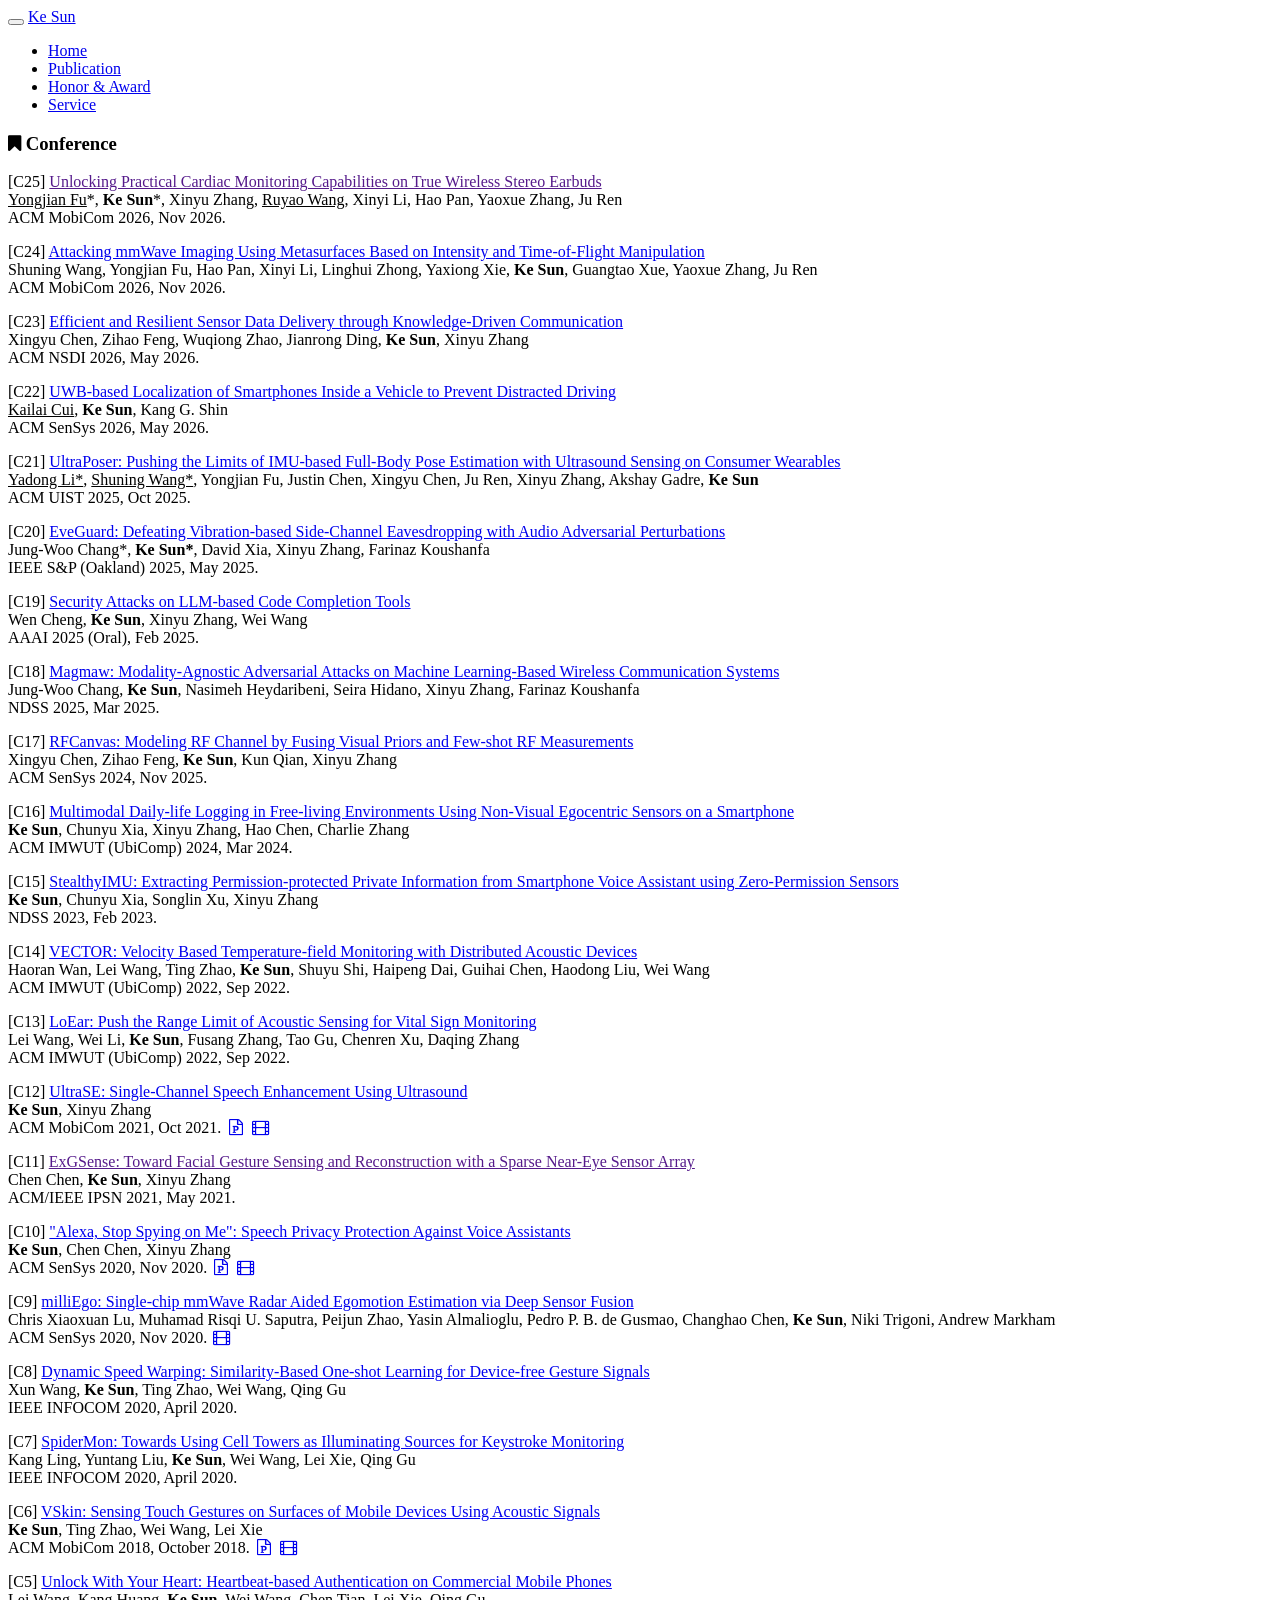
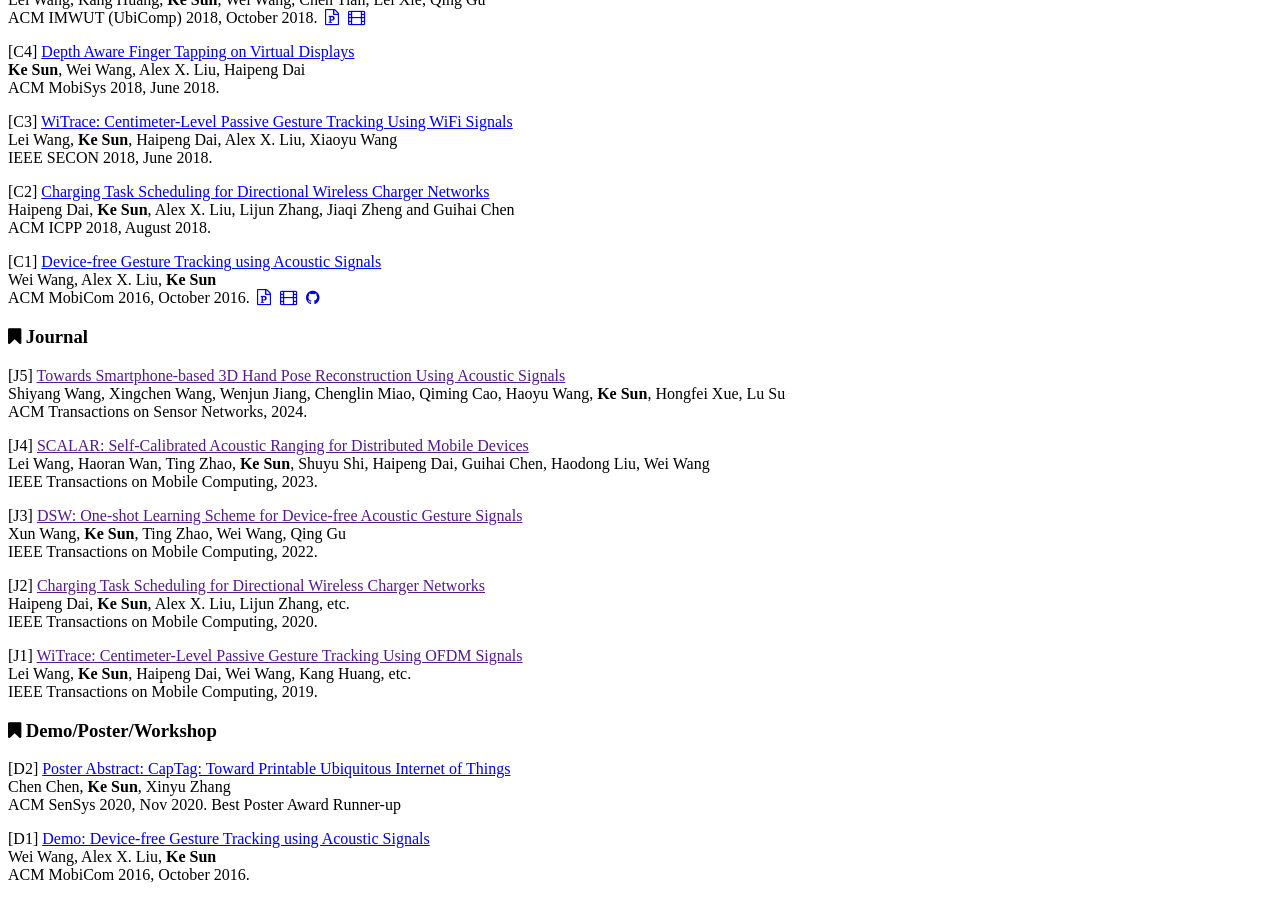
==== publication.html @ 628ffbe4 "News and Publication" ====
<!DOCTYPE html>

<html>

<head>
  <meta charset="htf-8">
  <meta http-equiv="X-UA-Compatible" content="IE=edge">
  <meta name="viewport" content="width=device-width, initial-scale=1">
    <!-- The above 3 meta tags *must* come first in the head; any other head content must come *after* these tags -->
  <!-- Bootstrap -->
  <link href="css/bootstrap.min.css" rel="stylesheet" media="screen">
  <link rel="stylesheet" href="https://cdnjs.cloudflare.com/ajax/libs/font-awesome/4.7.0/css/font-awesome.min.css">
  <link href="css/theme.css" rel="stylesheet">
  <link href="assets/css/ie10-viewport-bug-workaround.css" rel="stylesheet">
  <script src="assets/js/ie-emulation-modes-warning.js"></script>

  <title> Ke Sun's publication </title>
</head>

<body>
  <script src="js/jquery.js"></script>
  <script src="js/bootstrap.min.js"></script>

  <div class="container">

  <nav class="navbar navbar-inverse">
      <div class="container-fluid">
        <div class="navbar-header">
          <button type="button" class="navbar-toggle collapsed" data-toggle="collapse" data-target="#navbar" aria-expanded="false" aria-controls="navbar">
            <span class="sr-only">Toggle navigation</span>
            <span class="icon-bar"></span>
            <span class="icon-bar"></span>
            <span class="icon-bar"></span>
          </button>
          <a class="navbar-brand" href="#">Ke Sun</a>
        </div>
        <div id="navbar" class="navbar-collapse collapse">
          <ul class="nav navbar-nav">
            <li><a href="index.html#">Home</a></li>
            <!-- <li><a href="research.html#">Research</a></li> -->
            <li class="active"><a href="publication.html#">Publication</a></li>
            <li><a href="index.html#Honor">Honor & Award</a></li>
            <li><a href="index.html#Service">Service</a></li>
          </ul>
        </div><!--/.nav-collapse -->
      </div>
  </nav>

  <div class="col-md-12 page-header" id="Conference">
    <h3> <i class="fa fa-bookmark"></i> Conference</h3> 
    <p style="font-size:16px" class="paper-wireless paper-mobile">
      [C25] <a href="" target="earcardio"> Unlocking Practical Cardiac Monitoring Capabilities on True Wireless Stereo Earbuds </a><br/>
      <span class="pub-authors"><u>Yongjian Fu</u>*, <b>Ke Sun</b>*, Xinyu Zhang, <u>Ruyao Wang</u>, Xinyi Li, Hao Pan, Yaoxue Zhang, Ju Ren</span><br/>
      <span class="pub-strong">ACM MobiCom 2026</span>, Nov 2026.</p>
    <p style="font-size:16px" class="paper-wireless paper-mobile">
      [C24] <a href="files/uist25_ultraposer.pdf" target="ultraposer"> Attacking mmWave Imaging Using Metasurfaces Based on Intensity and Time-of-Flight Manipulation </a><br/>
      <span class="pub-authors">Shuning Wang, Yongjian Fu, Hao Pan, Xinyi Li, Linghui Zhong, Yaxiong Xie, <b>Ke Sun</b>, Guangtao Xue, Yaoxue Zhang, Ju Ren</span><br/>
      <span class="pub-strong">ACM MobiCom 2026</span>, Nov 2026.</p>
    <p style="font-size:16px" class="paper-wireless paper-mobile">
      [C23] <a href="files/uist25_ultraposer.pdf" target="ultraposer"> Efficient and Resilient Sensor Data Delivery through Knowledge-Driven Communication </a><br/>
      <span class="pub-authors">Xingyu Chen, Zihao Feng, Wuqiong Zhao, Jianrong Ding, <b>Ke Sun</b>, Xinyu Zhang</span><br/>
      <span class="pub-strong">ACM NSDI 2026</span>, May 2026.</p>
    <p style="font-size:16px" class="paper-wireless paper-mobile">
      [C22] <a href="files/uist25_ultraposer.pdf" target="ultraposer"> UWB-based Localization of Smartphones Inside a Vehicle to Prevent Distracted Driving </a><br/>
      <span class="pub-authors"><u>Kailai Cui</u>, <b>Ke Sun</b>, Kang G. Shin</span><br/>
      <span class="pub-strong">ACM SenSys 2026</span>, May 2026.</p>
    <p style="font-size:16px" class="paper-wireless paper-mobile">
      [C21] <a href="files/uist25_ultraposer.pdf" target="ultraposer"> UltraPoser: Pushing the Limits of IMU-based Full-Body Pose Estimation with Ultrasound Sensing on Consumer Wearables </a><br/>
      <span class="pub-authors"><u>Yadong Li*</u>, <u>Shuning Wang*</u>, Yongjian Fu, Justin Chen, Xingyu Chen, Ju Ren, Xinyu Zhang, Akshay Gadre, <b>Ke Sun</b></span><br/>
      <span class="pub-strong">ACM UIST 2025</span>, Oct 2025.</p>
    <p style="font-size:16px" class="paper-wireless paper-mobile">
      [C20] <a href="files/sp25_EveGuard.pdf" target="eveguard"> EveGuard: Defeating Vibration-based Side-Channel Eavesdropping with Audio Adversarial Perturbations </a><br/>
      <span class="pub-authors">Jung-Woo Chang*, <b>Ke Sun*</b>, David Xia, Xinyu Zhang, Farinaz Koushanfa</span><br/>
      <span class="pub-strong">IEEE S&P (Oakland) 2025</span>, May 2025.</p>
    <!-- <a href="" target="_blank"><i class="fa fa fa-file-powerpoint-o fa-fw"></i></a>
    <a href=""><i class="fa fa-film fa-fw"></i></a> </p> -->
    <p style="font-size:16px" class="paper-wireless paper-mobile">
      [C19] <a href="files/aaai25_llm.pdf" target="lcct"> Security Attacks on LLM-based Code Completion Tools </a><br/>
      <span class="pub-authors">Wen Cheng, <b>Ke Sun</b>, Xinyu Zhang, Wei Wang</span><br/>
      <span class="pub-strong">AAAI 2025 (Oral)</span>, Feb 2025.</p>
    <!-- <a href="" target="_blank"><i class="fa fa fa-file-powerpoint-o fa-fw"></i></a>
    <a href=""><i class="fa fa-film fa-fw"></i></a> </p> -->
    <p style="font-size:16px" class="paper-wireless paper-mobile">
        [C18] <a href="files/ndss25_magmaw.pdf" target="magmaw"> Magmaw: Modality-Agnostic Adversarial Attacks on Machine Learning-Based Wireless Communication Systems</a><br/>
        <span class="pub-authors">Jung-Woo Chang, <b>Ke Sun</b>, Nasimeh Heydaribeni, Seira Hidano, Xinyu Zhang, Farinaz Koushanfa</span><br/>
        <span class="pub-strong">NDSS 2025</span>, Mar 2025.</p>
      <!-- <a href="" target="_blank"><i class="fa fa fa-file-powerpoint-o fa-fw"></i></a>
      <a href=""><i class="fa fa-film fa-fw"></i></a> </p> -->
    <p style="font-size:16px" class="paper-wireless paper-mobile">
        [C17] <a href="files/sensys24_rfcanvas.pdf" target="rfcanvas"> RFCanvas: Modeling RF Channel by Fusing Visual Priors and Few-shot RF Measurements</a><br/>
        <span class="pub-authors">Xingyu Chen, Zihao Feng, <b>Ke Sun</b>, Kun Qian, Xinyu Zhang</span><br/>
        <span class="pub-strong"> ACM SenSys 2024</span>, Nov 2025.</p>
      <!-- <a href="" target="_blank"><i class="fa fa fa-file-powerpoint-o fa-fw"></i></a>
      <a href=""><i class="fa fa-film fa-fw"></i></a> </p> -->
    <p style="font-size:16px" class="paper-wireless paper-mobile">
      [C16] <a href="files/ubicomp24_egoadl.pdf" target="egoadl"> Multimodal Daily-life Logging in Free-living Environments Using Non-Visual Egocentric Sensors on a Smartphone</a><br/>
      <span class="pub-authors"><b>Ke Sun</b>, Chunyu Xia, Xinyu Zhang, Hao Chen, Charlie Zhang</span><br/>
      <span class="pub-strong">ACM IMWUT (UbiComp) 2024</span>, Mar 2024.</p>
    <p style="font-size:16px" class="paper-wireless paper-mobile">
      [C15] <a href="files/ndss23_StealthyIMU.pdf" target="stealthyimu"> StealthyIMU: Extracting Permission-protected Private Information from Smartphone Voice Assistant using Zero-Permission Sensors</a><br/>
      <span class="pub-authors"><b>Ke Sun</b>, Chunyu Xia, Songlin Xu, Xinyu Zhang</span><br/>
      <span class="pub-strong">NDSS 2023</span>, Feb 2023.</p>
      <!-- <a href="" target="_blank"><i class="fa fa fa-file-powerpoint-o fa-fw"></i></a>
      <a href=""><i class="fa fa-film fa-fw"></i></a> </p> -->
    <p style="font-size:16px" class="paper-wireless paper-mobile">
      [C14] <a href="files/ubicomp22vector.pdf" target="vector"> VECTOR: Velocity Based Temperature-field Monitoring with Distributed Acoustic Devices</a><br/>
      <span class="pub-authors">Haoran Wan, Lei Wang, Ting Zhao, <b>Ke Sun</b>, Shuyu Shi, Haipeng Dai, Guihai Chen, Haodong Liu, Wei Wang</span><br/>
      <span class="pub-strong">ACM IMWUT (UbiComp) 2022</span>, Sep 2022. </p>
      <!-- <a href="" target="_blank"><i class="fa fa fa-file-powerpoint-o fa-fw"></i></a>
      <a href=""><i class="fa fa-film fa-fw"></i></a> </p> -->
    <p style="font-size:16px" class="paper-wireless paper-mobile">
      [C13] <a href="files/ubicomp22loear.pdf" target="loear"> LoEar: Push the Range Limit of Acoustic Sensing for Vital Sign Monitoring</a><br/>
      <span class="pub-authors">Lei Wang, Wei Li, <b>Ke Sun</b>, Fusang Zhang, Tao Gu, Chenren Xu, Daqing Zhang</span><br/>
      <span class="pub-strong">ACM IMWUT (UbiComp) 2022</span>, Sep 2022. </p>
      <!-- <a href="" target="_blank"><i class="fa fa fa-file-powerpoint-o fa-fw"></i></a>
      <a href=""><i class="fa fa-film fa-fw"></i></a> </p> -->
    <p style="font-size:16px" class="paper-wireless paper-mobile">
      [C12] <a href="files/mobicom21_UltraSE.pdf" target="ultrase"> UltraSE: Single-Channel Speech Enhancement Using Ultrasound</a><br/>
      <span class="pub-authors"><b>Ke Sun</b>, Xinyu Zhang</span><br/>
      <span class="pub-strong">ACM MobiCom 2021</span>, Oct 2021.  
      <a href="files/mobicom21_ultrase.pptx" target="_blank"><i class="fa fa fa-file-powerpoint-o fa-fw"></i></a>
      <a href="https://www.youtube.com/watch?v=WBFkKBgMWrg"><i class="fa fa-film fa-fw"></i></a> </p>
    <p style="font-size:16px" class="paper-wireless paper-mobile">
      [C11] <a href="" target="exgsense">ExGSense: Toward Facial Gesture Sensing and Reconstruction with a Sparse Near-Eye Sensor Array </a><br/>
      <span class="pub-authors">Chen Chen, <b>Ke Sun</b>, Xinyu Zhang</span><br/>
      <span class="pub-strong">ACM/IEEE IPSN 2021</span>, May 2021.  </p>
    <p style="font-size:16px" class="paper-wireless paper-mobile">
        [C10] <a href="files/sensys20_micShield.pdf" target="micshield">"Alexa, Stop Spying on Me": Speech Privacy Protection Against Voice Assistants</a><br/>
        <span class="pub-authors"><b>Ke Sun</b>, Chen Chen, Xinyu Zhang</span><br/>
         <span class="pub-strong">ACM SenSys 2020</span>, Nov 2020. 
         <a href="files/MicShield_SenSys20_slide.pptx" target="_blank"><i class="fa fa fa-file-powerpoint-o fa-fw"></i></a>
         <a href="https://www.youtube.com/watch?v=eBsrUGH1MVQ&list=PL6jLuiS6wP5aNxDPxOsXfd3Rrv0l_26rn&index=6"><i class="fa fa-film fa-fw"></i></a> </p>
    <p style="font-size:16px" class="paper-wireless paper-mobile">
        [C9] <a href="files/sensys20_milliego.pdf" target="milliego">milliEgo: Single-chip mmWave Radar Aided Egomotion Estimation via Deep Sensor Fusion</a><br/>
        <span class="pub-authors">Chris Xiaoxuan Lu, Muhamad Risqi U. Saputra, Peijun Zhao, Yasin Almalioglu, Pedro P. B. de Gusmao, Changhao Chen, <b>Ke Sun</b>, Niki Trigoni, Andrew Markham</span><br/>
          <span class="pub-strong">ACM SenSys 2020</span>, Nov 2020. 
          <a href="https://www.youtube.com/watch?v=5LG-PbrUSO8&feature=youtu.be"><i class="fa fa-film fa-fw"></i></a> </p>
    <p style="font-size:16px" class="paper-wireless paper-mobile" id="dsw">
        [C8] <a href="files/infocom20_dsw.pdf" target="_blank">Dynamic Speed Warping: Similarity-Based One-shot Learning for Device-free Gesture Signals</a><br/>
        <span class="pub-authors">Xun Wang, <b>Ke Sun</b>, Ting Zhao, Wei Wang, Qing Gu</span><br/>
         <span class="pub-strong">IEEE INFOCOM 2020</span>, April 2020. </p>
    <p style="font-size:16px" class="paper-wireless paper-mobile" id="spidermon">
        [C7] <a href="files/infocom20_SpiderMon.pdf" target="_blank">SpiderMon: Towards Using Cell Towers as Illuminating Sources for Keystroke Monitoring</a><br/>
        <span class="pub-authors">Kang Ling, Yuntang Liu, <b>Ke Sun</b>, Wei Wang, Lei Xie, Qing Gu</span><br/>
          <span class="pub-strong">IEEE INFOCOM 2020</span>, April 2020. </p>
    <p style="font-size:16px" class="paper-wireless paper-mobile" id="vskin">
        [C6] <a href="files/mobicom18_vskin.pdf" target="_blank">VSkin: Sensing Touch Gestures on Surfaces of Mobile Devices Using Acoustic Signals</a><br/>
        <span class="pub-authors"><b>Ke Sun</b>, Ting Zhao, Wei Wang, Lei Xie</span><br/>
          <span class="pub-strong">ACM MobiCom 2018</span>, October 2018.
          <a href="files/mobicom18_vskin_slides.pptx" target="_blank"><i class="fa fa fa-file-powerpoint-o fa-fw"></i></a>
        <a href="https://www.youtube.com/watch?v=POujv7hm3Z4"><i class="fa fa-film fa-fw"></i></a> </p>
    <p style="font-size:16px" class="paper-wireless paper-mobile" id="unlock">
        [C5] <a href="files/ubicomp18Heartbeat.pdf" target="_blank">Unlock With Your Heart: Heartbeat-based Authentication on Commercial Mobile Phones</a><br/>
        <span class="pub-authors">Lei Wang, Kang Huang, <b>Ke Sun</b>, Wei Wang, Chen Tian, Lei Xie, Qing Gu</span><br/>
          <span class="pub-strong">ACM IMWUT (UbiComp) 2018</span>, October 2018. <a href="files/ubicomp18_heartbeat_slides.pptx" target="_blank"><i class="fa fa fa-file-powerpoint-o fa-fw"></i></a>
          <a href="https://www.youtube.com/watch?v=9aviE6DOHJc"><i class="fa fa-film fa-fw"></i></a> </p>
    <p style="font-size:16px" class="paper-wireless paper-mobile" id="dolphin">
        [C4] <a href="files/mobisys18_ARTyping.pdf" target="_blank">Depth Aware Finger Tapping on Virtual Displays</a><br/>
        <span class="pub-authors"><b>Ke Sun</b>, Wei Wang, Alex X. Liu, Haipeng Dai</span><br/>
          <span class="pub-strong">ACM MobiSys 2018</span>, June 2018. </p>
    <p style="font-size:16px" class="paper-wireless paper-mobile">
        [C3] <a href="files/secon18_witrace.pdf" target="_blank">WiTrace: Centimeter-Level Passive Gesture Tracking Using WiFi Signals</a><br/>
        <span class="pub-authors">Lei Wang, <b>Ke Sun</b>, Haipeng Dai, Alex X. Liu, Xiaoyu Wang</span><br/>
          <span class="pub-strong">IEEE SECON 2018</span>, June 2018.</p>
    <p style="font-size:16px" class="paper-wireless paper-mobile">
        [C2] <a href="files/ICPP18_CHATS.pdf" target="_blank">
            Charging Task Scheduling for Directional Wireless Charger Networks</a><br/>
            <span class="pub-authors">Haipeng Dai, <b>Ke Sun</b>, Alex X. Liu, Lijun Zhang, Jiaqi Zheng and Guihai Chen</span><br/>
              <span class="pub-strong">ACM ICPP 2018</span>, August 2018. 
            </p>
    <p style="font-size:16px" class="paper-wireless paper-mobile" id="llap">
        [C1] <a href="files/mobicom16_ultrasound.pdf" target="_blank">Device-free Gesture Tracking using Acoustic Signals</a><br/>
        <span class="pub-authors">Wei Wang, Alex X. Liu, <b>Ke Sun</b></span><br/>
        <span class="pub-strong">ACM MobiCom 2016</span>, October 2016.  
        <a href="files/mobicom16_ultrasound_slides.pdf" target="_blank"><i class="fa fa fa-file-powerpoint-o fa-fw"></i></a>
        <a href="https://www.youtube.com/watch?v=gs8wMrOSY80"><i class="fa fa-film fa-fw"></i></a>
        <a href="https://github.com/Samsonsjarkal/LLAP/blob/master/README.md"><i class="fa fa-github fa-fw w3-text-indigo"></i></a></p>
  </div>

  <div class="col-md-12 page-header" id="Journal">
    <h3> <i class="fa fa-bookmark"></i> Journal</h3>
    <p style="font-size:16px" class="paper-wireless paper-mobile">
      <span> [J5] <a href="" target="_blank">Towards Smartphone-based 3D Hand Pose Reconstruction Using Acoustic Signals</a></span><br/>
      <span class="pub-authors">Shiyang Wang, Xingchen Wang, Wenjun Jiang, Chenglin Miao, Qiming Cao, Haoyu Wang, <b>Ke Sun</b>, Hongfei Xue, Lu Su</span><br/>
                   <span class="pub-strong">ACM Transactions on Sensor Networks</span>, 2024. </p>
    <p style="font-size:16px" class="paper-wireless paper-mobile">
      <span> [J4] <a href="" target="_blank">SCALAR: Self-Calibrated Acoustic Ranging for Distributed Mobile Devices</a></span><br/>
      <span class="pub-authors">Lei Wang, Haoran Wan, Ting Zhao, <b>Ke Sun</b>, Shuyu Shi, Haipeng Dai, Guihai Chen, Haodong Liu, Wei Wang</span><br/>
                   <span class="pub-strong">IEEE Transactions on Mobile Computing</span>, 2023. </p>
    <p style="font-size:16px" class="paper-wireless paper-mobile">
      <span> [J3] <a href="" target="_blank">DSW: One-shot Learning Scheme for Device-free Acoustic Gesture Signals</a></span><br/>
      <span class="pub-authors">Xun Wang, <b>Ke Sun</b>, Ting Zhao, Wei Wang, Qing Gu</span><br/>
                   <span class="pub-strong">IEEE Transactions on Mobile Computing</span>, 2022. </p>
    <p style="font-size:16px" class="paper-wireless paper-mobile">
    <span> [J2] <a href="" target="_blank">Charging Task Scheduling for Directional Wireless Charger Networks</a></span><br/>
    <span class="pub-authors">Haipeng Dai, <b>Ke Sun</b>, Alex X. Liu, Lijun Zhang, etc.</span><br/>
                 <span class="pub-strong">IEEE Transactions on Mobile Computing</span>, 2020. </p>
    <p style="font-size:16px" class="paper-wireless paper-mobile">
        <span> [J1] <a href="" target="_blank">WiTrace: Centimeter-Level Passive Gesture Tracking Using OFDM Signals</a></span><br/>
        <span class="pub-authors">Lei Wang, <b>Ke Sun</b>, Haipeng Dai, Wei Wang, Kang Huang, etc.</span><br/>
        <span class="pub-strong">IEEE Transactions on Mobile Computing</span>, 2019.
    </p>
  </div>

  <div class="col-md-12 page-header" id="Demo/Poster/Workshop">
    <h3> <i class="fa fa-bookmark"></i> Demo/Poster/Workshop</h3>
    <p style="font-size:16px" class="paper-wireless paper-mobile" id="llap">
    [D2] <a href="files/sensys20_captagposter.pdf" target="_blank">Poster Abstract: CapTag: Toward Printable Ubiquitous Internet of Things</a><br/>
                  <span class="pub-authors">Chen Chen, <b>Ke Sun</b>, Xinyu Zhang</span><br/>
                  <span class="pub-strong">ACM SenSys 2020</span>, Nov 2020. <span class="pub-strong">Best Poster Award Runner-up</span>  </p>
                  
    <p style="font-size:16px" class="paper-wireless paper-mobile" id="llap">
    [D1] <a href="files/mobicom16_llapdemo.pdf" target="_blank">Demo: Device-free Gesture Tracking using Acoustic Signals</a><br/>
                <span class="pub-authors">Wei Wang, Alex X. Liu, <b>Ke Sun</b></span><br/>
                <span class="pub-strong">ACM MobiCom 2016</span>, October 2016.  </p>
  </div>
  <!-- Bootstrap core JavaScript
    ================================================== -->
    <!-- Placed at the end of the document so the pages load faster -->
    <script src="https://ajax.googleapis.com/ajax/libs/jquery/1.12.4/jquery.min.js"></script>
    <script>window.jQuery || document.write('<script src="assets/js/vendor/jquery.min.js"><\/script>')</script>
    <script src="js/bootstrap.min.js"></script>
    <!-- IE10 viewport hack for Surface/desktop Windows 8 bug -->
    <script src="assets/js/ie10-viewport-bug-workaround.js"></script>
</body>

</html>
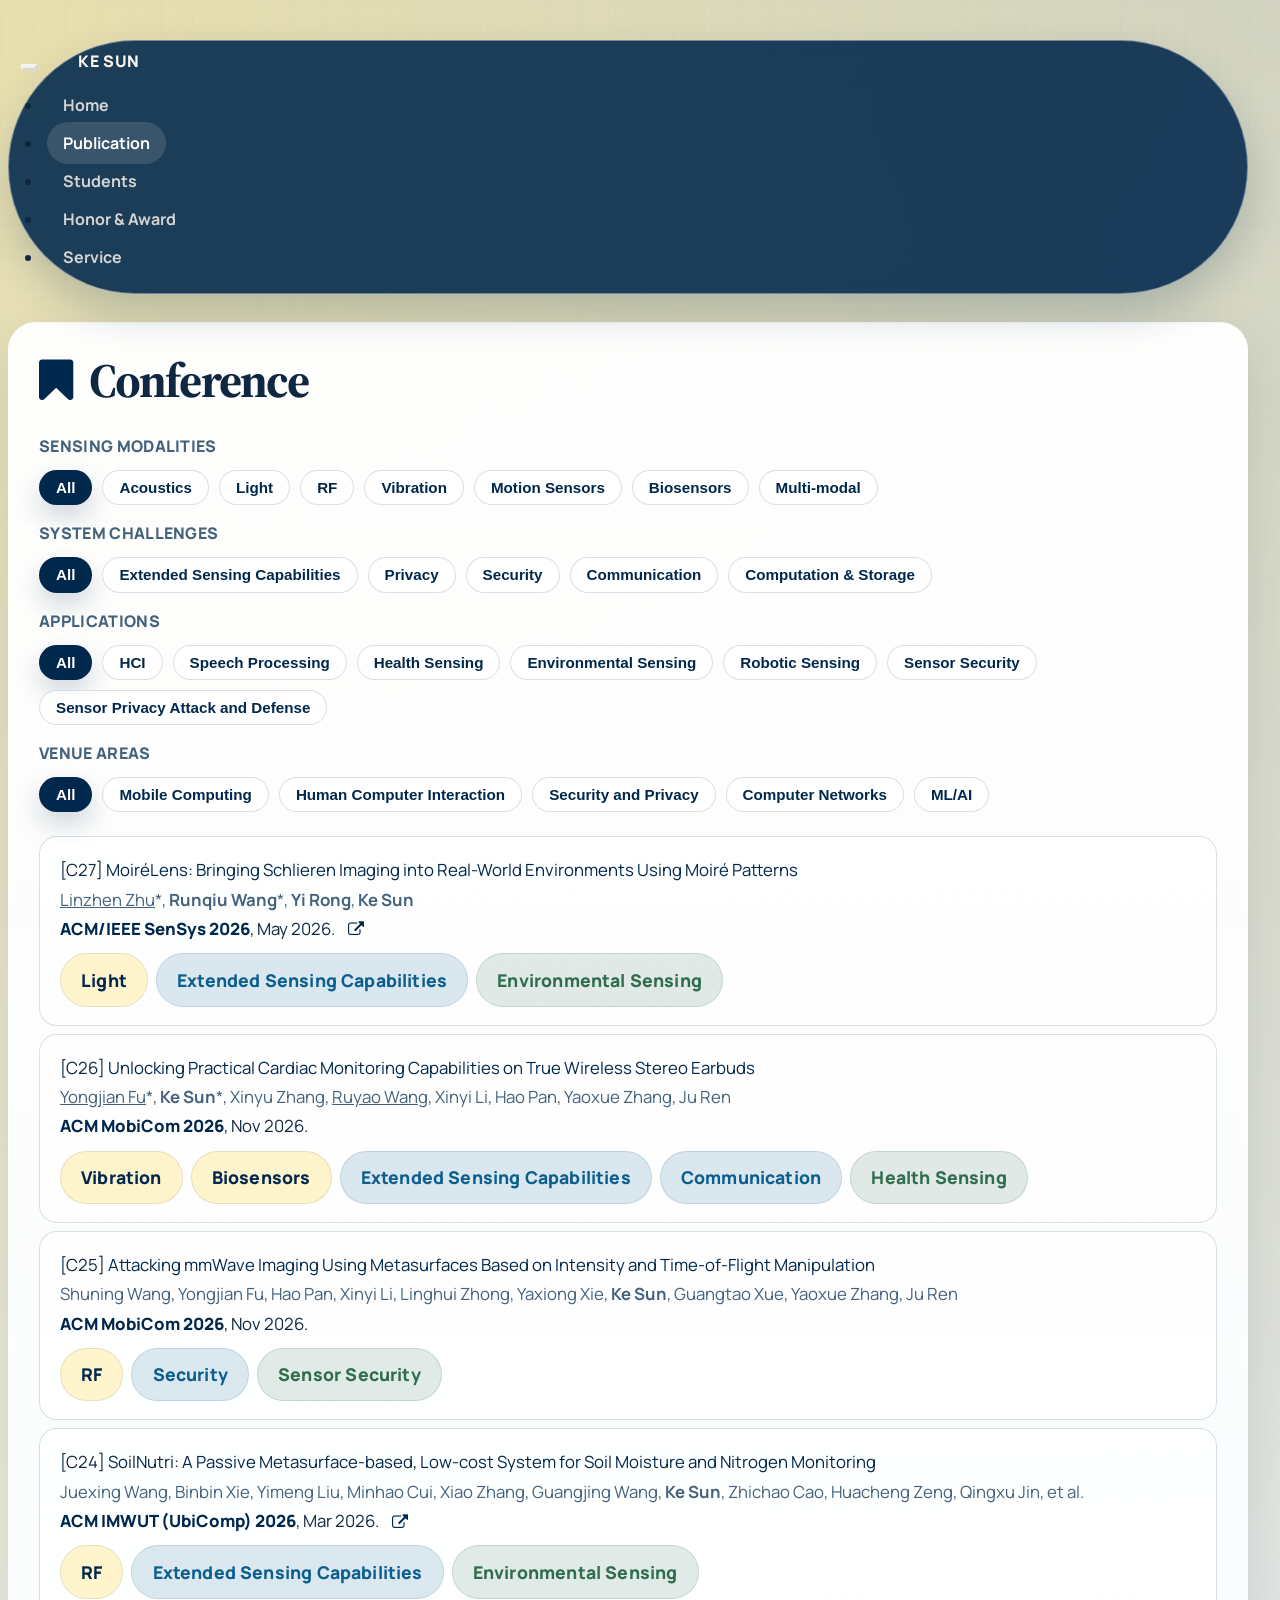
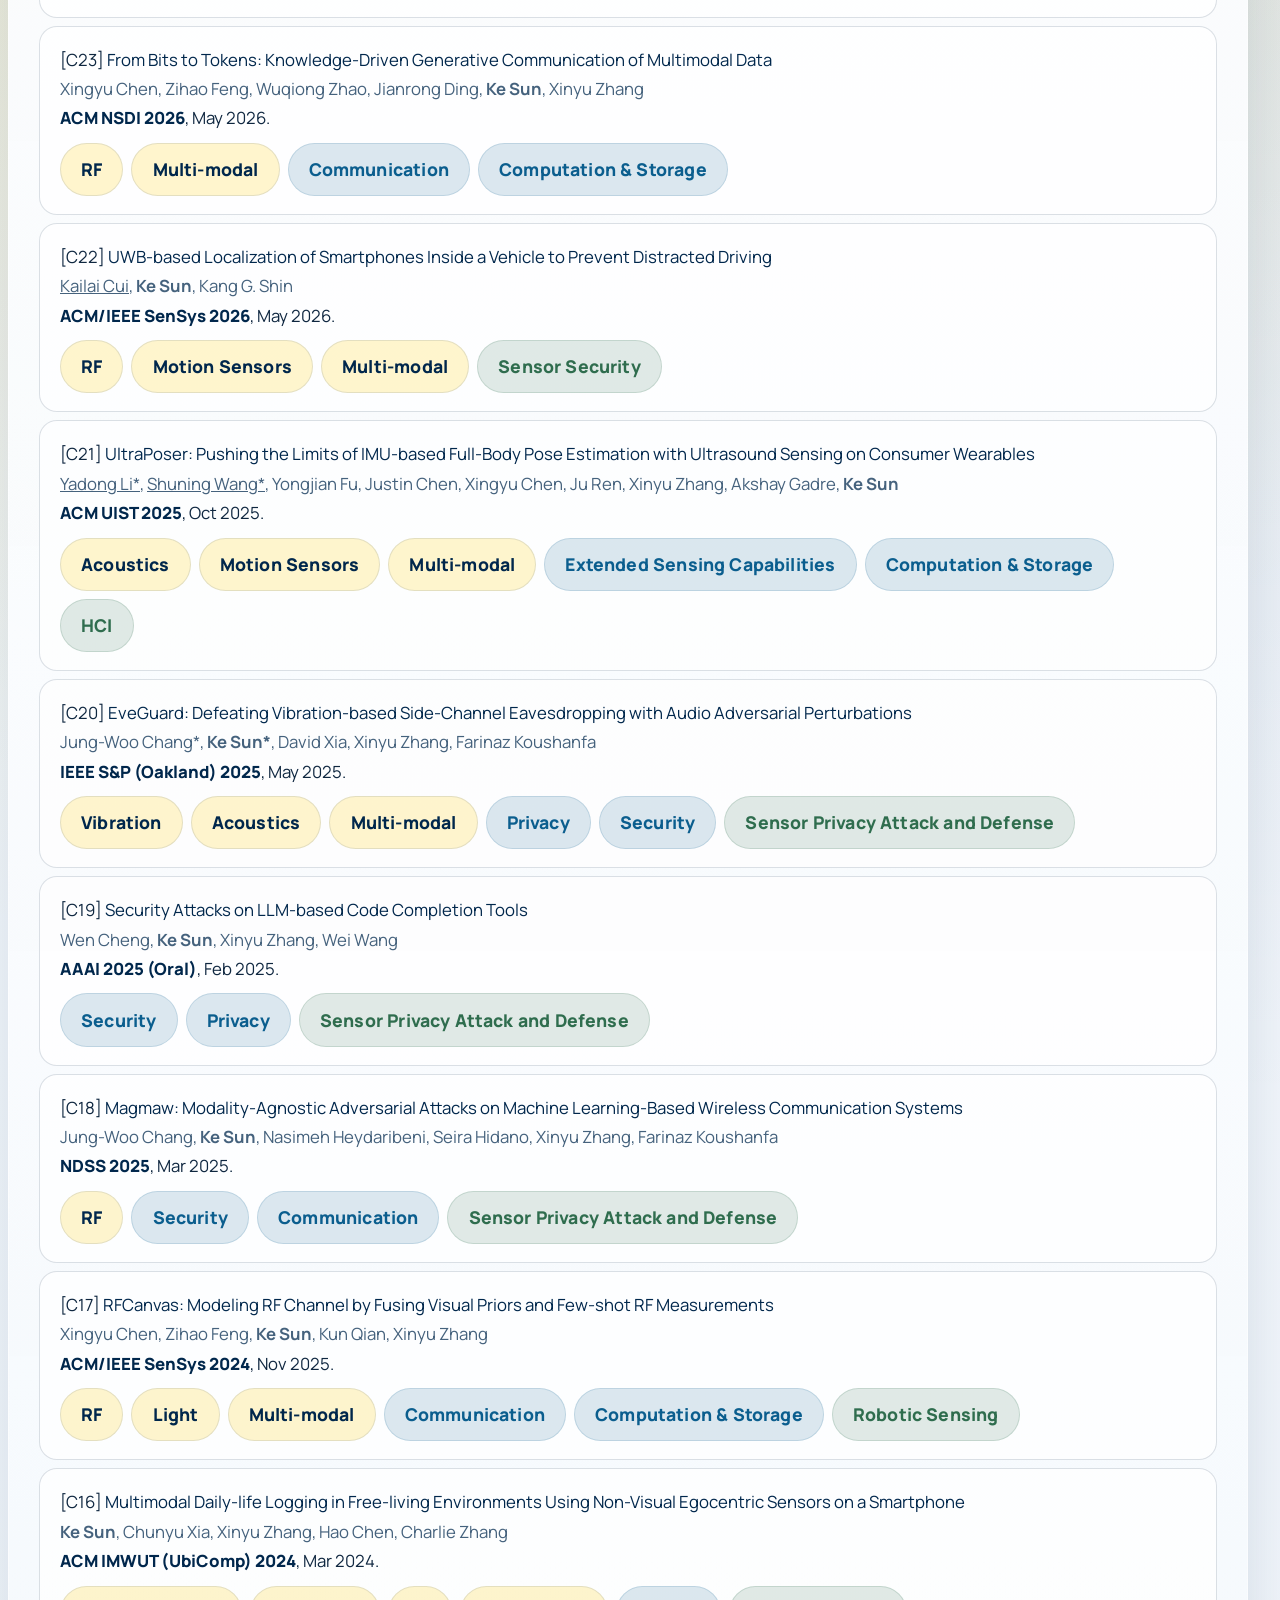
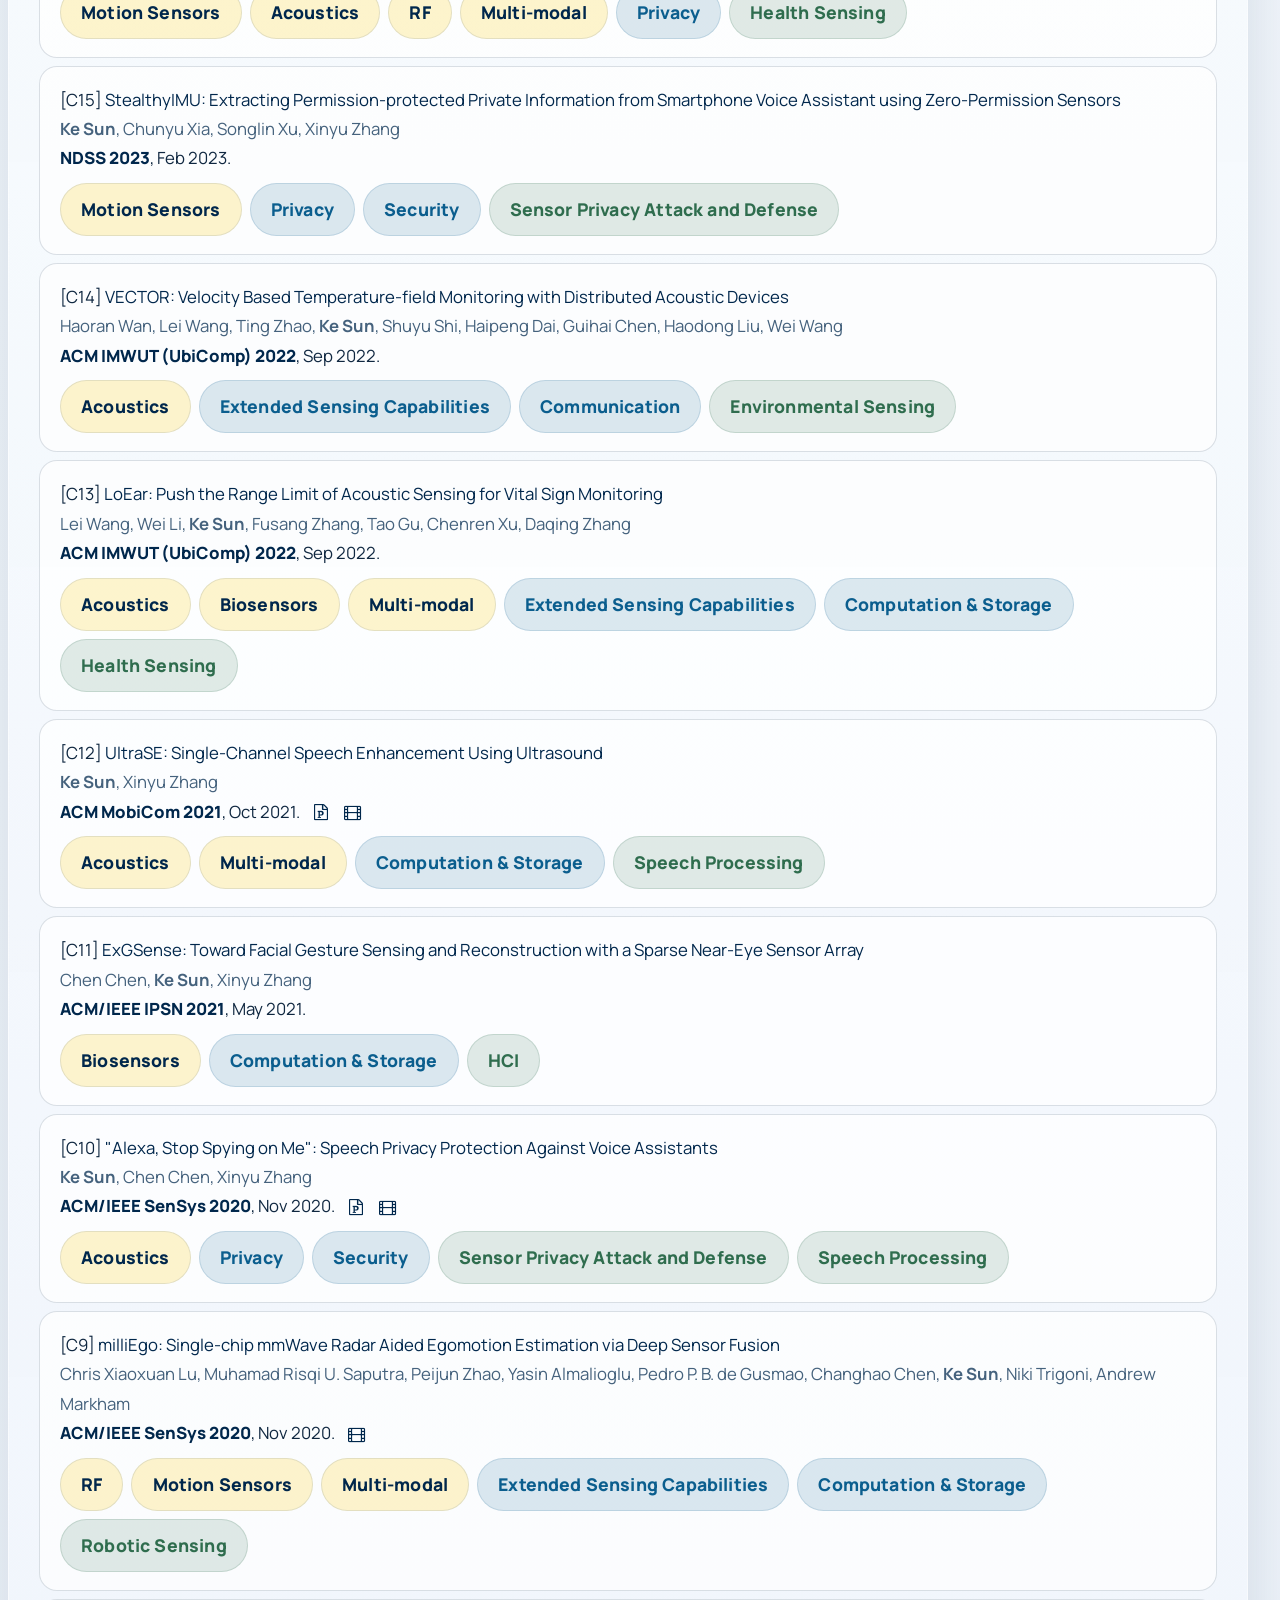
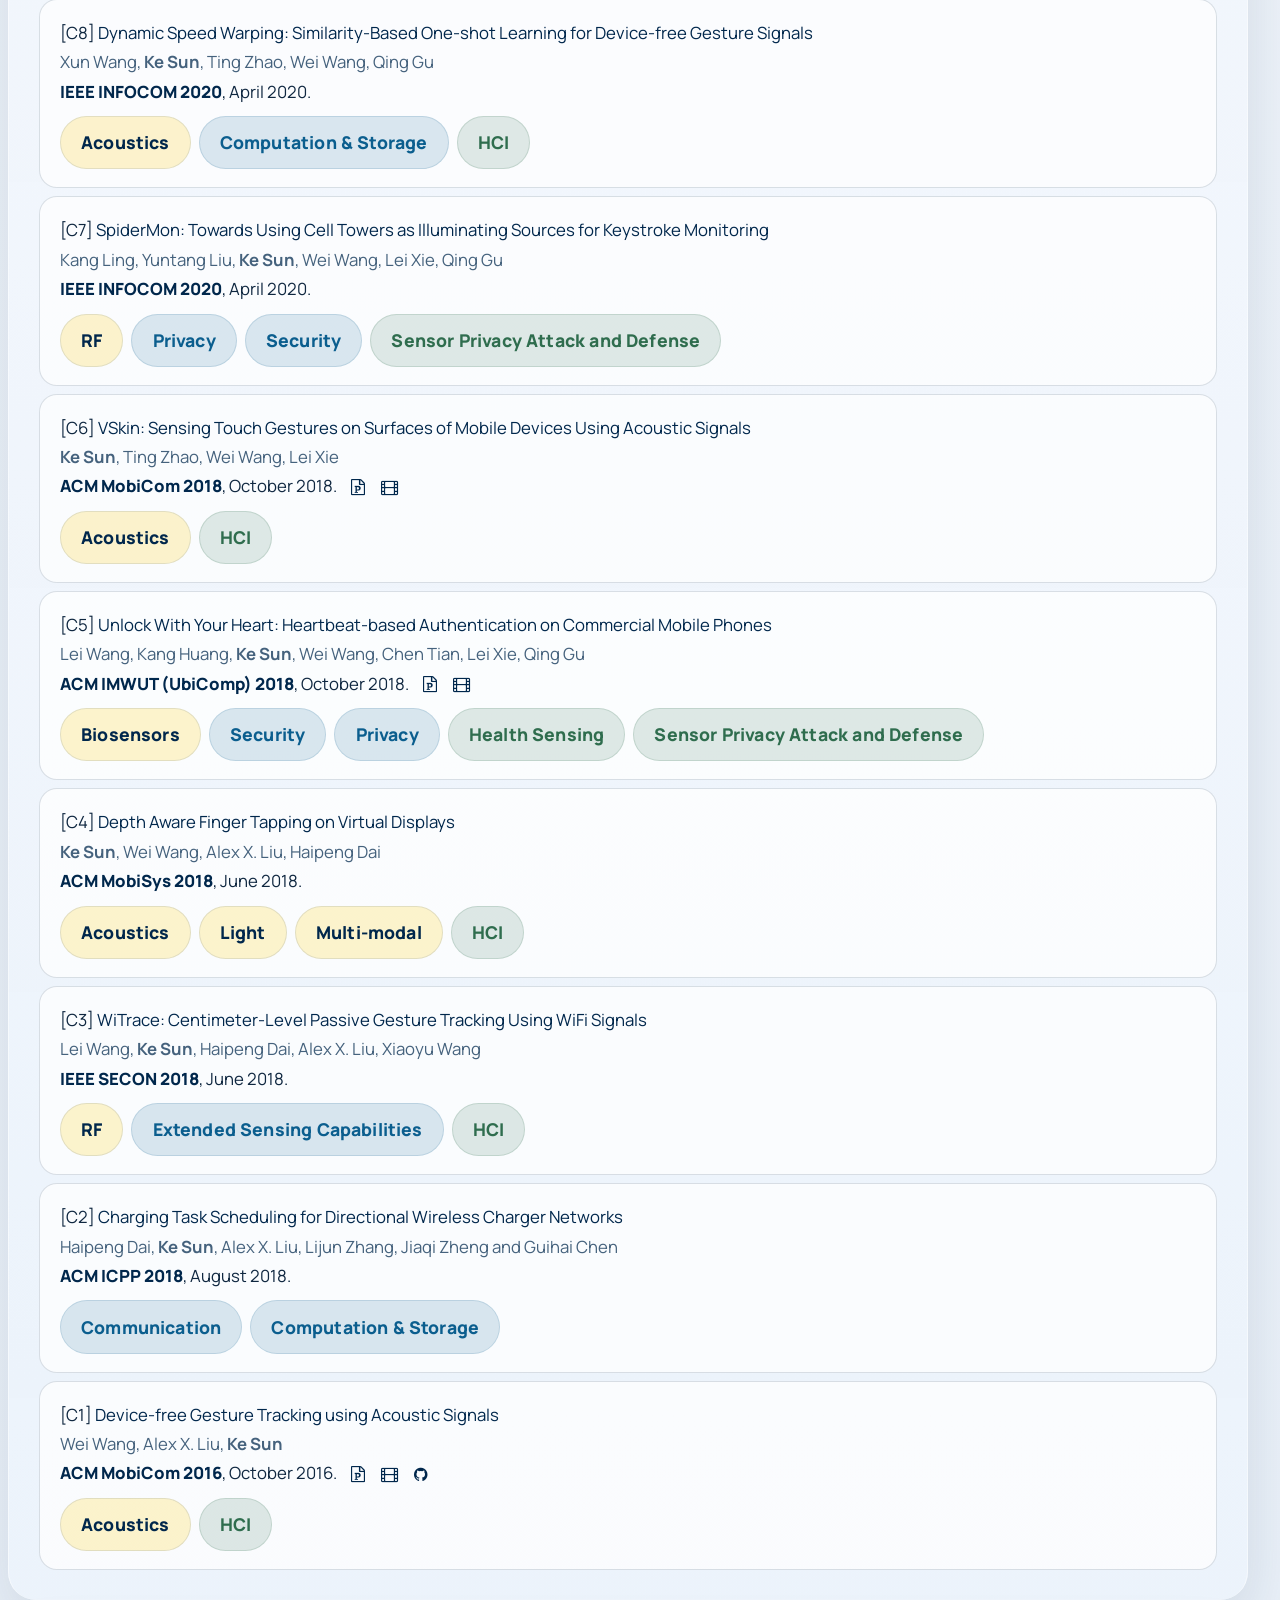
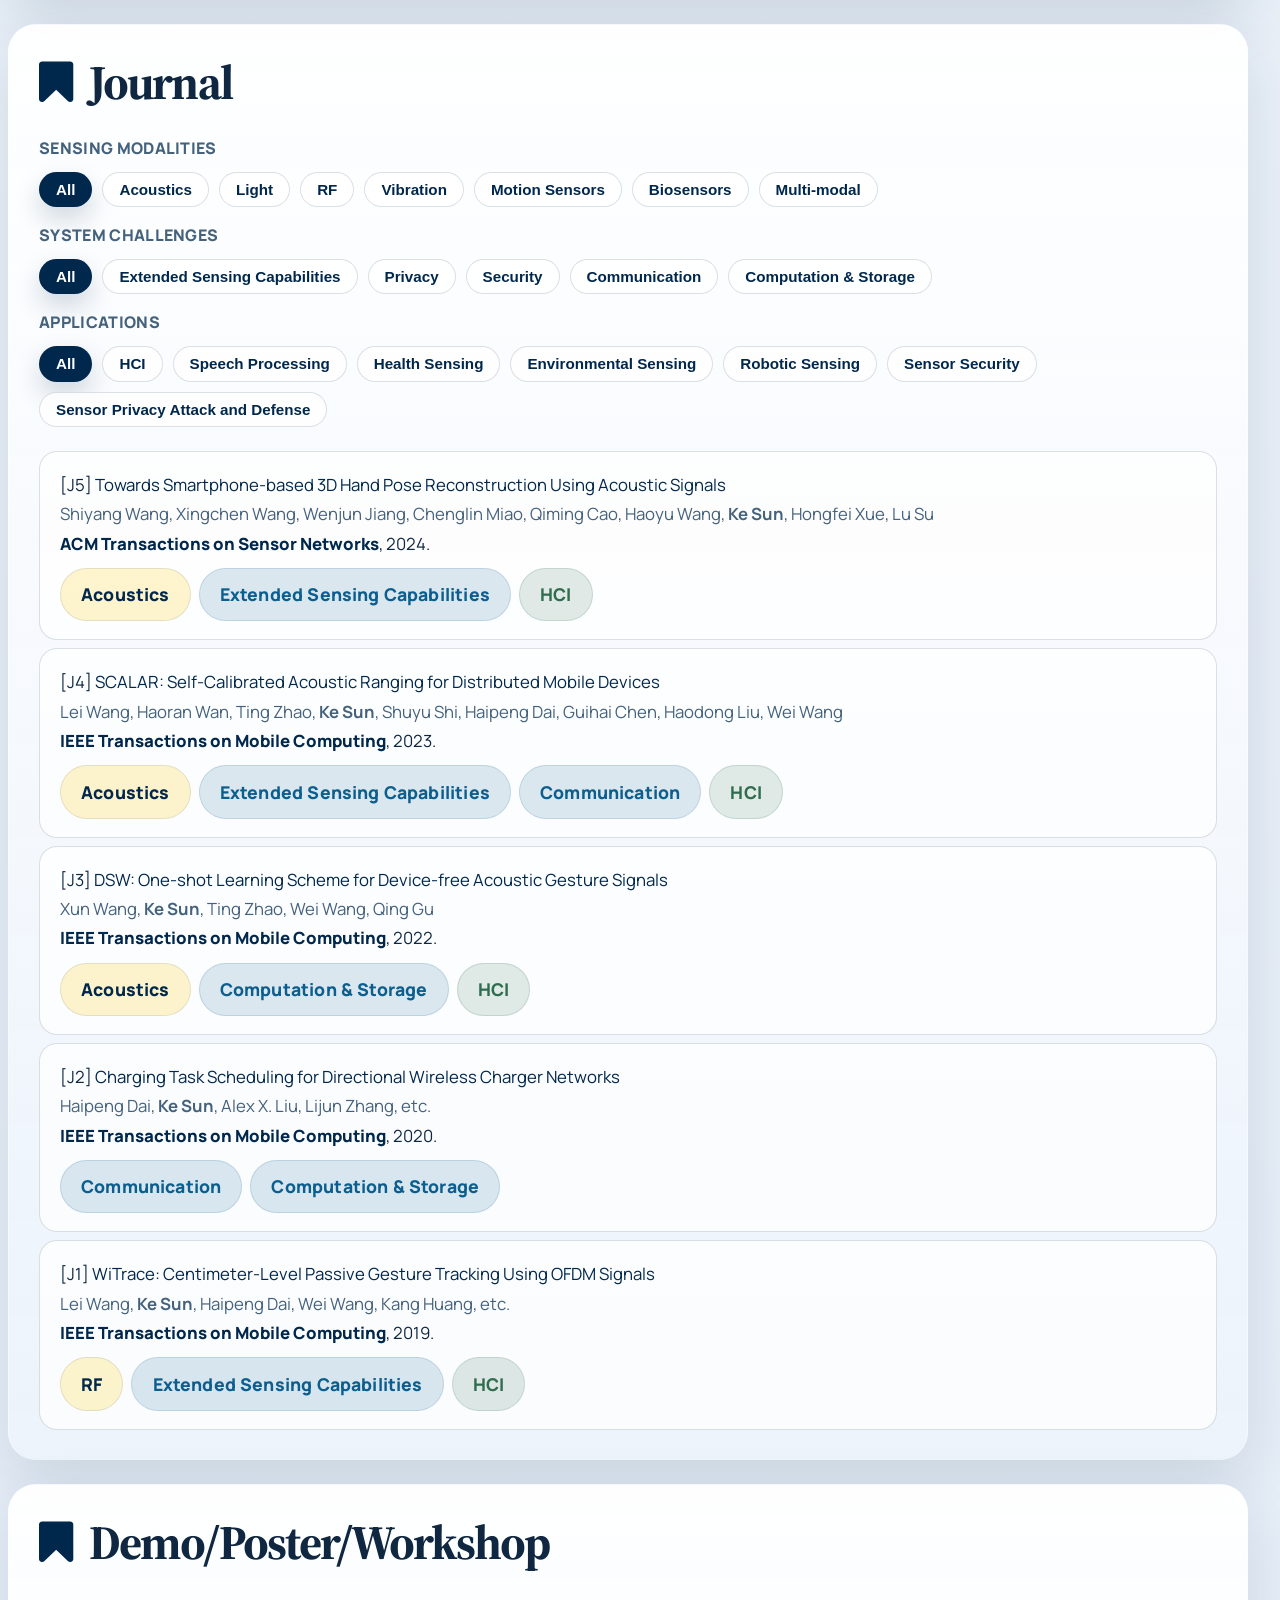
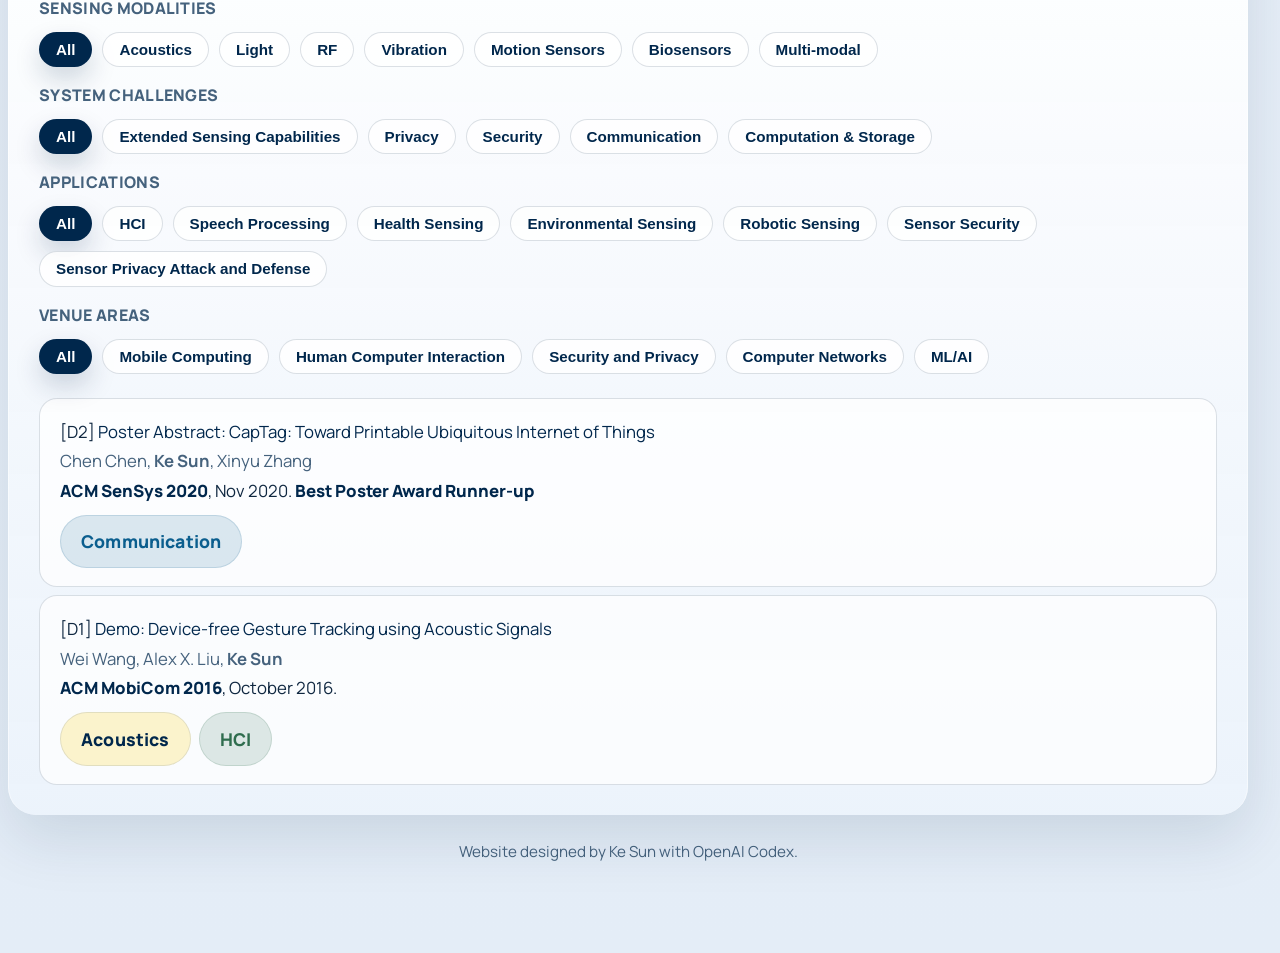
==== commit d2a0fcaa: "New Version with OpenAI Codex" ====
--- a/publication.html
+++ b/publication.html
@@ -3,9 +3,12 @@
 <html>
 
 <head>
-  <meta charset="htf-8">
+  <meta charset="utf-8">
   <meta http-equiv="X-UA-Compatible" content="IE=edge">
   <meta name="viewport" content="width=device-width, initial-scale=1">
+  <link rel="preconnect" href="https://fonts.googleapis.com">
+  <link rel="preconnect" href="https://fonts.gstatic.com" crossorigin>
+  <link href="https://fonts.googleapis.com/css2?family=Manrope:wght@400;500;600;700;800&family=Source+Serif+4:wght@400;600;700&display=swap" rel="stylesheet">
     <!-- The above 3 meta tags *must* come first in the head; any other head content must come *after* these tags -->
   <!-- Bootstrap -->
   <link href="css/bootstrap.min.css" rel="stylesheet" media="screen">
@@ -17,13 +20,11 @@
   <title> Ke Sun's publication </title>
 </head>
 
-<body>
-  <script src="js/jquery.js"></script>
-  <script src="js/bootstrap.min.js"></script>
-
-  <div class="container">
-
-  <nav class="navbar navbar-inverse">
+<body class="page-publication">
+
+  <div class="container site-shell">
+
+  <nav class="navbar navbar-inverse site-nav">
       <div class="container-fluid">
         <div class="navbar-header">
           <button type="button" class="navbar-toggle collapsed" data-toggle="collapse" data-target="#navbar" aria-expanded="false" aria-controls="navbar">
@@ -39,6 +40,7 @@
             <li><a href="index.html#">Home</a></li>
             <!-- <li><a href="research.html#">Research</a></li> -->
             <li class="active"><a href="publication.html#">Publication</a></li>
+            <li><a href="students.html#">Students</a></li>
             <li><a href="index.html#Honor">Honor & Award</a></li>
             <li><a href="index.html#Service">Service</a></li>
           </ul>
@@ -46,94 +48,104 @@
       </div>
   </nav>
 
-  <div class="col-md-12 page-header" id="Conference">
+  <div class="col-md-12 page-header section-card publication-list" id="Conference">
     <h3> <i class="fa fa-bookmark"></i> Conference</h3> 
     <p style="font-size:16px" class="paper-wireless paper-mobile">
-      [C25] <a href="" target="earcardio"> Unlocking Practical Cardiac Monitoring Capabilities on True Wireless Stereo Earbuds </a><br/>
+      [C27] <a href="https://ambient-intelligence-lab-umich-eecs.github.io/MoireLens-Page/" target="_blank"> MoiréLens: Bringing Schlieren Imaging into Real-World Environments Using Moiré Patterns </a><br/>
+      <span class="pub-authors"><u>Linzhen Zhu</u>*, <b>Runqiu Wang</b>*, <b>Yi Rong</b>, <b>Ke Sun</b></span><br/>
+      <span class="pub-strong">ACM/IEEE SenSys 2026</span>, May 2026.
+      <a href="https://ambient-intelligence-lab-umich-eecs.github.io/MoireLens-Page/" target="_blank"><i class="fa fa-external-link fa-fw"></i></a></p>
+    <p style="font-size:16px" class="paper-wireless paper-mobile">
+      [C26] <a href=""> Unlocking Practical Cardiac Monitoring Capabilities on True Wireless Stereo Earbuds </a><br/>
       <span class="pub-authors"><u>Yongjian Fu</u>*, <b>Ke Sun</b>*, Xinyu Zhang, <u>Ruyao Wang</u>, Xinyi Li, Hao Pan, Yaoxue Zhang, Ju Ren</span><br/>
       <span class="pub-strong">ACM MobiCom 2026</span>, Nov 2026.</p>
     <p style="font-size:16px" class="paper-wireless paper-mobile">
-      [C24] <a href="files/uist25_ultraposer.pdf" target="ultraposer"> Attacking mmWave Imaging Using Metasurfaces Based on Intensity and Time-of-Flight Manipulation </a><br/>
+      [C25] <a href=""> Attacking mmWave Imaging Using Metasurfaces Based on Intensity and Time-of-Flight Manipulation </a><br/>
       <span class="pub-authors">Shuning Wang, Yongjian Fu, Hao Pan, Xinyi Li, Linghui Zhong, Yaxiong Xie, <b>Ke Sun</b>, Guangtao Xue, Yaoxue Zhang, Ju Ren</span><br/>
       <span class="pub-strong">ACM MobiCom 2026</span>, Nov 2026.</p>
     <p style="font-size:16px" class="paper-wireless paper-mobile">
-      [C23] <a href="files/uist25_ultraposer.pdf" target="ultraposer"> Efficient and Resilient Sensor Data Delivery through Knowledge-Driven Communication </a><br/>
+      [C24] <a href="https://doi.org/10.1145/3789674" target="_blank"> SoilNutri: A Passive Metasurface-based, Low-cost System for Soil Moisture and Nitrogen Monitoring </a><br/>
+      <span class="pub-authors">Juexing Wang, Binbin Xie, Yimeng Liu, Minhao Cui, Xiao Zhang, Guangjing Wang, <b>Ke Sun</b>, Zhichao Cao, Huacheng Zeng, Qingxu Jin, et al.</span><br/>
+      <span class="pub-strong">ACM IMWUT (UbiComp) 2026</span>, Mar 2026.
+      <a href="https://doi.org/10.1145/3789674" target="_blank"><i class="fa fa-external-link fa-fw"></i></a></p>
+    <p style="font-size:16px" class="paper-wireless paper-mobile">
+      [C23] <a href=""> From Bits to Tokens: Knowledge-Driven Generative Communication of Multimodal Data </a><br/>
       <span class="pub-authors">Xingyu Chen, Zihao Feng, Wuqiong Zhao, Jianrong Ding, <b>Ke Sun</b>, Xinyu Zhang</span><br/>
       <span class="pub-strong">ACM NSDI 2026</span>, May 2026.</p>
     <p style="font-size:16px" class="paper-wireless paper-mobile">
-      [C22] <a href="files/uist25_ultraposer.pdf" target="ultraposer"> UWB-based Localization of Smartphones Inside a Vehicle to Prevent Distracted Driving </a><br/>
+      [C22] <a href=""> UWB-based Localization of Smartphones Inside a Vehicle to Prevent Distracted Driving </a><br/>
       <span class="pub-authors"><u>Kailai Cui</u>, <b>Ke Sun</b>, Kang G. Shin</span><br/>
-      <span class="pub-strong">ACM SenSys 2026</span>, May 2026.</p>
-    <p style="font-size:16px" class="paper-wireless paper-mobile">
-      [C21] <a href="files/uist25_ultraposer.pdf" target="ultraposer"> UltraPoser: Pushing the Limits of IMU-based Full-Body Pose Estimation with Ultrasound Sensing on Consumer Wearables </a><br/>
+      <span class="pub-strong">ACM/IEEE SenSys 2026</span>, May 2026.</p>
+    <p style="font-size:16px" class="paper-wireless paper-mobile">
+      [C21] <a href="files/uist25_ultraposer.pdf" target="_blank"> UltraPoser: Pushing the Limits of IMU-based Full-Body Pose Estimation with Ultrasound Sensing on Consumer Wearables </a><br/>
       <span class="pub-authors"><u>Yadong Li*</u>, <u>Shuning Wang*</u>, Yongjian Fu, Justin Chen, Xingyu Chen, Ju Ren, Xinyu Zhang, Akshay Gadre, <b>Ke Sun</b></span><br/>
       <span class="pub-strong">ACM UIST 2025</span>, Oct 2025.</p>
     <p style="font-size:16px" class="paper-wireless paper-mobile">
-      [C20] <a href="files/sp25_EveGuard.pdf" target="eveguard"> EveGuard: Defeating Vibration-based Side-Channel Eavesdropping with Audio Adversarial Perturbations </a><br/>
+      [C20] <a href="files/sp25_EveGuard.pdf" target="_blank"> EveGuard: Defeating Vibration-based Side-Channel Eavesdropping with Audio Adversarial Perturbations </a><br/>
       <span class="pub-authors">Jung-Woo Chang*, <b>Ke Sun*</b>, David Xia, Xinyu Zhang, Farinaz Koushanfa</span><br/>
       <span class="pub-strong">IEEE S&P (Oakland) 2025</span>, May 2025.</p>
     <!-- <a href="" target="_blank"><i class="fa fa fa-file-powerpoint-o fa-fw"></i></a>
     <a href=""><i class="fa fa-film fa-fw"></i></a> </p> -->
     <p style="font-size:16px" class="paper-wireless paper-mobile">
-      [C19] <a href="files/aaai25_llm.pdf" target="lcct"> Security Attacks on LLM-based Code Completion Tools </a><br/>
+      [C19] <a href="files/aaai25_llm.pdf" target="_blank"> Security Attacks on LLM-based Code Completion Tools </a><br/>
       <span class="pub-authors">Wen Cheng, <b>Ke Sun</b>, Xinyu Zhang, Wei Wang</span><br/>
       <span class="pub-strong">AAAI 2025 (Oral)</span>, Feb 2025.</p>
     <!-- <a href="" target="_blank"><i class="fa fa fa-file-powerpoint-o fa-fw"></i></a>
     <a href=""><i class="fa fa-film fa-fw"></i></a> </p> -->
     <p style="font-size:16px" class="paper-wireless paper-mobile">
-        [C18] <a href="files/ndss25_magmaw.pdf" target="magmaw"> Magmaw: Modality-Agnostic Adversarial Attacks on Machine Learning-Based Wireless Communication Systems</a><br/>
+        [C18] <a href="files/ndss25_magmaw.pdf" target="_blank"> Magmaw: Modality-Agnostic Adversarial Attacks on Machine Learning-Based Wireless Communication Systems</a><br/>
         <span class="pub-authors">Jung-Woo Chang, <b>Ke Sun</b>, Nasimeh Heydaribeni, Seira Hidano, Xinyu Zhang, Farinaz Koushanfa</span><br/>
         <span class="pub-strong">NDSS 2025</span>, Mar 2025.</p>
       <!-- <a href="" target="_blank"><i class="fa fa fa-file-powerpoint-o fa-fw"></i></a>
       <a href=""><i class="fa fa-film fa-fw"></i></a> </p> -->
     <p style="font-size:16px" class="paper-wireless paper-mobile">
-        [C17] <a href="files/sensys24_rfcanvas.pdf" target="rfcanvas"> RFCanvas: Modeling RF Channel by Fusing Visual Priors and Few-shot RF Measurements</a><br/>
+        [C17] <a href="files/sensys24_rfcanvas.pdf" target="_blank"> RFCanvas: Modeling RF Channel by Fusing Visual Priors and Few-shot RF Measurements</a><br/>
         <span class="pub-authors">Xingyu Chen, Zihao Feng, <b>Ke Sun</b>, Kun Qian, Xinyu Zhang</span><br/>
-        <span class="pub-strong"> ACM SenSys 2024</span>, Nov 2025.</p>
-      <!-- <a href="" target="_blank"><i class="fa fa fa-file-powerpoint-o fa-fw"></i></a>
-      <a href=""><i class="fa fa-film fa-fw"></i></a> </p> -->
-    <p style="font-size:16px" class="paper-wireless paper-mobile">
-      [C16] <a href="files/ubicomp24_egoadl.pdf" target="egoadl"> Multimodal Daily-life Logging in Free-living Environments Using Non-Visual Egocentric Sensors on a Smartphone</a><br/>
+        <span class="pub-strong"> ACM/IEEE SenSys 2024</span>, Nov 2025.</p>
+      <!-- <a href="" target="_blank"><i class="fa fa fa-file-powerpoint-o fa-fw"></i></a>
+      <a href=""><i class="fa fa-film fa-fw"></i></a> </p> -->
+    <p style="font-size:16px" class="paper-wireless paper-mobile">
+      [C16] <a href="files/ubicomp24_egoadl.pdf" target="_blank"> Multimodal Daily-life Logging in Free-living Environments Using Non-Visual Egocentric Sensors on a Smartphone</a><br/>
       <span class="pub-authors"><b>Ke Sun</b>, Chunyu Xia, Xinyu Zhang, Hao Chen, Charlie Zhang</span><br/>
       <span class="pub-strong">ACM IMWUT (UbiComp) 2024</span>, Mar 2024.</p>
     <p style="font-size:16px" class="paper-wireless paper-mobile">
-      [C15] <a href="files/ndss23_StealthyIMU.pdf" target="stealthyimu"> StealthyIMU: Extracting Permission-protected Private Information from Smartphone Voice Assistant using Zero-Permission Sensors</a><br/>
+      [C15] <a href="files/ndss23_StealthyIMU.pdf" target="_blank"> StealthyIMU: Extracting Permission-protected Private Information from Smartphone Voice Assistant using Zero-Permission Sensors</a><br/>
       <span class="pub-authors"><b>Ke Sun</b>, Chunyu Xia, Songlin Xu, Xinyu Zhang</span><br/>
       <span class="pub-strong">NDSS 2023</span>, Feb 2023.</p>
       <!-- <a href="" target="_blank"><i class="fa fa fa-file-powerpoint-o fa-fw"></i></a>
       <a href=""><i class="fa fa-film fa-fw"></i></a> </p> -->
     <p style="font-size:16px" class="paper-wireless paper-mobile">
-      [C14] <a href="files/ubicomp22vector.pdf" target="vector"> VECTOR: Velocity Based Temperature-field Monitoring with Distributed Acoustic Devices</a><br/>
+      [C14] <a href="files/ubicomp22vector.pdf" target="_blank"> VECTOR: Velocity Based Temperature-field Monitoring with Distributed Acoustic Devices</a><br/>
       <span class="pub-authors">Haoran Wan, Lei Wang, Ting Zhao, <b>Ke Sun</b>, Shuyu Shi, Haipeng Dai, Guihai Chen, Haodong Liu, Wei Wang</span><br/>
       <span class="pub-strong">ACM IMWUT (UbiComp) 2022</span>, Sep 2022. </p>
       <!-- <a href="" target="_blank"><i class="fa fa fa-file-powerpoint-o fa-fw"></i></a>
       <a href=""><i class="fa fa-film fa-fw"></i></a> </p> -->
     <p style="font-size:16px" class="paper-wireless paper-mobile">
-      [C13] <a href="files/ubicomp22loear.pdf" target="loear"> LoEar: Push the Range Limit of Acoustic Sensing for Vital Sign Monitoring</a><br/>
+      [C13] <a href="files/ubicomp22loear.pdf" target="_blank"> LoEar: Push the Range Limit of Acoustic Sensing for Vital Sign Monitoring</a><br/>
       <span class="pub-authors">Lei Wang, Wei Li, <b>Ke Sun</b>, Fusang Zhang, Tao Gu, Chenren Xu, Daqing Zhang</span><br/>
       <span class="pub-strong">ACM IMWUT (UbiComp) 2022</span>, Sep 2022. </p>
       <!-- <a href="" target="_blank"><i class="fa fa fa-file-powerpoint-o fa-fw"></i></a>
       <a href=""><i class="fa fa-film fa-fw"></i></a> </p> -->
     <p style="font-size:16px" class="paper-wireless paper-mobile">
-      [C12] <a href="files/mobicom21_UltraSE.pdf" target="ultrase"> UltraSE: Single-Channel Speech Enhancement Using Ultrasound</a><br/>
+      [C12] <a href="files/mobicom21_UltraSE.pdf" target="_blank"> UltraSE: Single-Channel Speech Enhancement Using Ultrasound</a><br/>
       <span class="pub-authors"><b>Ke Sun</b>, Xinyu Zhang</span><br/>
       <span class="pub-strong">ACM MobiCom 2021</span>, Oct 2021.  
       <a href="files/mobicom21_ultrase.pptx" target="_blank"><i class="fa fa fa-file-powerpoint-o fa-fw"></i></a>
       <a href="https://www.youtube.com/watch?v=WBFkKBgMWrg"><i class="fa fa-film fa-fw"></i></a> </p>
     <p style="font-size:16px" class="paper-wireless paper-mobile">
-      [C11] <a href="" target="exgsense">ExGSense: Toward Facial Gesture Sensing and Reconstruction with a Sparse Near-Eye Sensor Array </a><br/>
+      [C11] <a href="files/IPSN21_ExGSense.pdf" target="_blank">ExGSense: Toward Facial Gesture Sensing and Reconstruction with a Sparse Near-Eye Sensor Array </a><br/>
       <span class="pub-authors">Chen Chen, <b>Ke Sun</b>, Xinyu Zhang</span><br/>
       <span class="pub-strong">ACM/IEEE IPSN 2021</span>, May 2021.  </p>
     <p style="font-size:16px" class="paper-wireless paper-mobile">
-        [C10] <a href="files/sensys20_micShield.pdf" target="micshield">"Alexa, Stop Spying on Me": Speech Privacy Protection Against Voice Assistants</a><br/>
+        [C10] <a href="files/sensys20_micShield.pdf" target="_blank">"Alexa, Stop Spying on Me": Speech Privacy Protection Against Voice Assistants</a><br/>
         <span class="pub-authors"><b>Ke Sun</b>, Chen Chen, Xinyu Zhang</span><br/>
-         <span class="pub-strong">ACM SenSys 2020</span>, Nov 2020. 
+         <span class="pub-strong">ACM/IEEE SenSys 2020</span>, Nov 2020. 
          <a href="files/MicShield_SenSys20_slide.pptx" target="_blank"><i class="fa fa fa-file-powerpoint-o fa-fw"></i></a>
          <a href="https://www.youtube.com/watch?v=eBsrUGH1MVQ&list=PL6jLuiS6wP5aNxDPxOsXfd3Rrv0l_26rn&index=6"><i class="fa fa-film fa-fw"></i></a> </p>
     <p style="font-size:16px" class="paper-wireless paper-mobile">
-        [C9] <a href="files/sensys20_milliego.pdf" target="milliego">milliEgo: Single-chip mmWave Radar Aided Egomotion Estimation via Deep Sensor Fusion</a><br/>
+        [C9] <a href="files/sensys20_milliego.pdf" target="_blank">milliEgo: Single-chip mmWave Radar Aided Egomotion Estimation via Deep Sensor Fusion</a><br/>
         <span class="pub-authors">Chris Xiaoxuan Lu, Muhamad Risqi U. Saputra, Peijun Zhao, Yasin Almalioglu, Pedro P. B. de Gusmao, Changhao Chen, <b>Ke Sun</b>, Niki Trigoni, Andrew Markham</span><br/>
-          <span class="pub-strong">ACM SenSys 2020</span>, Nov 2020. 
+          <span class="pub-strong">ACM/IEEE SenSys 2020</span>, Nov 2020. 
           <a href="https://www.youtube.com/watch?v=5LG-PbrUSO8&feature=youtu.be"><i class="fa fa-film fa-fw"></i></a> </p>
     <p style="font-size:16px" class="paper-wireless paper-mobile" id="dsw">
         [C8] <a href="files/infocom20_dsw.pdf" target="_blank">Dynamic Speed Warping: Similarity-Based One-shot Learning for Device-free Gesture Signals</a><br/>
@@ -177,14 +189,14 @@
         <a href="https://github.com/Samsonsjarkal/LLAP/blob/master/README.md"><i class="fa fa-github fa-fw w3-text-indigo"></i></a></p>
   </div>
 
-  <div class="col-md-12 page-header" id="Journal">
+  <div class="col-md-12 page-header section-card publication-list" id="Journal">
     <h3> <i class="fa fa-bookmark"></i> Journal</h3>
     <p style="font-size:16px" class="paper-wireless paper-mobile">
       <span> [J5] <a href="" target="_blank">Towards Smartphone-based 3D Hand Pose Reconstruction Using Acoustic Signals</a></span><br/>
       <span class="pub-authors">Shiyang Wang, Xingchen Wang, Wenjun Jiang, Chenglin Miao, Qiming Cao, Haoyu Wang, <b>Ke Sun</b>, Hongfei Xue, Lu Su</span><br/>
                    <span class="pub-strong">ACM Transactions on Sensor Networks</span>, 2024. </p>
     <p style="font-size:16px" class="paper-wireless paper-mobile">
-      <span> [J4] <a href="" target="_blank">SCALAR: Self-Calibrated Acoustic Ranging for Distributed Mobile Devices</a></span><br/>
+      <span> [J4] <a href="files/tmc23_scalar.pdf" target="_blank">SCALAR: Self-Calibrated Acoustic Ranging for Distributed Mobile Devices</a></span><br/>
       <span class="pub-authors">Lei Wang, Haoran Wan, Ting Zhao, <b>Ke Sun</b>, Shuyu Shi, Haipeng Dai, Guihai Chen, Haodong Liu, Wei Wang</span><br/>
                    <span class="pub-strong">IEEE Transactions on Mobile Computing</span>, 2023. </p>
     <p style="font-size:16px" class="paper-wireless paper-mobile">
@@ -202,7 +214,7 @@
     </p>
   </div>
 
-  <div class="col-md-12 page-header" id="Demo/Poster/Workshop">
+  <div class="col-md-12 page-header section-card publication-list" id="Demo/Poster/Workshop">
     <h3> <i class="fa fa-bookmark"></i> Demo/Poster/Workshop</h3>
     <p style="font-size:16px" class="paper-wireless paper-mobile" id="llap">
     [D2] <a href="files/sensys20_captagposter.pdf" target="_blank">Poster Abstract: CapTag: Toward Printable Ubiquitous Internet of Things</a><br/>
@@ -214,14 +226,19 @@
                 <span class="pub-authors">Wei Wang, Alex X. Liu, <b>Ke Sun</b></span><br/>
                 <span class="pub-strong">ACM MobiCom 2016</span>, October 2016.  </p>
   </div>
+
+  <div class="col-md-12 site-credit">
+    Website designed by Ke Sun with OpenAI Codex.
+  </div>
   <!-- Bootstrap core JavaScript
     ================================================== -->
     <!-- Placed at the end of the document so the pages load faster -->
     <script src="https://ajax.googleapis.com/ajax/libs/jquery/1.12.4/jquery.min.js"></script>
     <script>window.jQuery || document.write('<script src="assets/js/vendor/jquery.min.js"><\/script>')</script>
     <script src="js/bootstrap.min.js"></script>
+    <script src="js/site.js"></script>
     <!-- IE10 viewport hack for Surface/desktop Windows 8 bug -->
     <script src="assets/js/ie10-viewport-bug-workaround.js"></script>
 </body>
 
-</html>+</html>
--- a/css/theme.css
+++ b/css/theme.css
@@ -0,0 +1,731 @@
+:root {
+  --bg: #eef3f9;
+  --bg-strong: #dbe6f2;
+  --surface: rgba(250, 252, 255, 0.92);
+  --surface-strong: #ffffff;
+  --surface-muted: #edf3fa;
+  --ink: #0f2740;
+  --ink-soft: #45627d;
+  --line: rgba(0, 39, 76, 0.14);
+  --accent: #00274c;
+  --accent-strong: #00182f;
+  --accent-soft: rgba(255, 203, 5, 0.2);
+  --shadow: 0 24px 60px rgba(0, 39, 76, 0.12);
+  --radius-lg: 28px;
+  --radius-md: 20px;
+  --radius-sm: 14px;
+}
+
+html {
+  scroll-behavior: smooth;
+}
+
+body {
+  min-height: 100vh;
+  padding-bottom: 56px;
+  color: var(--ink);
+  font-family: "Manrope", sans-serif;
+  font-size: 16px;
+  line-height: 1.75;
+  background:
+    radial-gradient(circle at top left, rgba(255, 203, 5, 0.28), transparent 28%),
+    radial-gradient(circle at top right, rgba(0, 39, 76, 0.18), transparent 30%),
+    linear-gradient(180deg, #f7fbff 0%, var(--bg) 44%, #e4edf7 100%);
+}
+
+body::before {
+  content: "";
+  position: fixed;
+  inset: 0;
+  pointer-events: none;
+  background-image:
+    linear-gradient(rgba(0, 39, 76, 0.04) 1px, transparent 1px),
+    linear-gradient(90deg, rgba(0, 39, 76, 0.04) 1px, transparent 1px);
+  background-size: 32px 32px;
+  mask-image: linear-gradient(180deg, rgba(0, 0, 0, 0.38), transparent 80%);
+}
+
+a {
+  color: var(--accent);
+  text-decoration: none;
+  transition: color 160ms ease, opacity 160ms ease;
+}
+
+a:hover,
+a:focus {
+  color: var(--accent-strong);
+  text-decoration: none;
+}
+
+p {
+  margin: 0 0 14px;
+}
+
+ul,
+ol {
+  padding-left: 22px;
+}
+
+li {
+  margin-bottom: 10px;
+}
+
+h1,
+h2,
+h3,
+h4 {
+  margin-top: 0;
+  color: var(--ink);
+  line-height: 1.15;
+}
+
+h1,
+h2,
+h3 {
+  font-family: "Source Serif 4", serif;
+}
+
+h1 {
+  font-size: 4.4rem;
+  letter-spacing: -0.05em;
+}
+
+h2 {
+  margin-bottom: 16px;
+  font-size: 4.8rem;
+  font-weight: 700;
+  letter-spacing: -0.06em;
+}
+
+h3 {
+  margin-bottom: 20px;
+  font-size: 3rem;
+  letter-spacing: -0.04em;
+}
+
+h4 {
+  font-size: 2rem;
+  font-weight: 700;
+  letter-spacing: -0.03em;
+}
+
+.container.site-shell {
+  width: min(1240px, calc(100vw - 32px));
+  padding: 32px 0 0;
+}
+
+.site-shell > [class*="col-"] {
+  margin-bottom: 24px;
+}
+
+.eyebrow {
+  margin-bottom: 14px;
+  color: var(--accent);
+  font-size: 1.2rem;
+  font-weight: 800;
+  letter-spacing: 0.16em;
+  text-transform: uppercase;
+}
+
+.site-nav {
+  position: sticky;
+  top: 16px;
+  z-index: 20;
+  margin-bottom: 28px;
+  border: 1px solid rgba(255, 255, 255, 0.38);
+  border-radius: 999px;
+  background: rgba(0, 39, 76, 0.88);
+  box-shadow: 0 20px 40px rgba(0, 39, 76, 0.2);
+  backdrop-filter: blur(18px);
+}
+
+.site-nav .container-fluid {
+  padding: 6px 12px;
+}
+
+.site-nav .navbar-brand {
+  height: auto;
+  padding: 16px 20px;
+  color: #fff7ef;
+  font-weight: 800;
+  letter-spacing: 0.04em;
+  text-transform: uppercase;
+}
+
+.site-nav .navbar-brand:hover,
+.site-nav .navbar-brand:focus,
+.site-nav .nav > li > a:hover,
+.site-nav .nav > li > a:focus {
+  color: #ffffff;
+}
+
+.site-nav .nav > li > a {
+  margin: 8px 4px;
+  padding: 10px 16px;
+  border-radius: 999px;
+  color: rgba(255, 247, 239, 0.82);
+  font-weight: 700;
+}
+
+.site-nav .nav > .active > a,
+.site-nav .nav > .active > a:hover,
+.site-nav .nav > .active > a:focus {
+  background: rgba(255, 255, 255, 0.12);
+  color: #fffefb;
+}
+
+.site-nav .navbar-toggle {
+  margin-top: 12px;
+  margin-right: 18px;
+  border-color: rgba(255, 255, 255, 0.32);
+}
+
+.site-nav .icon-bar {
+  background-color: #fffaf3;
+}
+
+.hero-card,
+.section-card,
+.page-intro {
+  display: flow-root;
+  position: relative;
+  overflow: hidden;
+  border: 1px solid rgba(255, 255, 255, 0.48);
+  border-radius: var(--radius-lg);
+  background: linear-gradient(180deg, rgba(255, 255, 255, 0.96), rgba(236, 243, 251, 0.9));
+  box-shadow: var(--shadow);
+  animation: rise-in 700ms ease both;
+}
+
+.hero-card::after,
+.section-card::after,
+.page-intro::after {
+  content: "";
+  position: absolute;
+  inset: auto -10% -25% auto;
+  width: 240px;
+  height: 240px;
+  border-radius: 50%;
+  background: radial-gradient(circle, rgba(255, 203, 5, 0.2), transparent 65%);
+  pointer-events: none;
+}
+
+.hero-card {
+  padding: 32px 28px 20px;
+  background:
+    radial-gradient(circle at top right, rgba(255, 203, 5, 0.22), transparent 30%),
+    linear-gradient(135deg, rgba(255, 255, 255, 0.98), rgba(234, 242, 250, 0.92));
+}
+
+.hero-copy p:first-of-type {
+  margin-bottom: 18px;
+}
+
+.hero-copy .fa {
+  width: 18px;
+  margin-right: 4px;
+  color: var(--accent);
+}
+
+.hero-photo {
+  text-align: right;
+}
+
+.hero-photo img {
+  width: min(100%, 240px);
+  height: auto;
+  border: 6px solid rgba(255, 203, 5, 0.35);
+  border-radius: 22px;
+  object-fit: cover;
+  box-shadow: 0 18px 44px rgba(0, 39, 76, 0.18);
+}
+
+.section-card,
+.page-intro {
+  padding: 30px 30px 22px;
+  margin-top: 24px;
+}
+
+.page-intro h1 {
+  max-width: 18ch;
+  margin-bottom: 14px;
+}
+
+.page-students .page-intro h1,
+.page-publication .page-intro h1 {
+  max-width: none;
+}
+
+.page-intro p:last-child {
+  max-width: 760px;
+  color: var(--ink-soft);
+  font-size: 1.05em;
+}
+
+.page-header {
+  border-bottom: 0;
+}
+
+.section-card h3 .fa,
+.page-intro .fa {
+  margin-right: 10px;
+  color: var(--accent);
+}
+
+.biography-section ul {
+  margin-top: 14px;
+}
+
+.recent-highlight {
+  display: inline-block;
+  padding: 0.1em 0.44em;
+  border-radius: 10px;
+  background: rgba(255, 203, 5, 0.16);
+}
+
+.news-section ul {
+  padding-left: 0;
+  list-style: none;
+}
+
+.news-section li {
+  margin-bottom: 16px;
+  padding: 14px 16px;
+  border: 1px solid var(--line);
+  border-radius: var(--radius-sm);
+  background: rgba(255, 203, 5, 0.1);
+}
+
+.news-section h5 {
+  margin: 0 0 8px;
+  color: var(--accent);
+  font-size: 1.25rem;
+  font-weight: 800;
+  letter-spacing: -0.02em;
+}
+
+.compact-section li {
+  margin-bottom: 12px;
+}
+
+.publication-note {
+  margin-bottom: 18px;
+  color: var(--ink-soft);
+}
+
+.publication-filter-panel {
+  margin: 0 0 24px;
+}
+
+.publication-filter-group {
+  margin-bottom: 14px;
+}
+
+.publication-filter-group:last-child {
+  margin-bottom: 0;
+}
+
+.publication-filter-label {
+  margin-bottom: 10px;
+  color: var(--ink-soft);
+  font-size: 1rem;
+  font-weight: 800;
+  letter-spacing: 0.02em;
+  text-transform: uppercase;
+}
+
+.publication-filter-bar {
+  display: flex;
+  flex-wrap: wrap;
+  gap: 10px;
+  margin: 0;
+}
+
+.publication-filter {
+  padding: 9px 16px;
+  border: 1px solid rgba(0, 39, 76, 0.14);
+  border-radius: 999px;
+  background: rgba(255, 255, 255, 0.82);
+  color: var(--accent);
+  font-size: 0.95rem;
+  font-weight: 800;
+  line-height: 1;
+  transition:
+    background 160ms ease,
+    color 160ms ease,
+    border-color 160ms ease,
+    transform 160ms ease,
+    box-shadow 160ms ease;
+}
+
+.publication-filter:hover,
+.publication-filter:focus {
+  border-color: rgba(0, 39, 76, 0.24);
+  background: rgba(255, 203, 5, 0.18);
+  color: var(--accent-strong);
+  outline: none;
+  transform: translateY(-1px);
+}
+
+.publication-filter.is-active {
+  border-color: transparent;
+  background: var(--accent);
+  color: #ffffff;
+  box-shadow: 0 12px 26px rgba(0, 39, 76, 0.18);
+}
+
+.publication-groups {
+  margin-top: 12px;
+}
+
+.publication-year-group {
+  margin-bottom: 28px;
+}
+
+.publication-year-group:last-child {
+  margin-bottom: 0;
+}
+
+.publication-year-heading {
+  margin: 0 0 18px;
+  padding-bottom: 10px;
+  border-bottom: 1px solid var(--line);
+  color: var(--accent);
+  font-size: 1.9rem;
+  font-weight: 800;
+  letter-spacing: -0.03em;
+}
+
+.paper-card {
+  margin-bottom: 20px;
+  padding: 24px;
+  border: 1px solid var(--line);
+  border-radius: 22px;
+  background: rgba(255, 255, 255, 0.72);
+  box-shadow: 0 14px 34px rgba(0, 39, 76, 0.08);
+  scroll-margin-top: 20vh;
+}
+
+.paper-card:last-child {
+  margin-bottom: 0;
+}
+
+.paper-card-title {
+  margin-bottom: 12px;
+  font-size: 2.1rem;
+}
+
+.paper-card-title a {
+  color: var(--ink);
+}
+
+.paper-card-title a:hover,
+.paper-card-title a:focus {
+  color: var(--accent);
+}
+
+.paper-card-meta {
+  margin-bottom: 14px;
+}
+
+.paper-card-summary {
+  color: var(--ink-soft);
+}
+
+.paper-card-summary p:last-child {
+  margin-bottom: 0;
+}
+
+.publication-tags {
+  display: flex;
+  flex-wrap: wrap;
+  gap: 8px;
+  margin-top: 14px;
+}
+
+.publication-list .publication-tags {
+  display: inline-flex;
+  margin-top: 10px;
+}
+
+.publication-tag {
+  display: inline-flex;
+  align-items: center;
+  padding: 0.58em 1.14em;
+  border-radius: 999px;
+  font-size: 1.1rem;
+  font-weight: 800;
+  letter-spacing: 0.01em;
+}
+
+.publication-tag.is-modality {
+  border: 1px solid rgba(0, 39, 76, 0.1);
+  background: rgba(255, 203, 5, 0.2);
+  color: var(--accent);
+}
+
+.publication-tag.is-challenge {
+  border: 1px solid rgba(12, 92, 142, 0.14);
+  background: rgba(12, 92, 142, 0.14);
+  color: #0b5e8e;
+}
+
+.publication-tag.is-application {
+  border: 1px solid rgba(47, 109, 78, 0.16);
+  background: rgba(47, 109, 78, 0.14);
+  color: #2f6d4e;
+}
+
+.publication-tag.is-venue {
+  border: 1px solid rgba(123, 82, 17, 0.16);
+  background: rgba(123, 82, 17, 0.14);
+  color: #7b5211;
+}
+
+.paper-card-media {
+  display: flex;
+  align-items: center;
+  justify-content: center;
+}
+
+.paper-card-media img {
+  width: 100%;
+  max-width: 270px;
+  height: auto;
+  border-radius: 18px;
+  box-shadow: 0 16px 36px rgba(0, 39, 76, 0.14);
+}
+
+.paper-placeholder {
+  display: flex;
+  align-items: center;
+  justify-content: center;
+  width: 100%;
+  max-width: 270px;
+  min-height: 180px;
+  padding: 20px;
+  border: 1px dashed var(--line);
+  border-radius: 18px;
+  background: rgba(255, 203, 5, 0.12);
+  color: var(--ink-soft);
+  font-weight: 700;
+  text-align: center;
+}
+
+#publication .col-md-8,
+#publication .col-md-4 {
+  margin-bottom: 18px;
+}
+
+#publication img {
+  width: 100%;
+  max-width: 270px;
+  height: auto;
+  border-radius: 18px;
+  box-shadow: 0 18px 36px rgba(0, 39, 76, 0.14);
+  transition: transform 220ms ease, box-shadow 220ms ease;
+}
+
+#publication p[style],
+.publication-list p[style] {
+  margin-bottom: 8px;
+  font-size: 1.05em !important;
+  line-height: 1.75;
+}
+
+#publication p[id],
+.publication-list p[id] {
+  scroll-margin-top: 20vh;
+}
+
+#publication p[style] .fa,
+.publication-list p[style] .fa {
+  margin-left: 8px;
+  color: var(--accent);
+  font-size: 0.95em;
+  vertical-align: middle;
+}
+
+#publication > .col-md-8,
+#publication > .col-md-4 {
+  margin-bottom: 10px;
+}
+
+#publication > .col-md-12 {
+  clear: both;
+}
+
+#publication > .col-md-12 br {
+  display: none;
+}
+
+#publication p[style] a:hover .fa,
+.publication-list p[style] a:hover .fa {
+  color: var(--accent-strong);
+}
+
+.publication-list p[style] {
+  padding: 18px 20px;
+  border: 1px solid var(--line);
+  border-radius: 18px;
+  background: rgba(255, 255, 255, 0.7);
+}
+
+.publication-hidden {
+  display: none !important;
+}
+
+.publication-list h3 {
+  margin-bottom: 24px;
+}
+
+.publication-list h4 {
+  margin-bottom: 12px;
+}
+
+.publication-list img {
+  max-width: 100%;
+  height: auto;
+  border-radius: 18px;
+  box-shadow: 0 16px 36px rgba(0, 39, 76, 0.14);
+  transition: transform 220ms ease, box-shadow 220ms ease;
+}
+
+#publication img:hover,
+.publication-list img:hover {
+  transform: translateY(-4px);
+  box-shadow: 0 22px 42px rgba(0, 39, 76, 0.18);
+}
+
+.pub-strong {
+  color: var(--accent);
+  font-weight: 800;
+}
+
+.pub-award {
+  color: #2f6d4e;
+}
+
+.pub-authors {
+  color: var(--ink-soft);
+}
+
+.site-credit {
+  margin: 18px 0 10px;
+  color: var(--ink-soft);
+  font-size: 0.95rem;
+  text-align: center;
+}
+
+.label-wireless,
+.label-mobile,
+.label-algorithm,
+.label-misc {
+  margin-left: 5px;
+  border-radius: 999px;
+  padding: 0.35em 0.8em;
+}
+
+.label-wireless {
+  background-color: #00274c;
+}
+
+.label-mobile {
+  background-color: #0b5e8e;
+}
+
+.label-algorithm {
+  background-color: #8a6f00;
+}
+
+.label-misc {
+  background-color: #4d647a;
+}
+
+@keyframes rise-in {
+  from {
+    opacity: 0;
+    transform: translateY(18px);
+  }
+
+  to {
+    opacity: 1;
+    transform: translateY(0);
+  }
+}
+
+@media (min-width: 992px) {
+  .hero-column {
+    padding-right: 12px;
+  }
+
+  .news-section {
+    min-height: 640px;
+    margin-top: 0;
+  }
+}
+
+@media (max-width: 991px) {
+  .container.site-shell {
+    width: calc(100vw - 24px);
+    padding-top: 18px;
+  }
+
+  .site-nav {
+    top: 10px;
+    border-radius: 24px;
+  }
+
+  .site-nav .navbar-collapse {
+    border-top: 0;
+    box-shadow: none;
+  }
+
+  .site-nav .nav {
+    margin: 8px 0 12px;
+  }
+
+  .hero-card,
+  .section-card,
+  .page-intro {
+    padding: 24px 20px 18px;
+  }
+
+  .hero-photo {
+    margin-top: 18px;
+    text-align: left;
+  }
+
+  .news-section {
+    margin-top: 24px;
+  }
+}
+
+@media (max-width: 767px) {
+  body {
+    font-size: 15px;
+  }
+
+  h1 {
+    font-size: 3.2rem;
+  }
+
+  h2 {
+    font-size: 3.5rem;
+  }
+
+  h3 {
+    font-size: 2.5rem;
+  }
+
+  .site-nav .navbar-brand {
+    padding-right: 8px;
+    font-size: 1.3rem;
+  }
+
+  .hero-card,
+  .section-card,
+  .page-intro {
+    border-radius: 22px;
+  }
+}
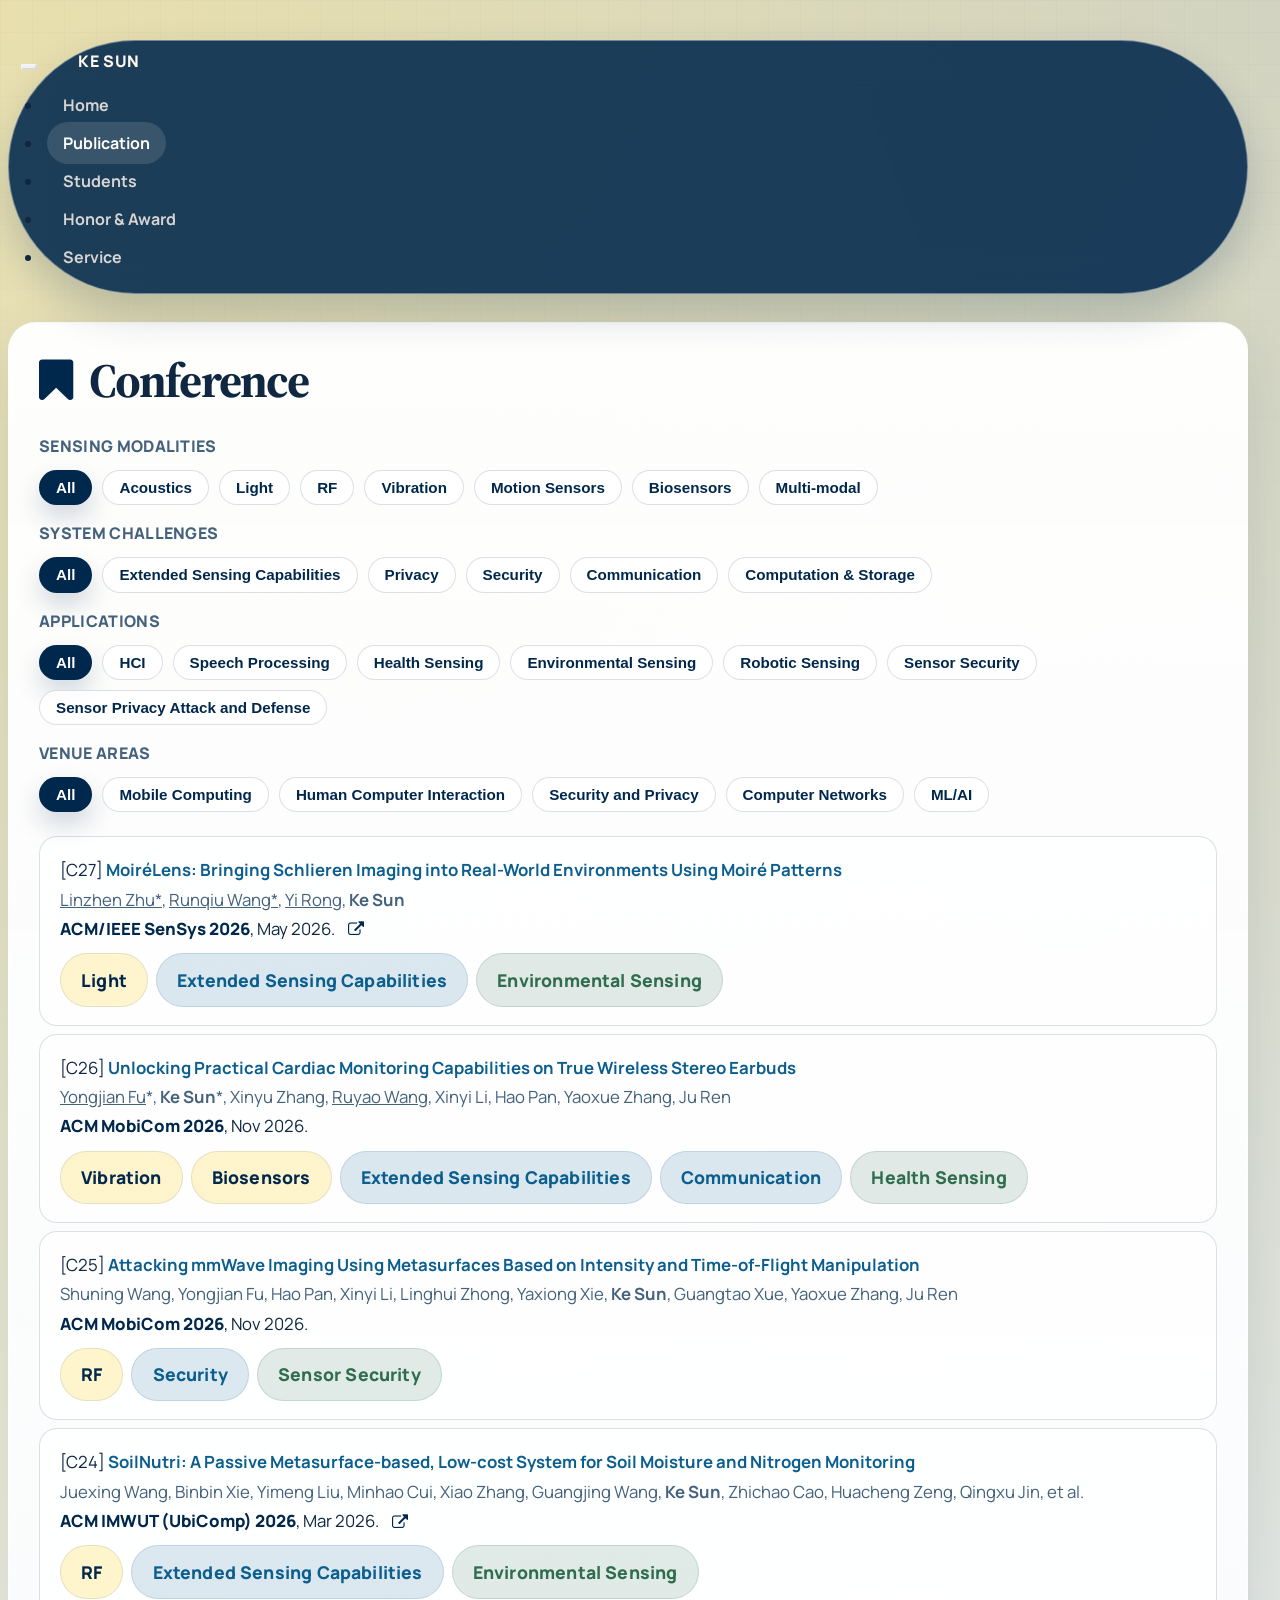
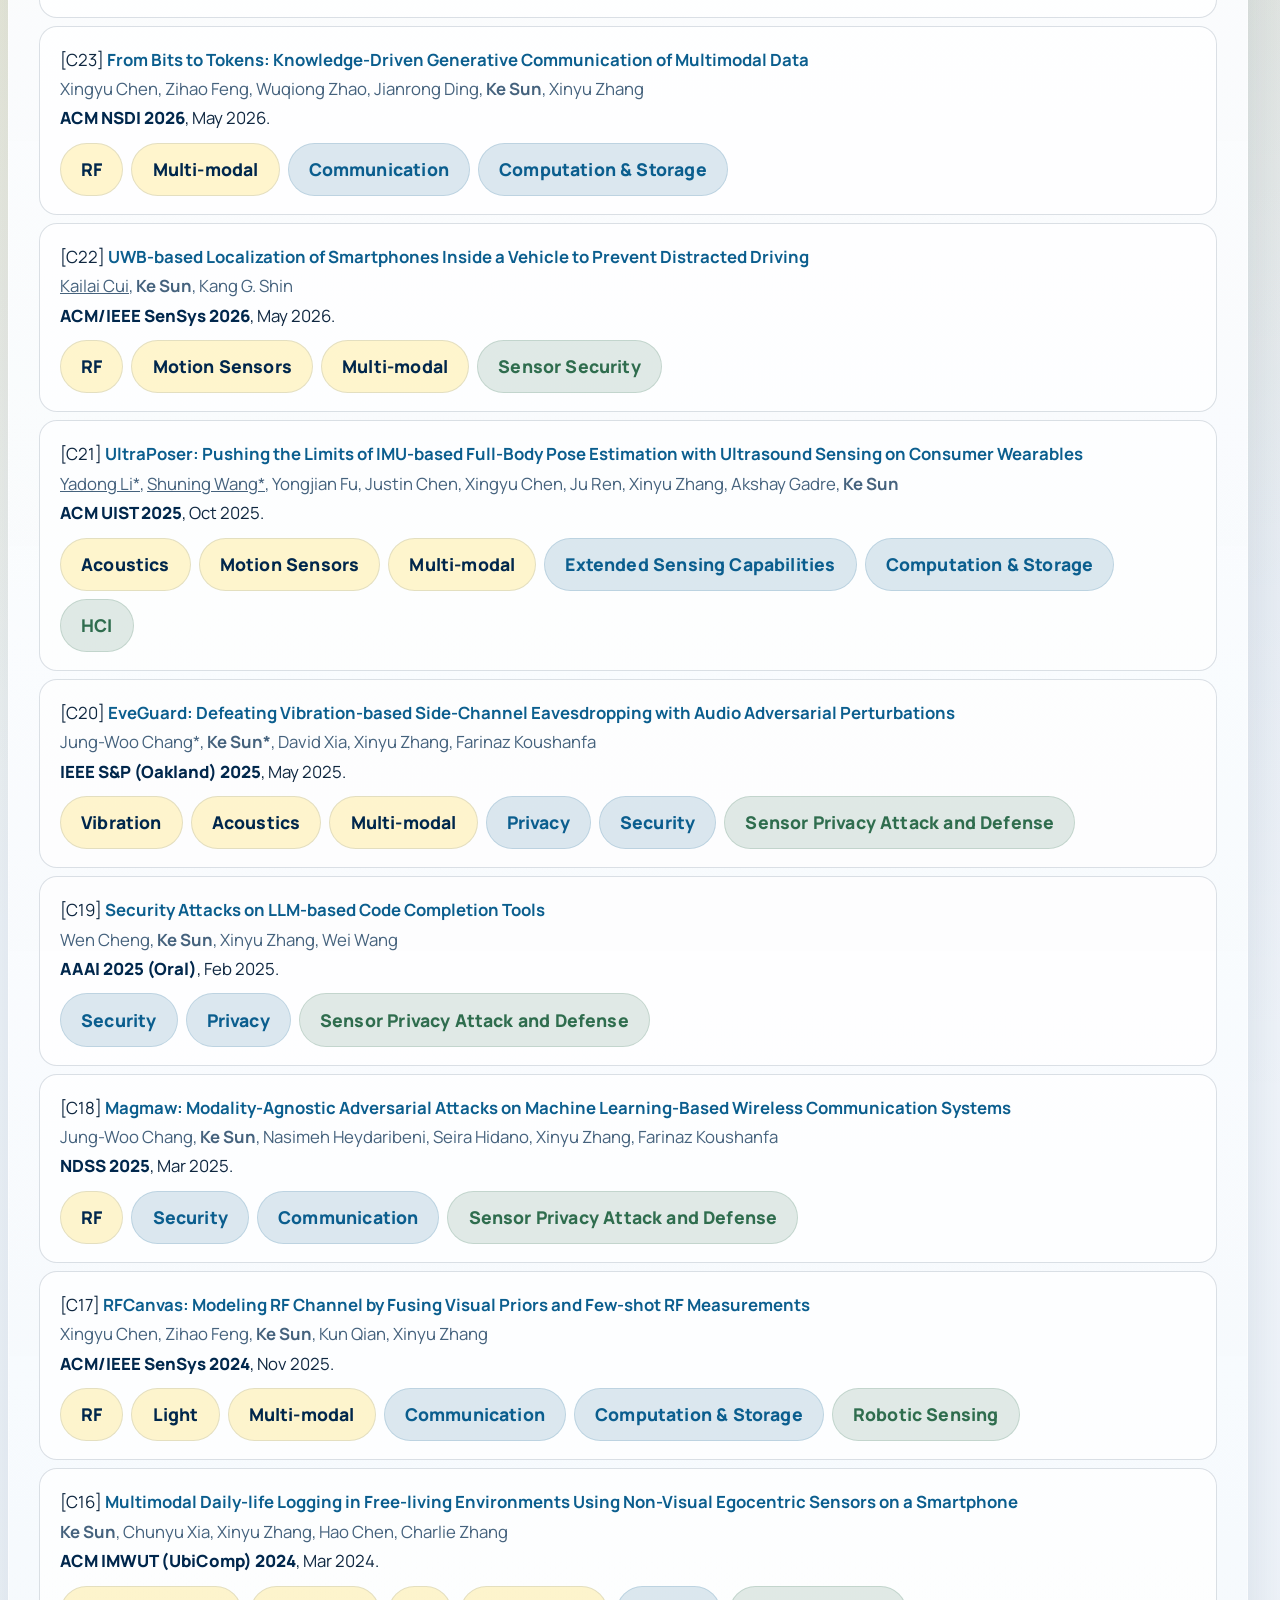
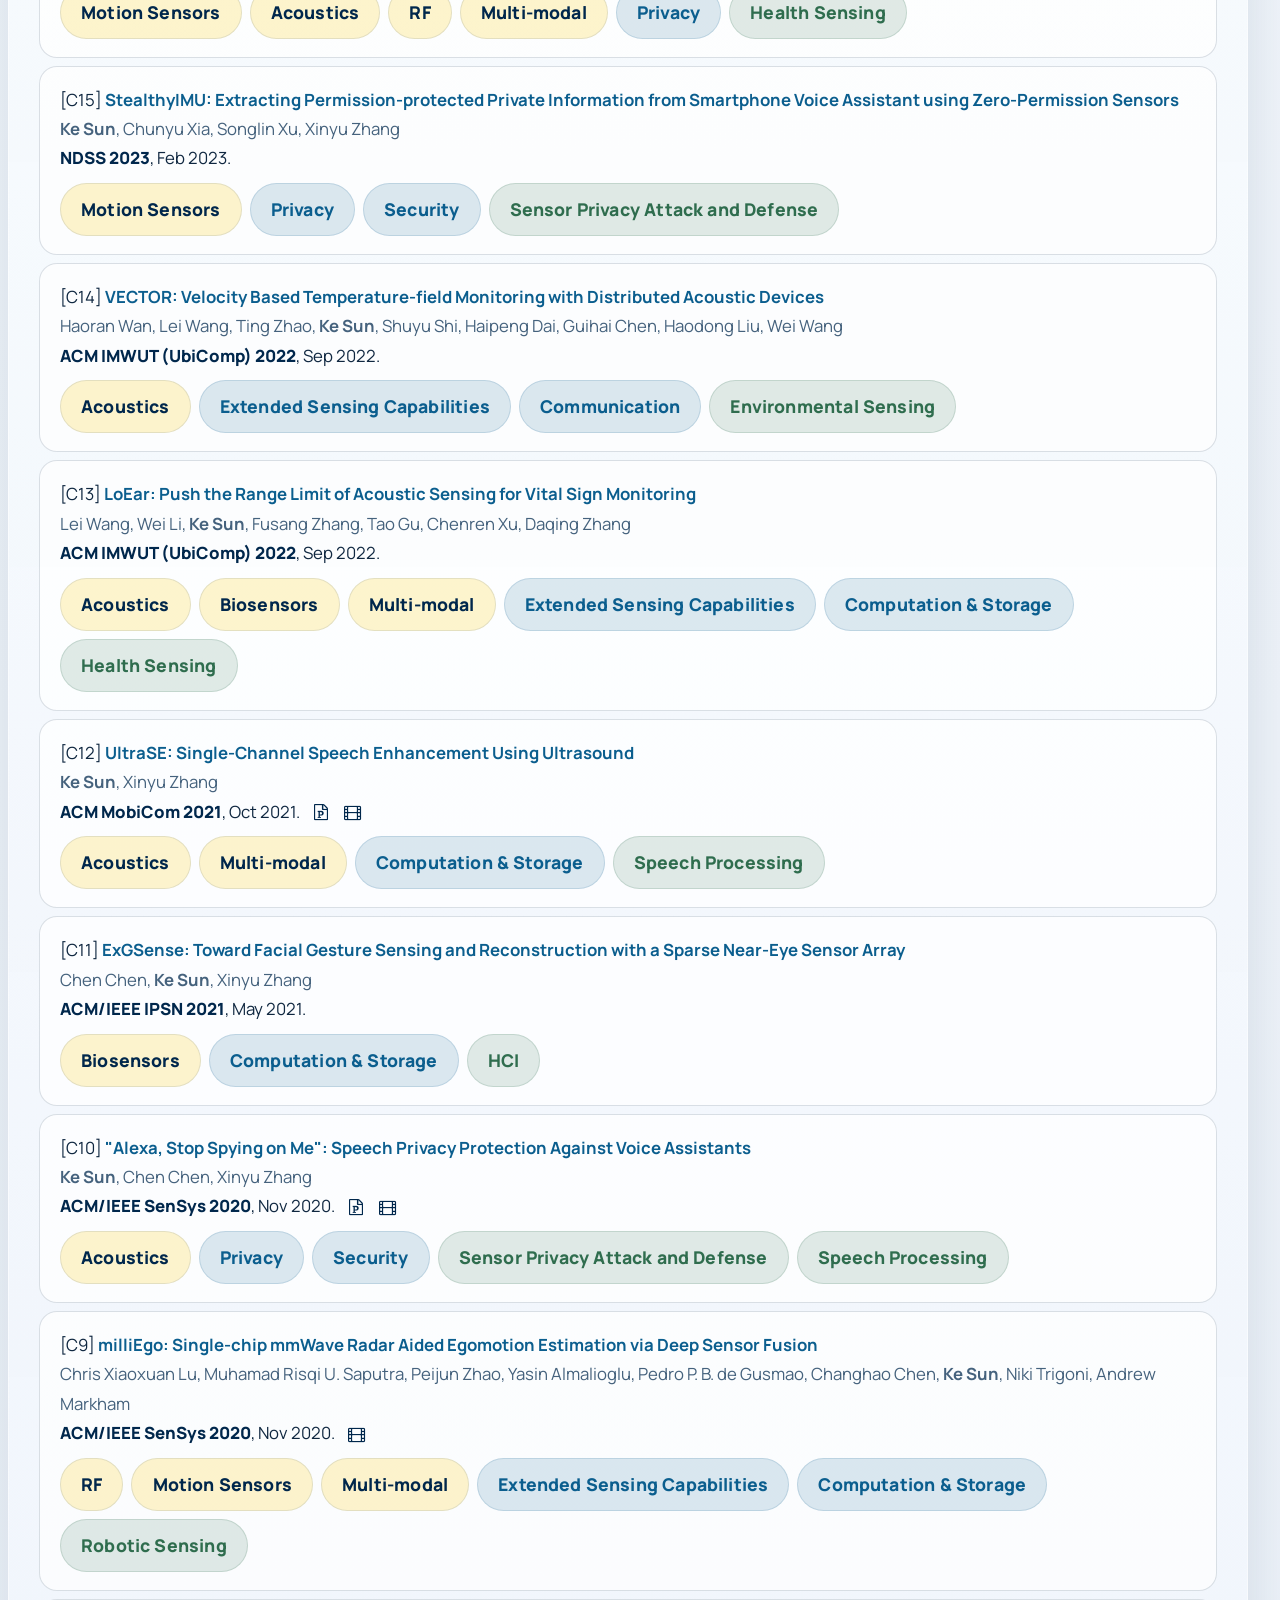
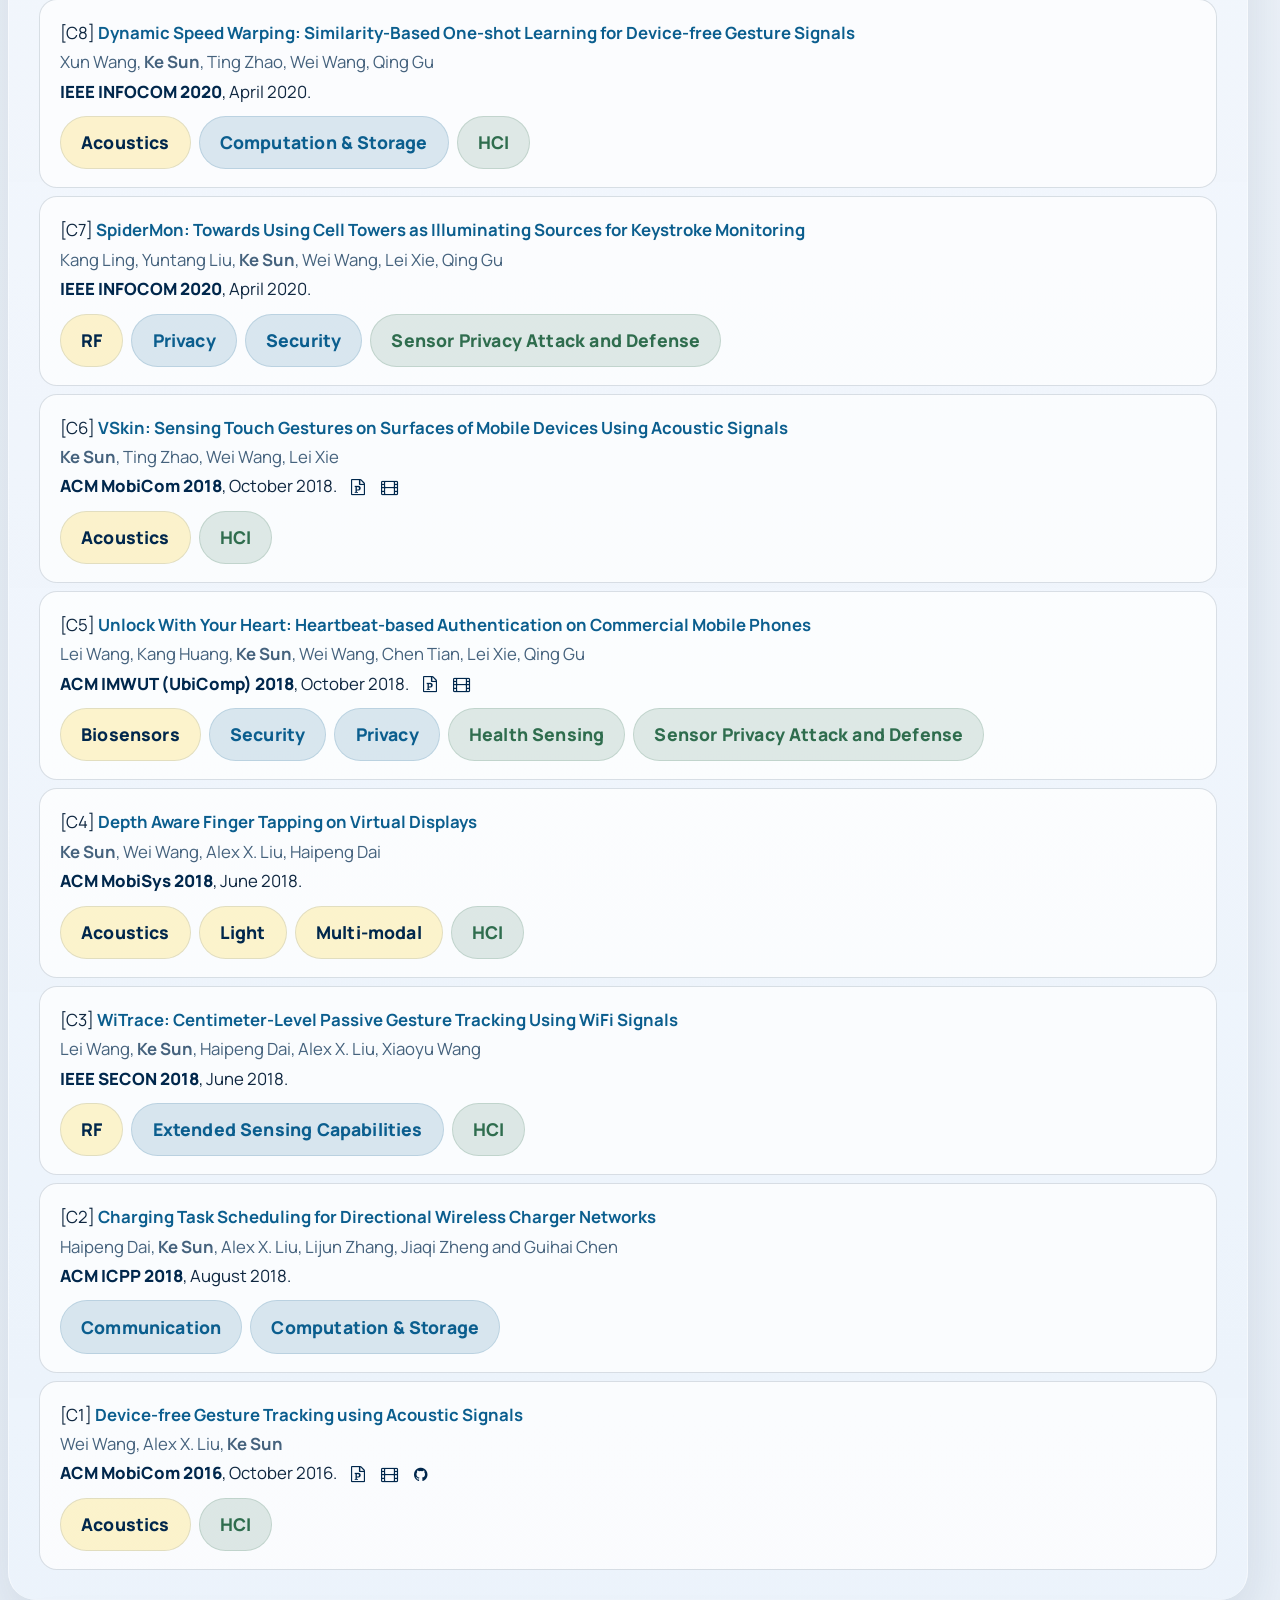
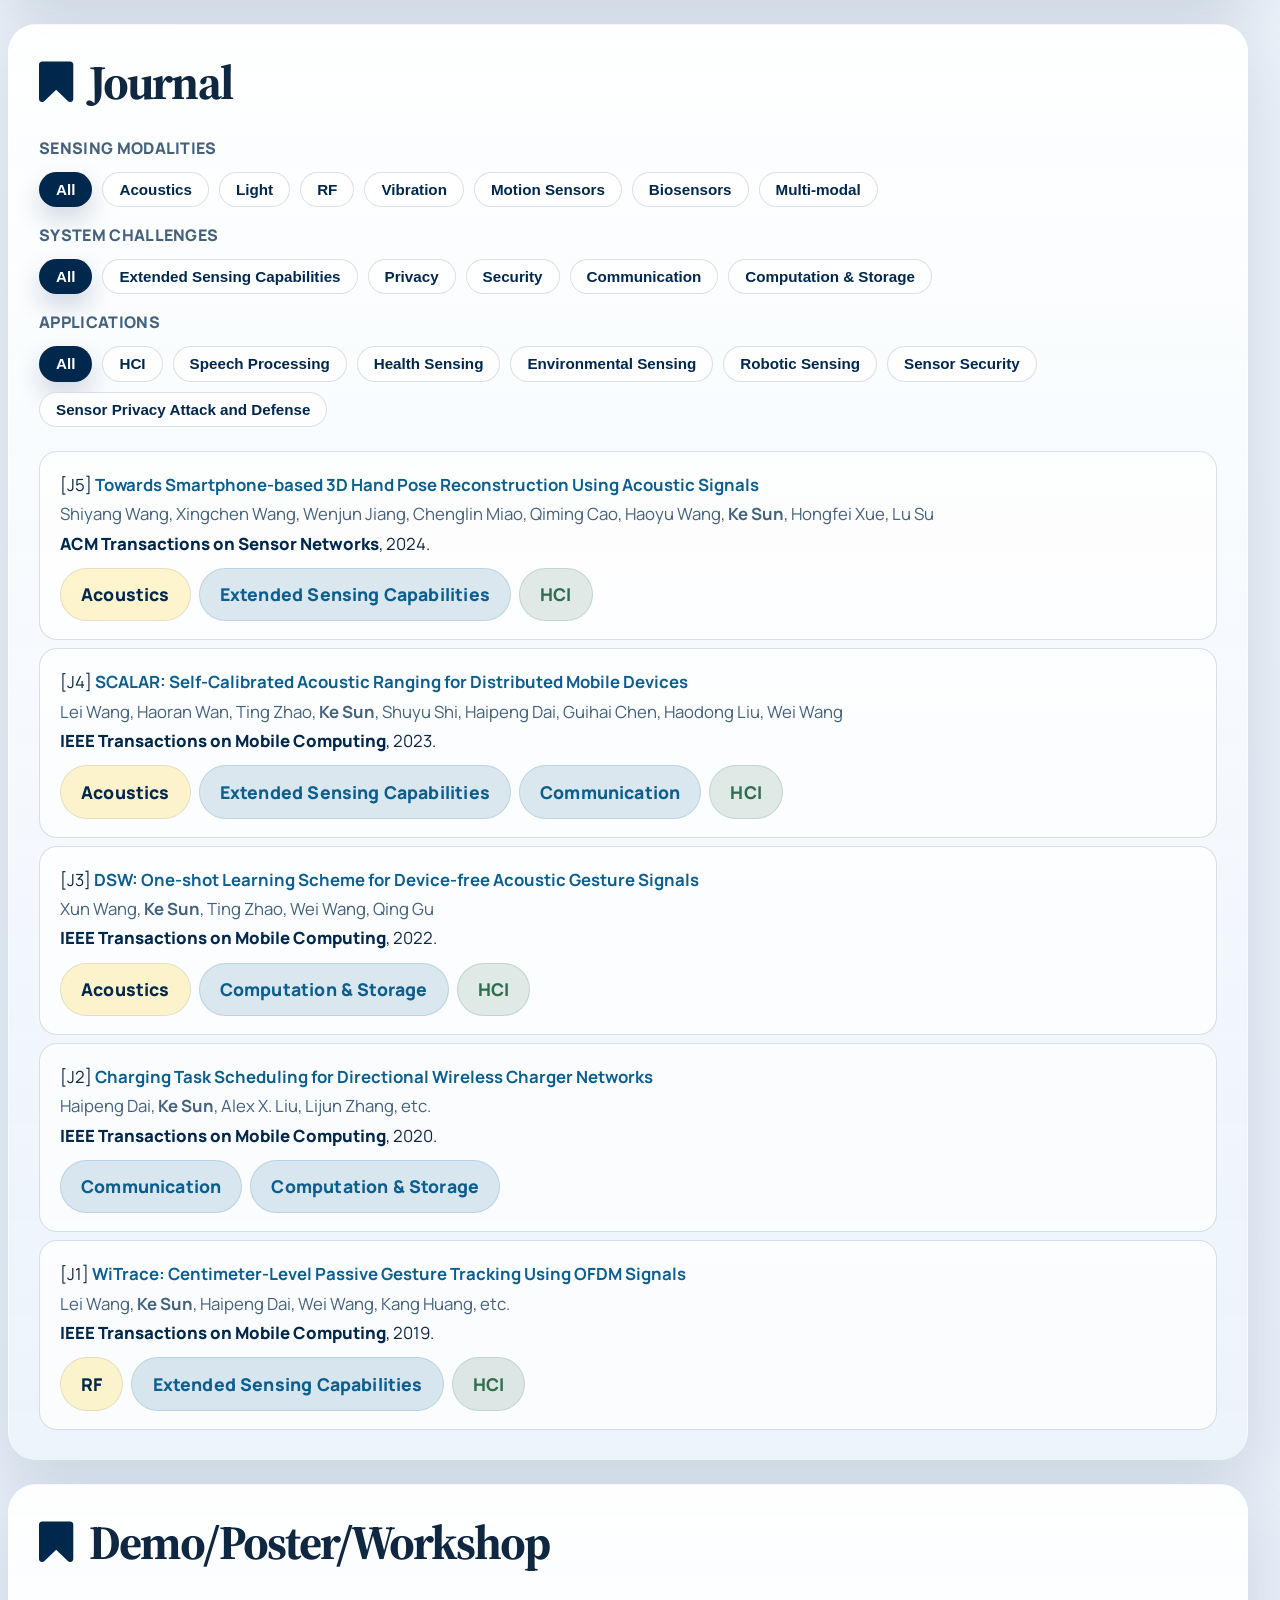
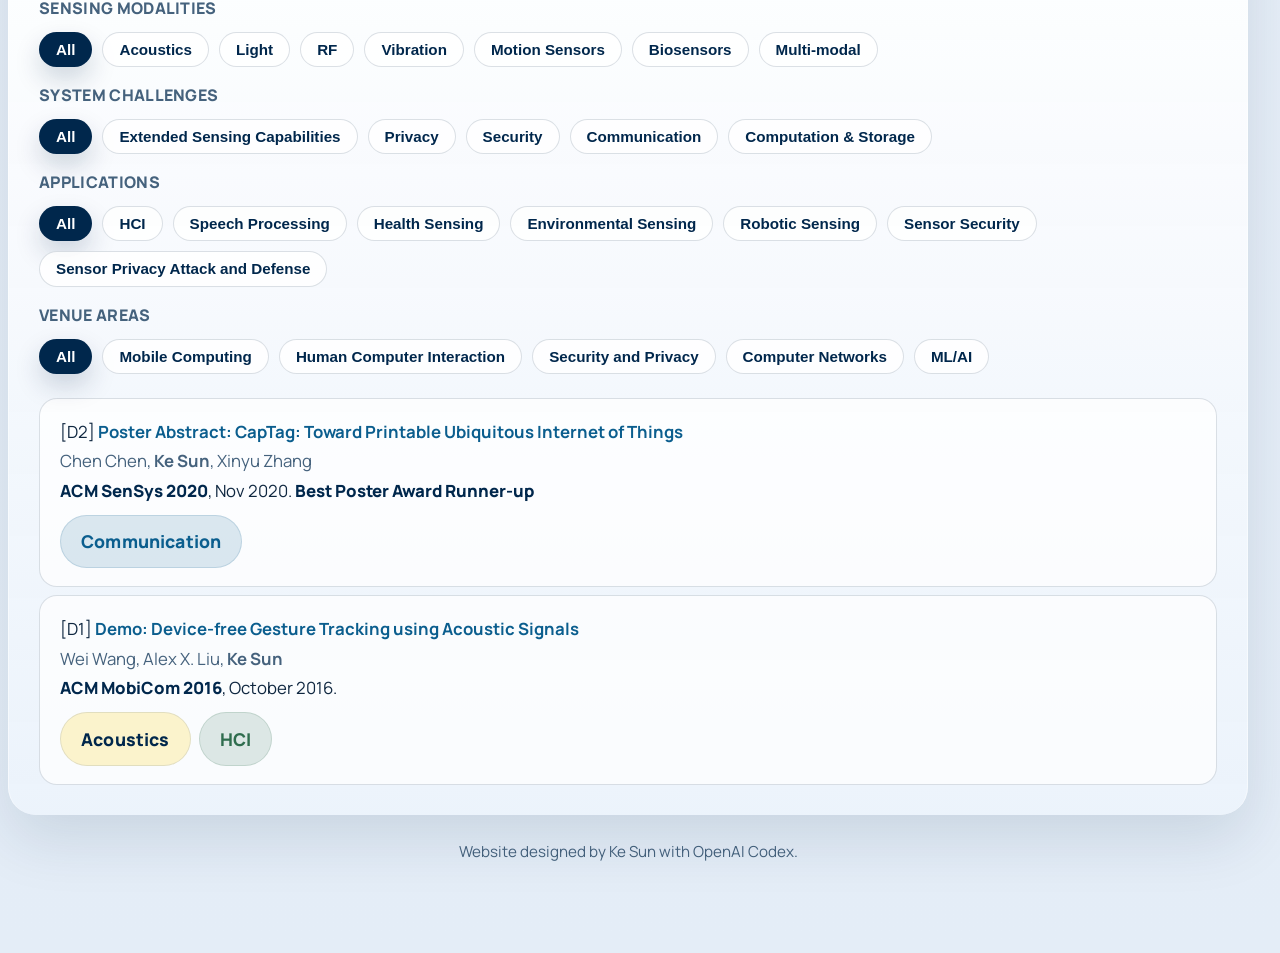
==== commit 70a70f60: "Update typos" ====
--- a/publication.html
+++ b/publication.html
@@ -13,7 +13,7 @@
   <!-- Bootstrap -->
   <link href="css/bootstrap.min.css" rel="stylesheet" media="screen">
   <link rel="stylesheet" href="https://cdnjs.cloudflare.com/ajax/libs/font-awesome/4.7.0/css/font-awesome.min.css">
-  <link href="css/theme.css" rel="stylesheet">
+  <link href="css/theme.css?v=20260328" rel="stylesheet">
   <link href="assets/css/ie10-viewport-bug-workaround.css" rel="stylesheet">
   <script src="assets/js/ie-emulation-modes-warning.js"></script>
 
@@ -52,7 +52,7 @@
     <h3> <i class="fa fa-bookmark"></i> Conference</h3> 
     <p style="font-size:16px" class="paper-wireless paper-mobile">
       [C27] <a href="https://ambient-intelligence-lab-umich-eecs.github.io/MoireLens-Page/" target="_blank"> MoiréLens: Bringing Schlieren Imaging into Real-World Environments Using Moiré Patterns </a><br/>
-      <span class="pub-authors"><u>Linzhen Zhu</u>*, <b>Runqiu Wang</b>*, <b>Yi Rong</b>, <b>Ke Sun</b></span><br/>
+      <span class="pub-authors"><u>Linzhen Zhu*</u>, <u>Runqiu Wang*</u>, <u>Yi Rong</u>, <b>Ke Sun</b></span><br/>
       <span class="pub-strong">ACM/IEEE SenSys 2026</span>, May 2026.
       <a href="https://ambient-intelligence-lab-umich-eecs.github.io/MoireLens-Page/" target="_blank"><i class="fa fa-external-link fa-fw"></i></a></p>
     <p style="font-size:16px" class="paper-wireless paper-mobile">
@@ -236,7 +236,7 @@
     <script src="https://ajax.googleapis.com/ajax/libs/jquery/1.12.4/jquery.min.js"></script>
     <script>window.jQuery || document.write('<script src="assets/js/vendor/jquery.min.js"><\/script>')</script>
     <script src="js/bootstrap.min.js"></script>
-    <script src="js/site.js"></script>
+    <script src="js/site.js?v=20260328"></script>
     <!-- IE10 viewport hack for Surface/desktop Windows 8 bug -->
     <script src="assets/js/ie10-viewport-bug-workaround.js"></script>
 </body>
--- a/css/theme.css
+++ b/css/theme.css
@@ -46,14 +46,15 @@
 }
 
 a {
-  color: var(--accent);
+  color: #0b5e8e;
   text-decoration: none;
+  font-weight: 700;
   transition: color 160ms ease, opacity 160ms ease;
 }
 
 a:hover,
 a:focus {
-  color: var(--accent-strong);
+  color: #00274c;
   text-decoration: none;
 }
 
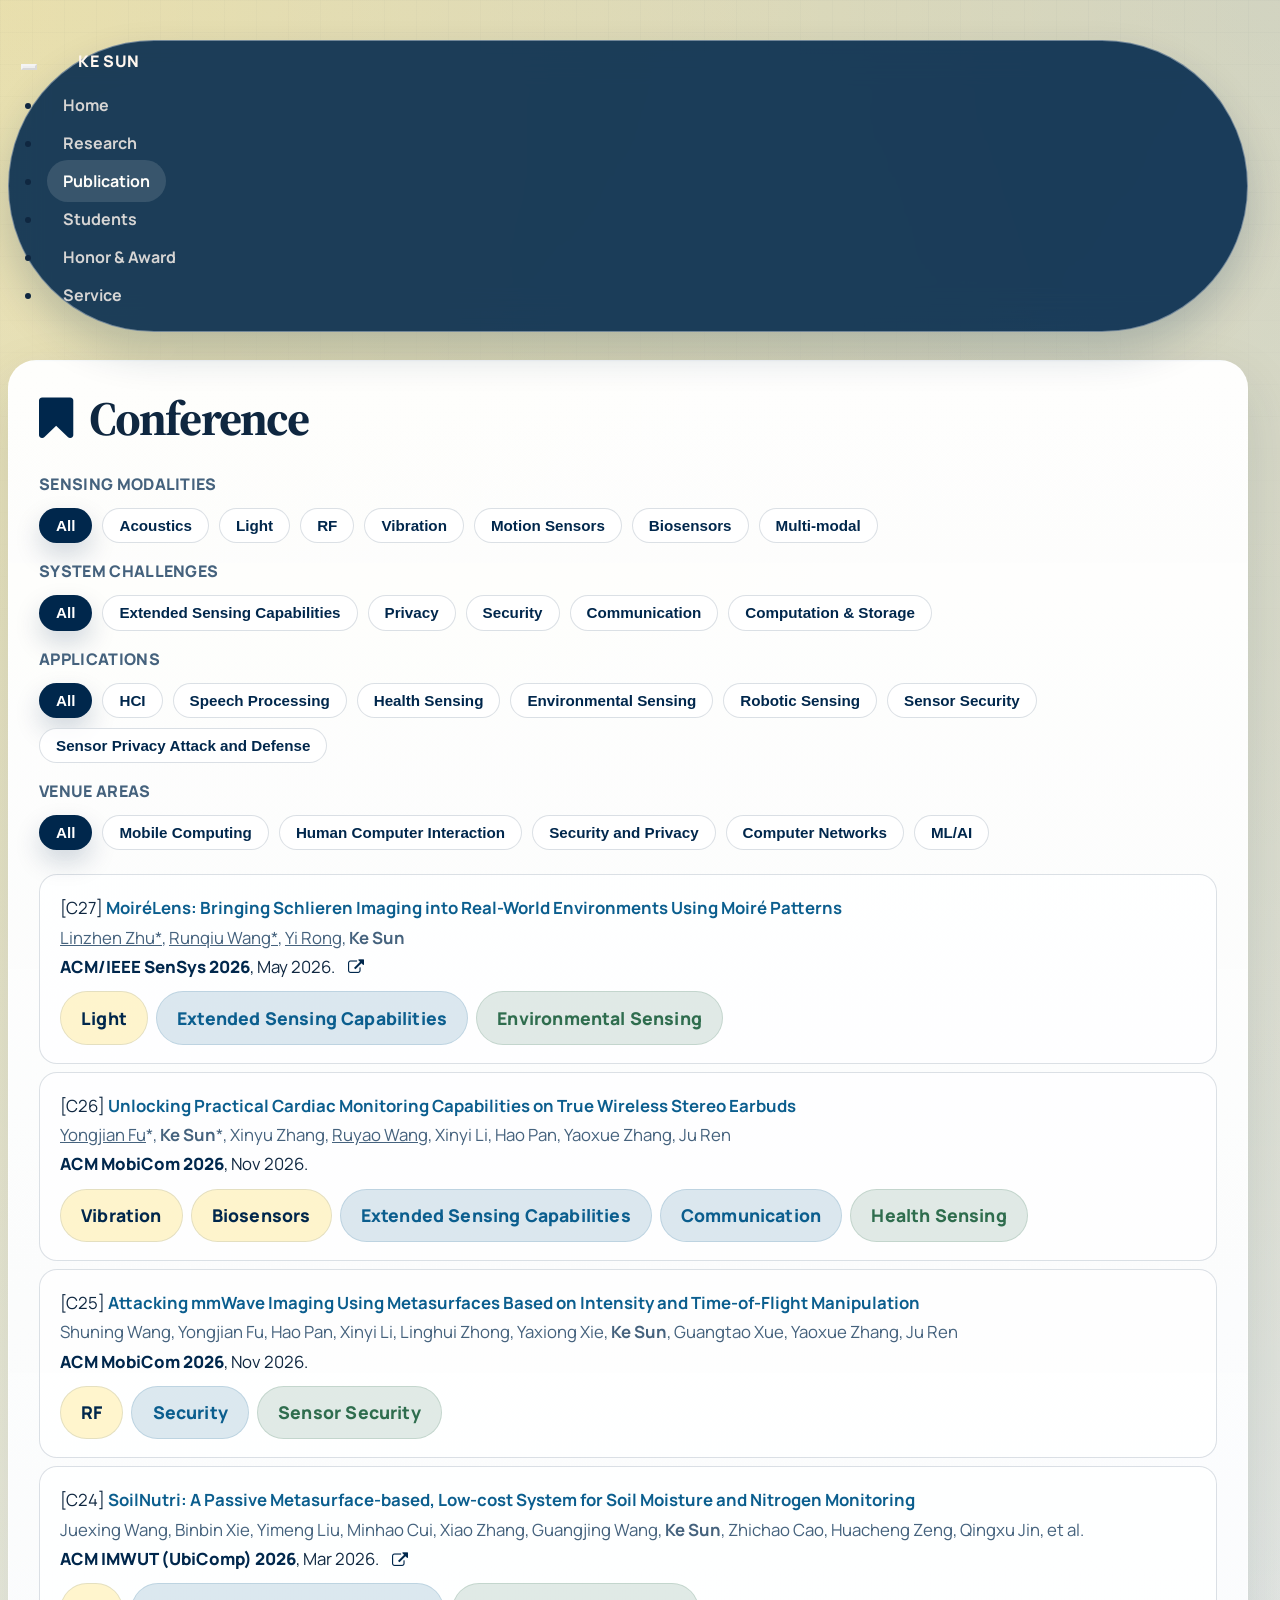
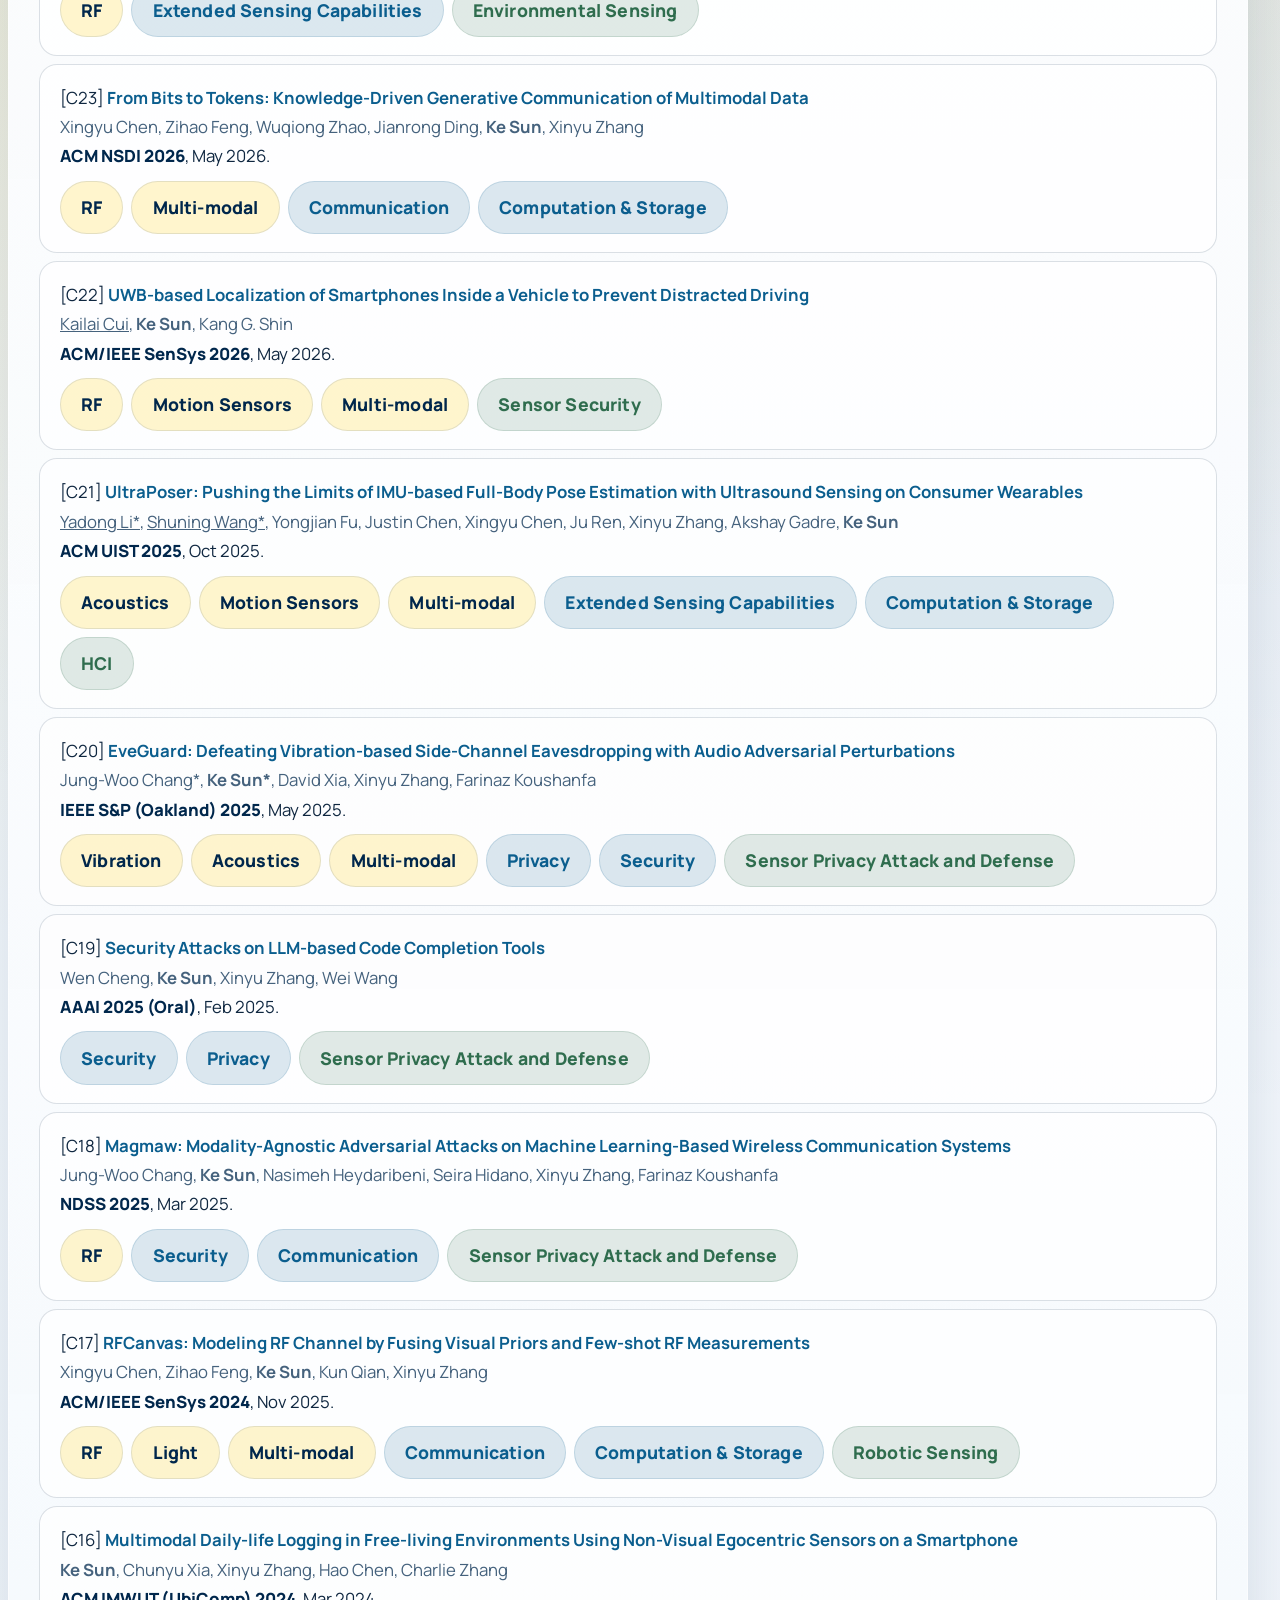
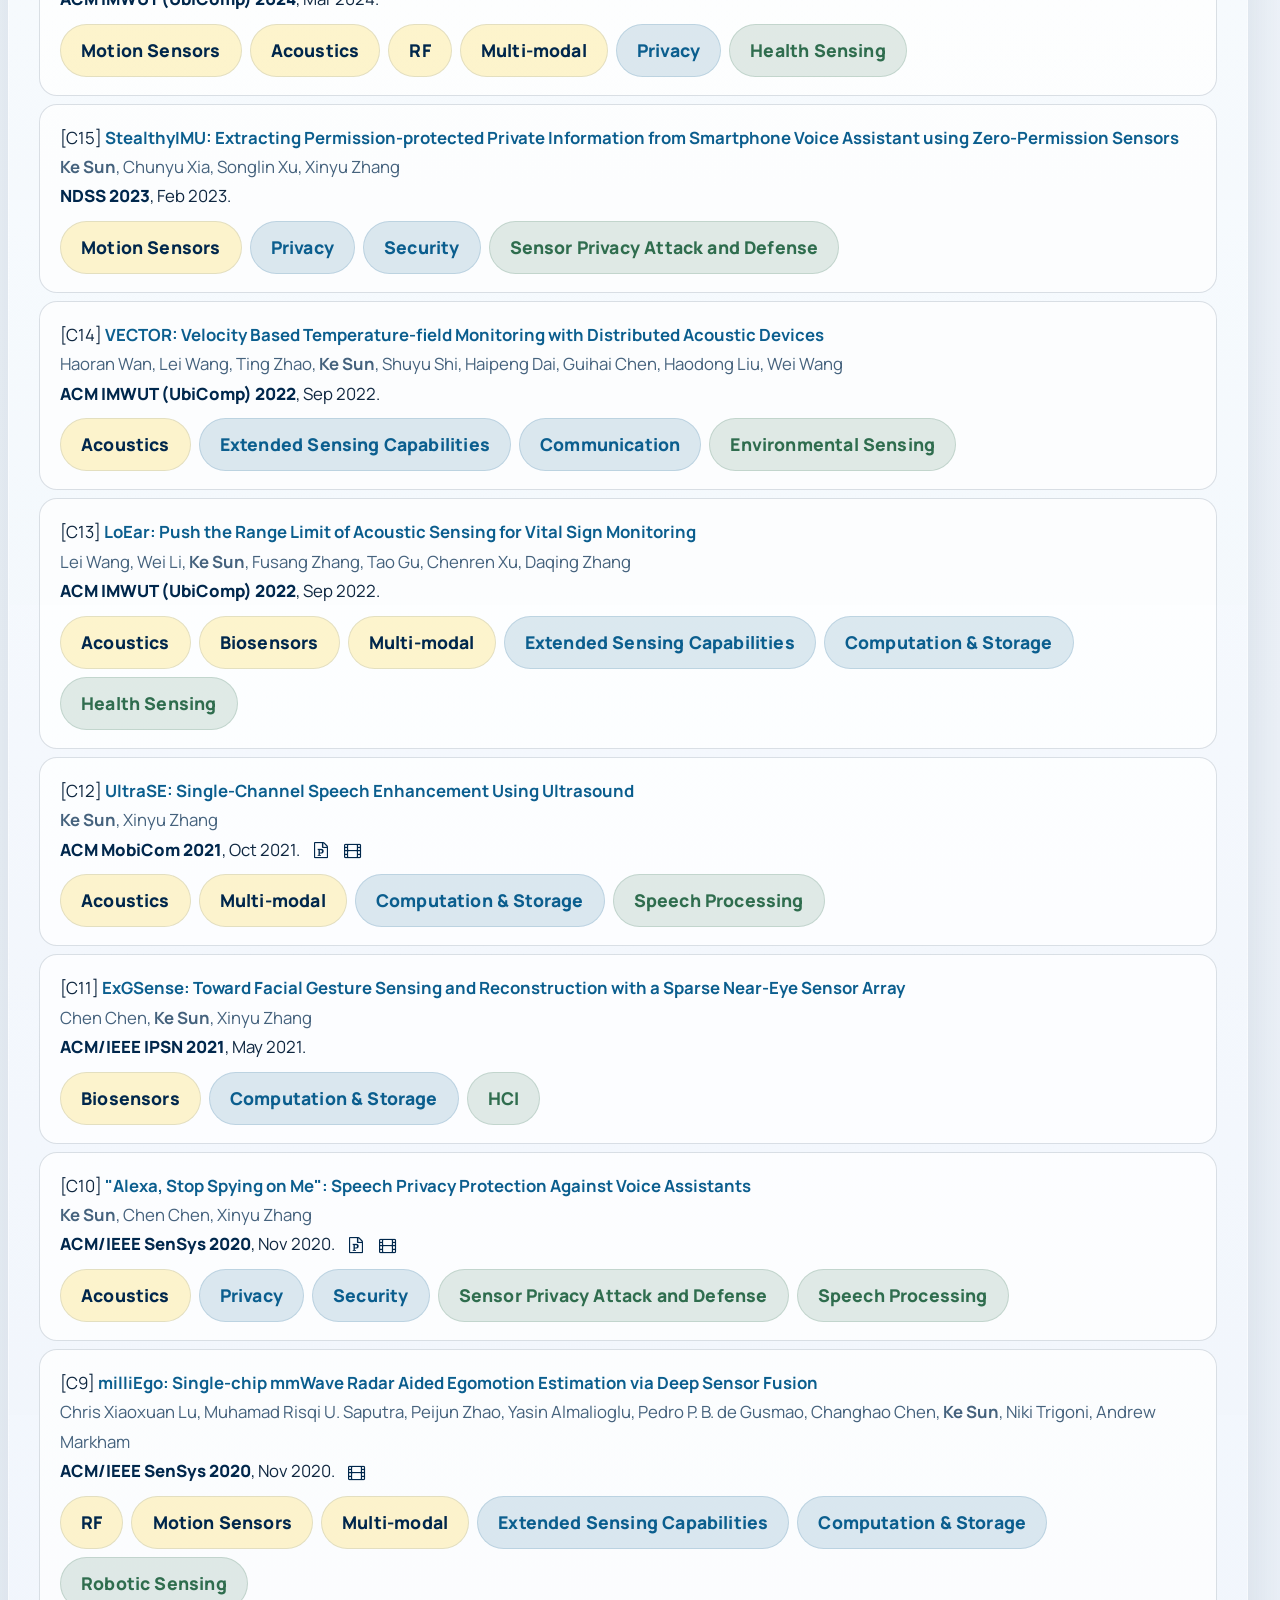
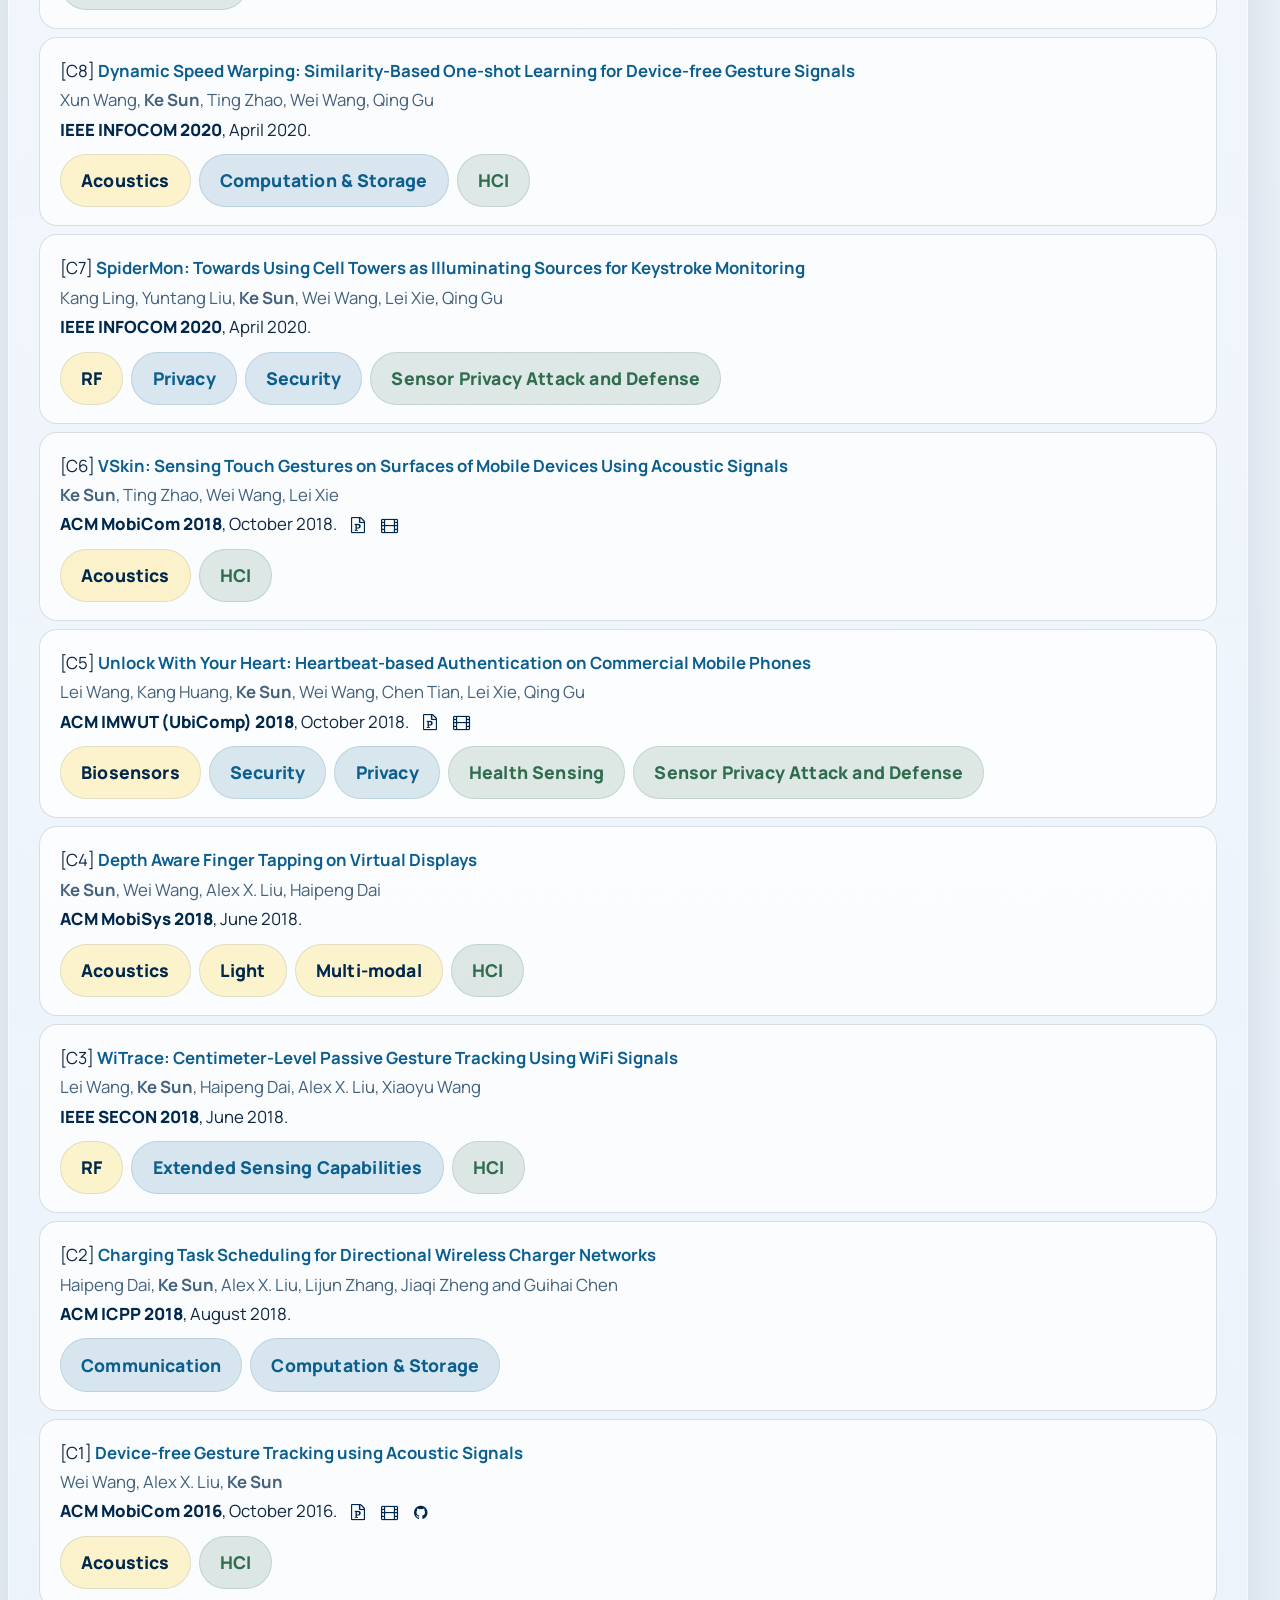
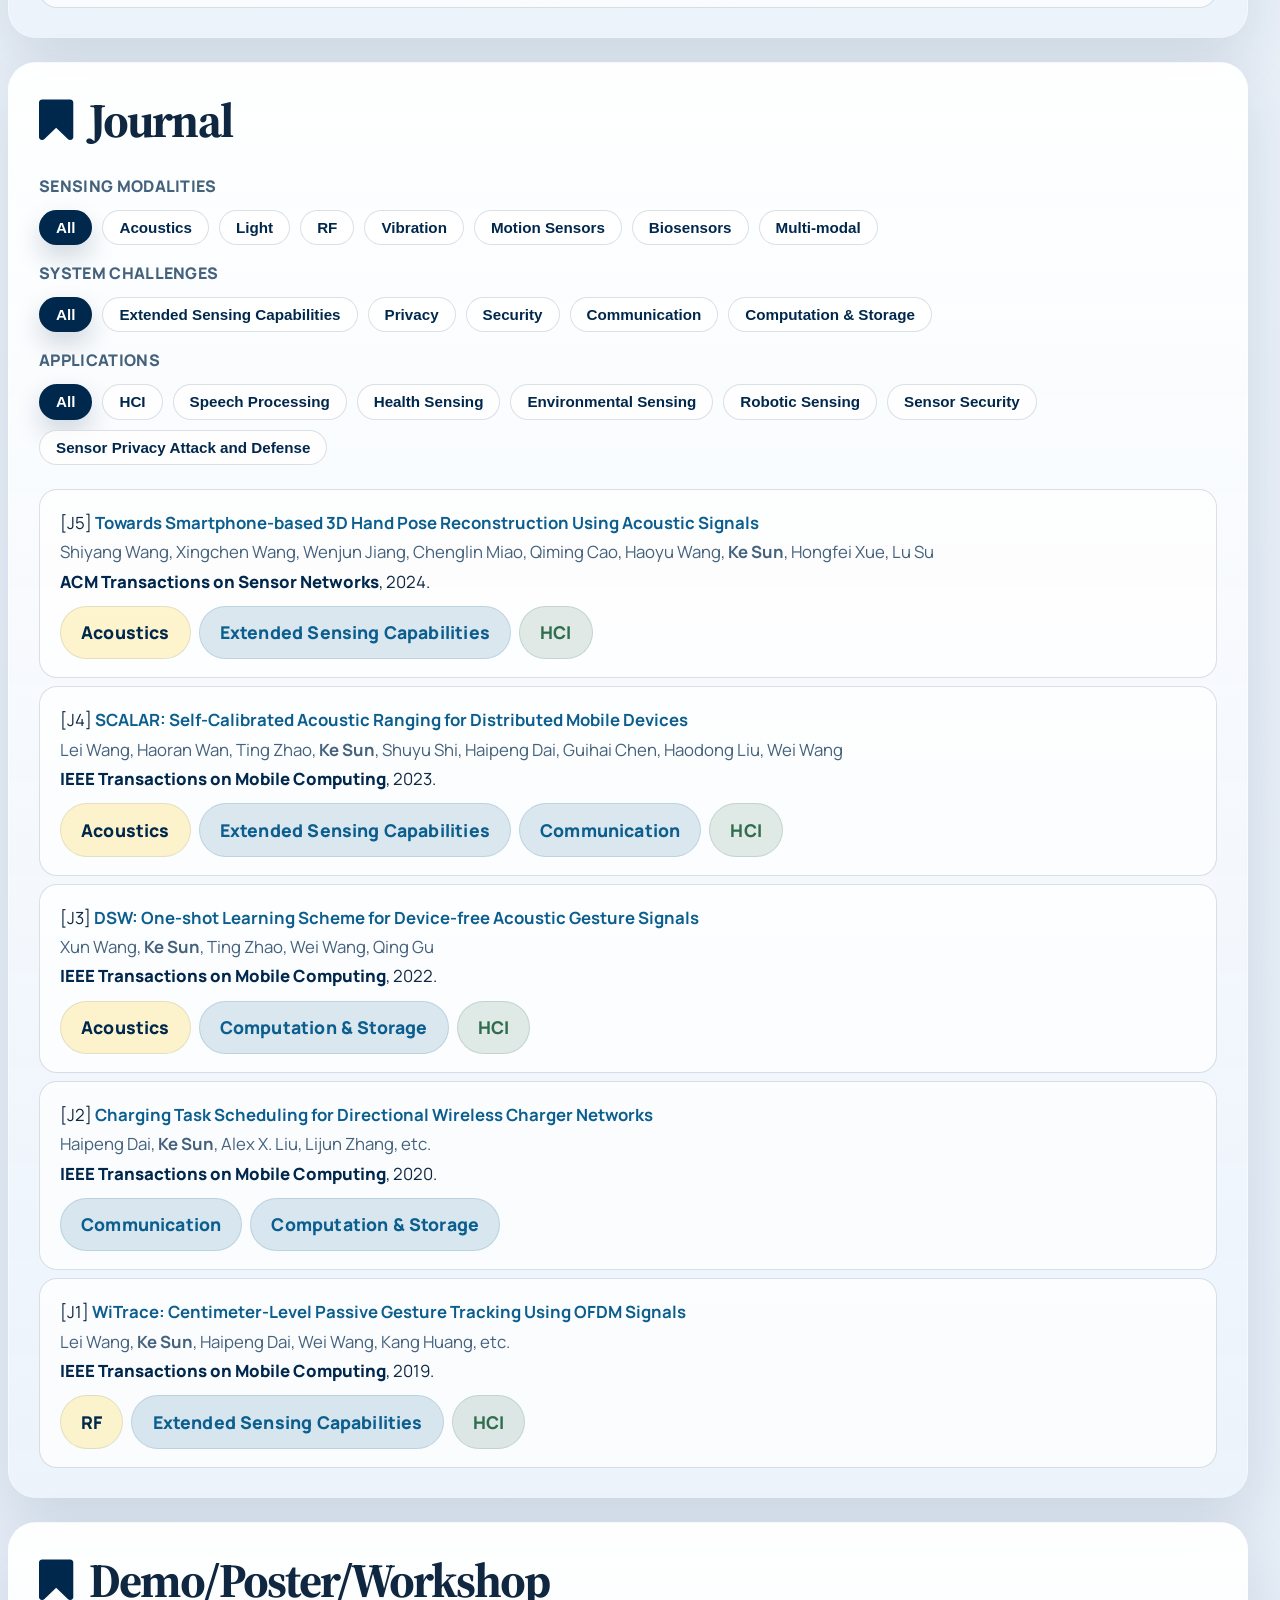
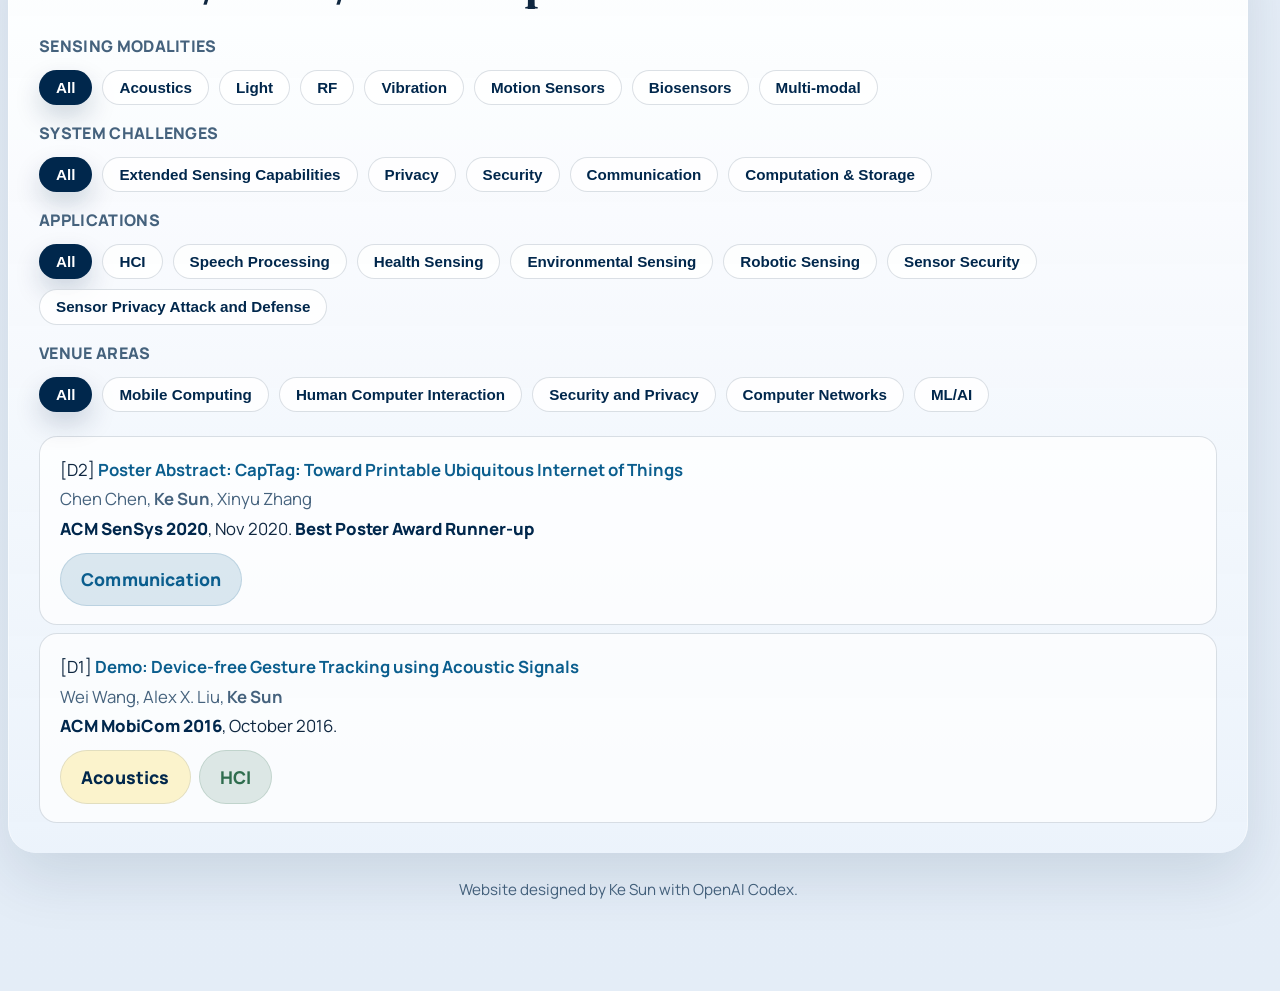
==== commit f93d8eea: "Ongoing Research Project" ====
--- a/publication.html
+++ b/publication.html
@@ -38,7 +38,7 @@
         <div id="navbar" class="navbar-collapse collapse">
           <ul class="nav navbar-nav">
             <li><a href="index.html#">Home</a></li>
-            <!-- <li><a href="research.html#">Research</a></li> -->
+            <li><a href="research.html#">Research</a></li>
             <li class="active"><a href="publication.html#">Publication</a></li>
             <li><a href="students.html#">Students</a></li>
             <li><a href="index.html#Honor">Honor & Award</a></li>
--- a/css/theme.css
+++ b/css/theme.css
@@ -228,6 +228,10 @@
   color: var(--accent);
 }
 
+.hero-link-row {
+  margin-bottom: 10px;
+}
+
 .hero-photo {
   text-align: right;
 }
@@ -509,7 +513,8 @@
   border-radius: 18px;
   background: rgba(255, 203, 5, 0.12);
   color: var(--ink-soft);
-  font-weight: 700;
+  font-size: 0.9rem;
+  font-weight: 600;
   text-align: center;
 }
 
@@ -598,6 +603,156 @@
   box-shadow: 0 22px 42px rgba(0, 39, 76, 0.18);
 }
 
+.research-lead {
+  max-width: 900px;
+  margin-bottom: 22px;
+  color: var(--ink-soft);
+}
+
+.research-nav-card {
+  margin-bottom: 24px;
+}
+
+.research-topic-nav {
+  display: grid;
+  gap: 14px;
+}
+
+.research-topic-nav-group {
+  display: grid;
+  gap: 8px;
+}
+
+.research-topic-nav-link {
+  display: block;
+  padding: 16px 18px;
+  border: 1px solid var(--line);
+  border-radius: 18px;
+  background: rgba(255, 255, 255, 0.72);
+  color: var(--ink);
+  font-weight: 800;
+  line-height: 1.5;
+}
+
+.research-topic-nav-link:hover,
+.research-topic-nav-link:focus {
+  background: rgba(255, 203, 5, 0.14);
+  color: var(--accent);
+}
+
+.research-topic-nav-sublinks {
+  display: grid;
+  gap: 6px;
+  padding-left: 16px;
+  margin: 0;
+}
+
+.research-topic-nav-sublinks a {
+  color: var(--ink-soft);
+  font-size: inherit;
+  font-weight: 600;
+}
+
+.research-topic-nav-sublinks li {
+  margin-bottom: 0;
+  font-size: 0.9em;
+}
+
+.research-topic-nav-sublinks .pub-strong {
+  font-size: inherit;
+  font-weight: 600;
+}
+
+.research-topic-nav-sublinks a:hover,
+.research-topic-nav-sublinks a:focus {
+  color: var(--accent);
+}
+
+.research-grid {
+  display: grid;
+  gap: 20px;
+}
+
+.research-topic-card {
+  display: grid;
+  grid-template-columns: minmax(0, 1.45fr) minmax(220px, 0.9fr) minmax(180px, 0.75fr);
+  gap: 24px;
+  align-items: start;
+  padding: 24px;
+  border: 1px solid var(--line);
+  border-radius: 22px;
+  background: rgba(255, 255, 255, 0.74);
+}
+
+.research-topic-kicker {
+  margin-bottom: 10px;
+  color: var(--accent);
+  font-size: 0.92rem;
+  font-weight: 800;
+  letter-spacing: 0.08em;
+  text-transform: uppercase;
+}
+
+.research-topic-card h4 {
+  margin-bottom: 12px;
+}
+
+.research-topic-card ul {
+  margin: 12px 0 0;
+}
+
+.research-topic-card li:last-child {
+  margin-bottom: 0;
+}
+
+.research-topic-links {
+  padding-left: 4px;
+}
+
+.research-topic-links h5 {
+  margin: 0 0 12px;
+  color: var(--accent);
+  font-size: 1rem;
+  font-weight: 800;
+  letter-spacing: 0.03em;
+  text-transform: uppercase;
+}
+
+.research-topic-links ul {
+  margin: 0;
+  padding-left: 18px;
+}
+
+.research-topic-links li {
+  margin-bottom: 8px;
+  font-size: 0.85em;
+}
+
+.research-topic-links .pub-strong {
+  font-size: inherit;
+  font-weight: 600;
+}
+
+.research-paper-note {
+  color: var(--ink-soft);
+  font-size: 0.7em;
+}
+
+.research-topic-media {
+  display: flex;
+  align-items: center;
+  justify-content: center;
+  min-height: 100%;
+}
+
+.research-topic-media img {
+  width: 100%;
+  max-width: 280px;
+  height: auto;
+  border-radius: 18px;
+  box-shadow: 0 16px 36px rgba(0, 39, 76, 0.14);
+}
+
 .pub-strong {
   color: var(--accent);
   font-weight: 800;
@@ -672,6 +827,14 @@
     padding-top: 18px;
   }
 
+  .research-topic-card {
+    grid-template-columns: 1fr;
+  }
+
+  .research-topic-links {
+    padding-left: 0;
+  }
+
   .site-nav {
     top: 10px;
     border-radius: 24px;
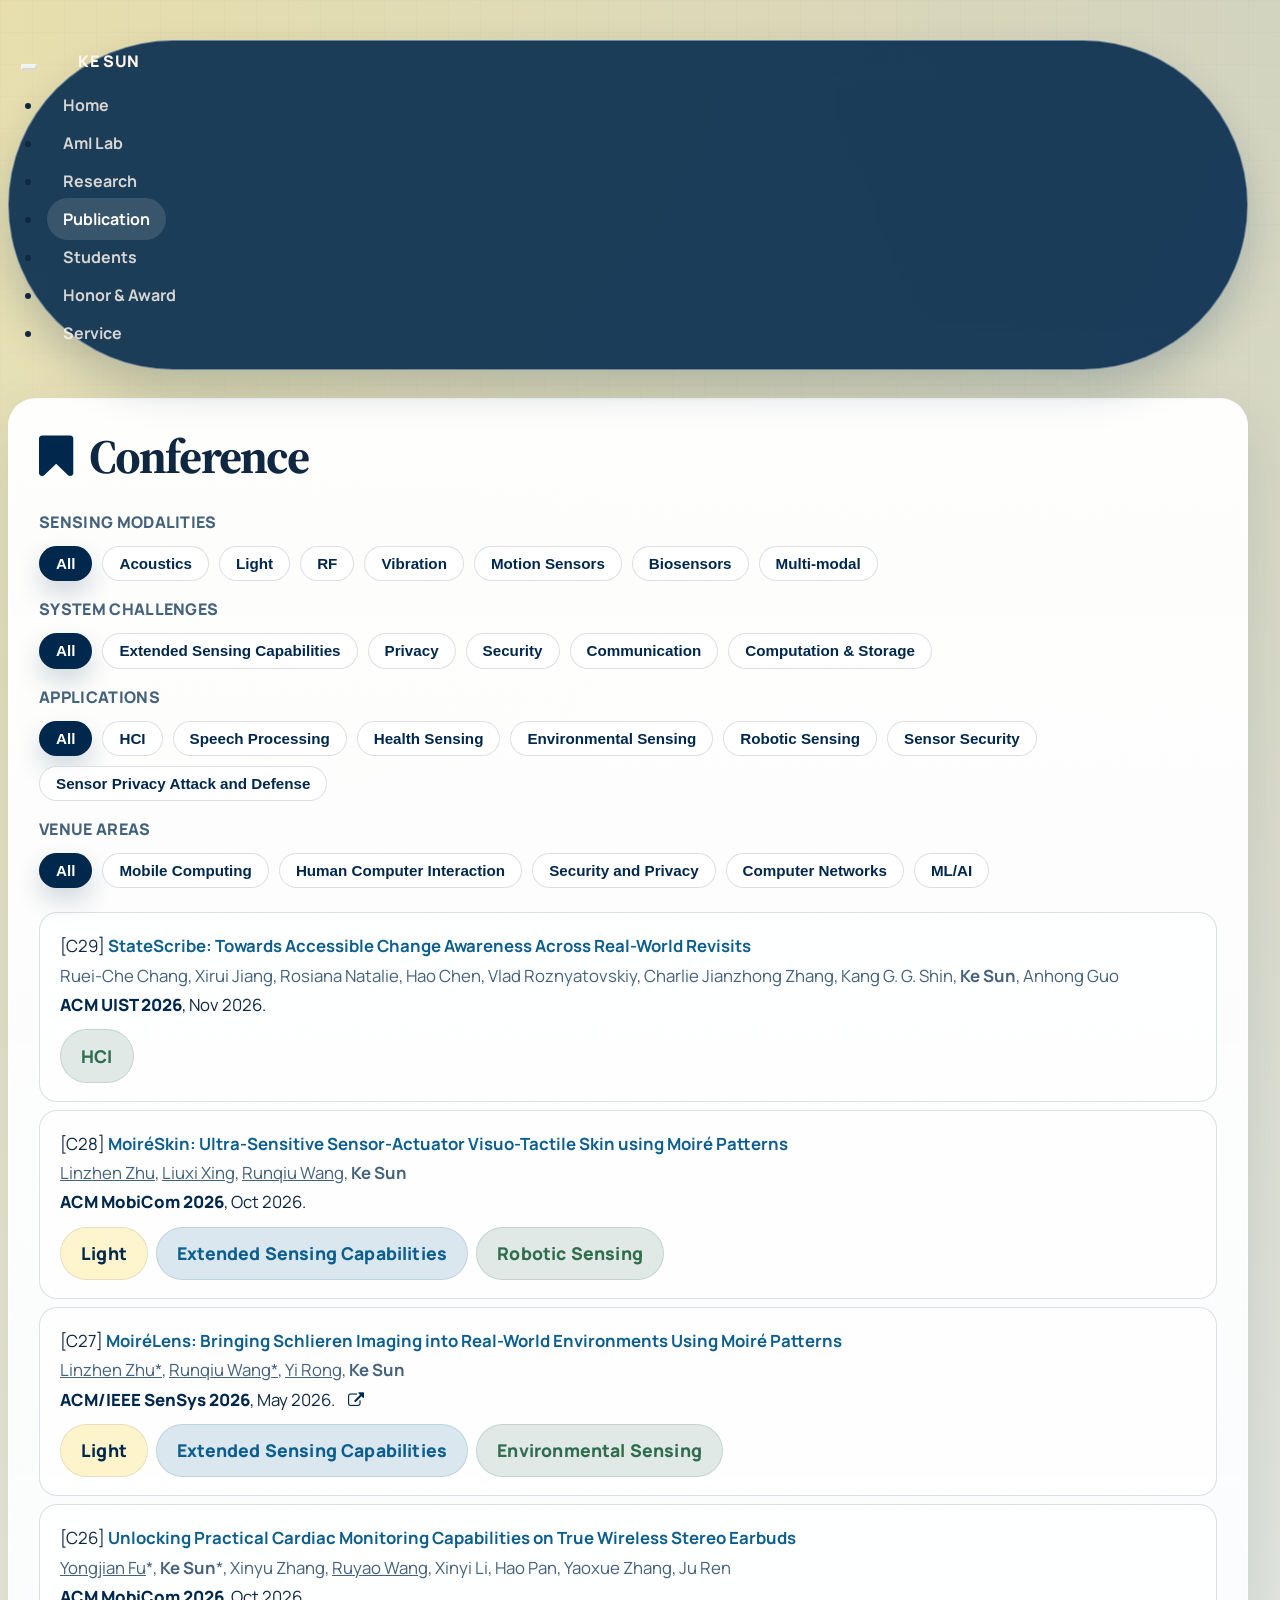
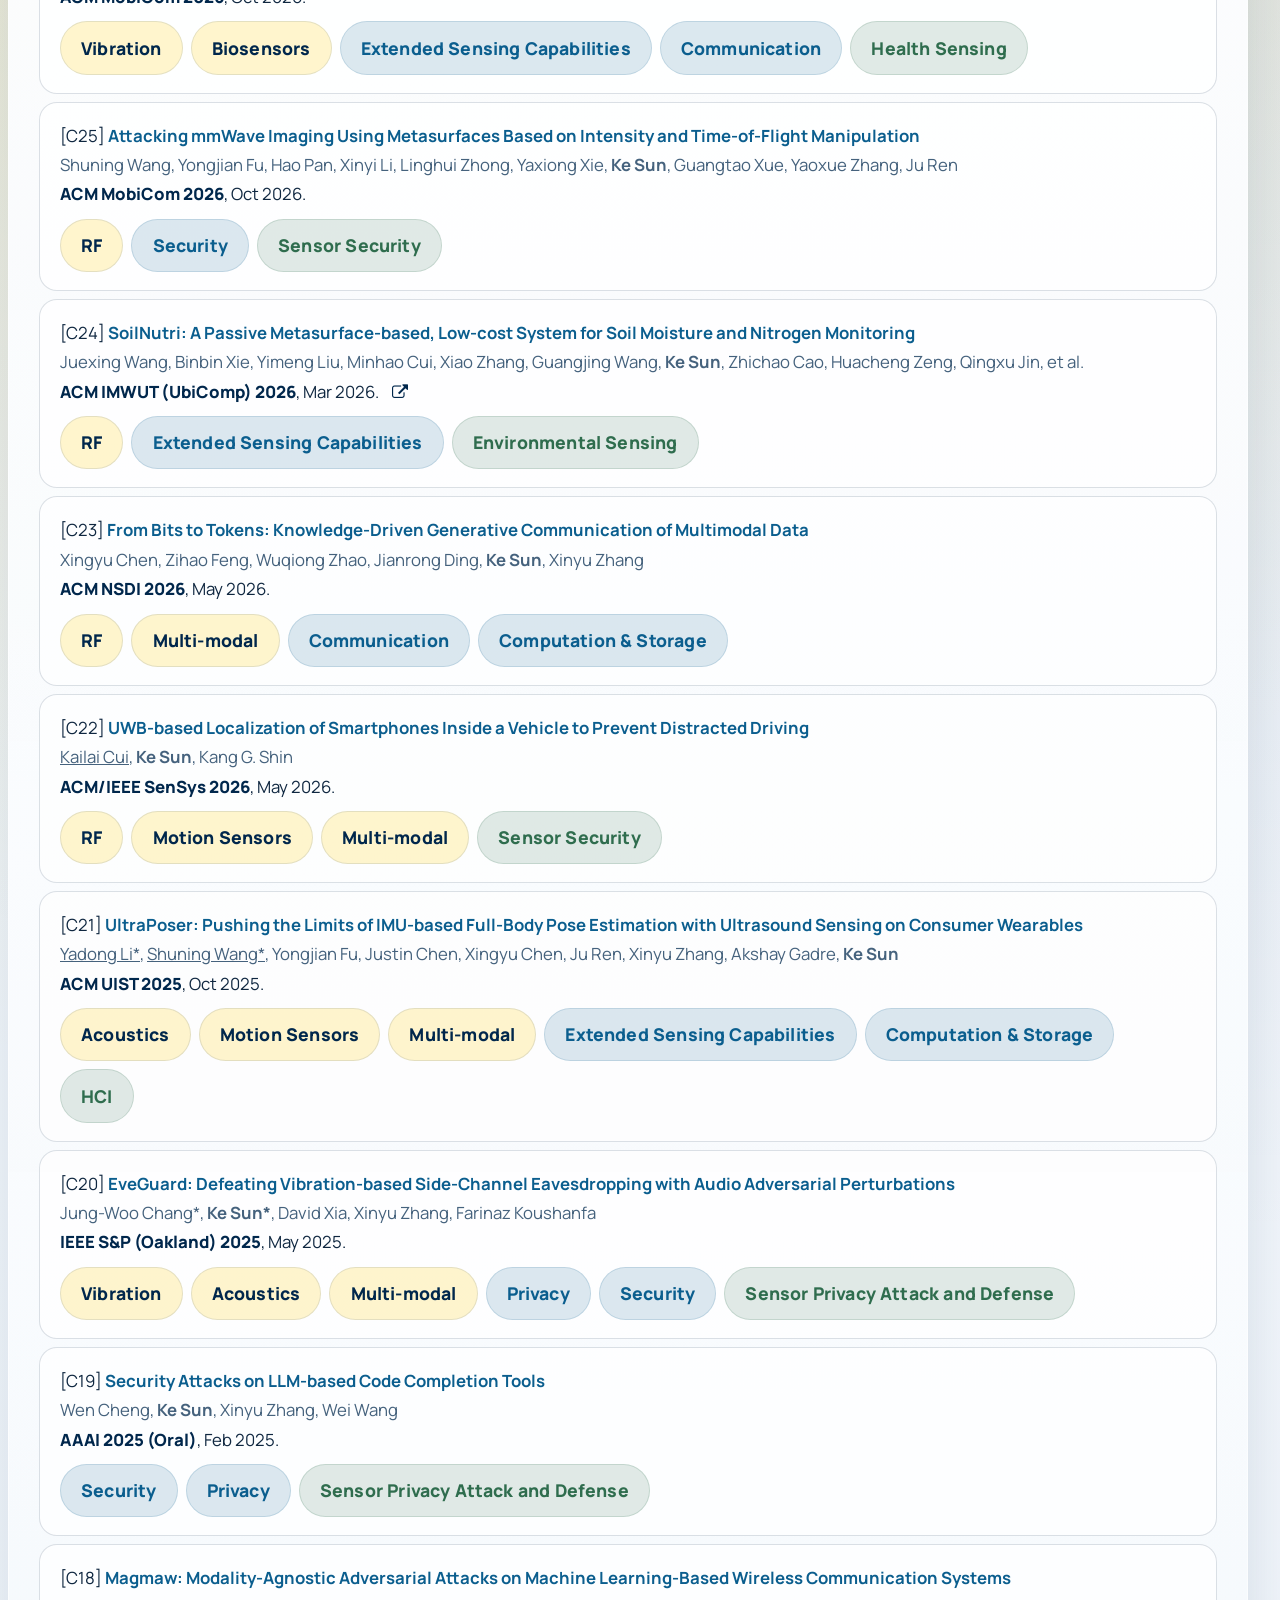
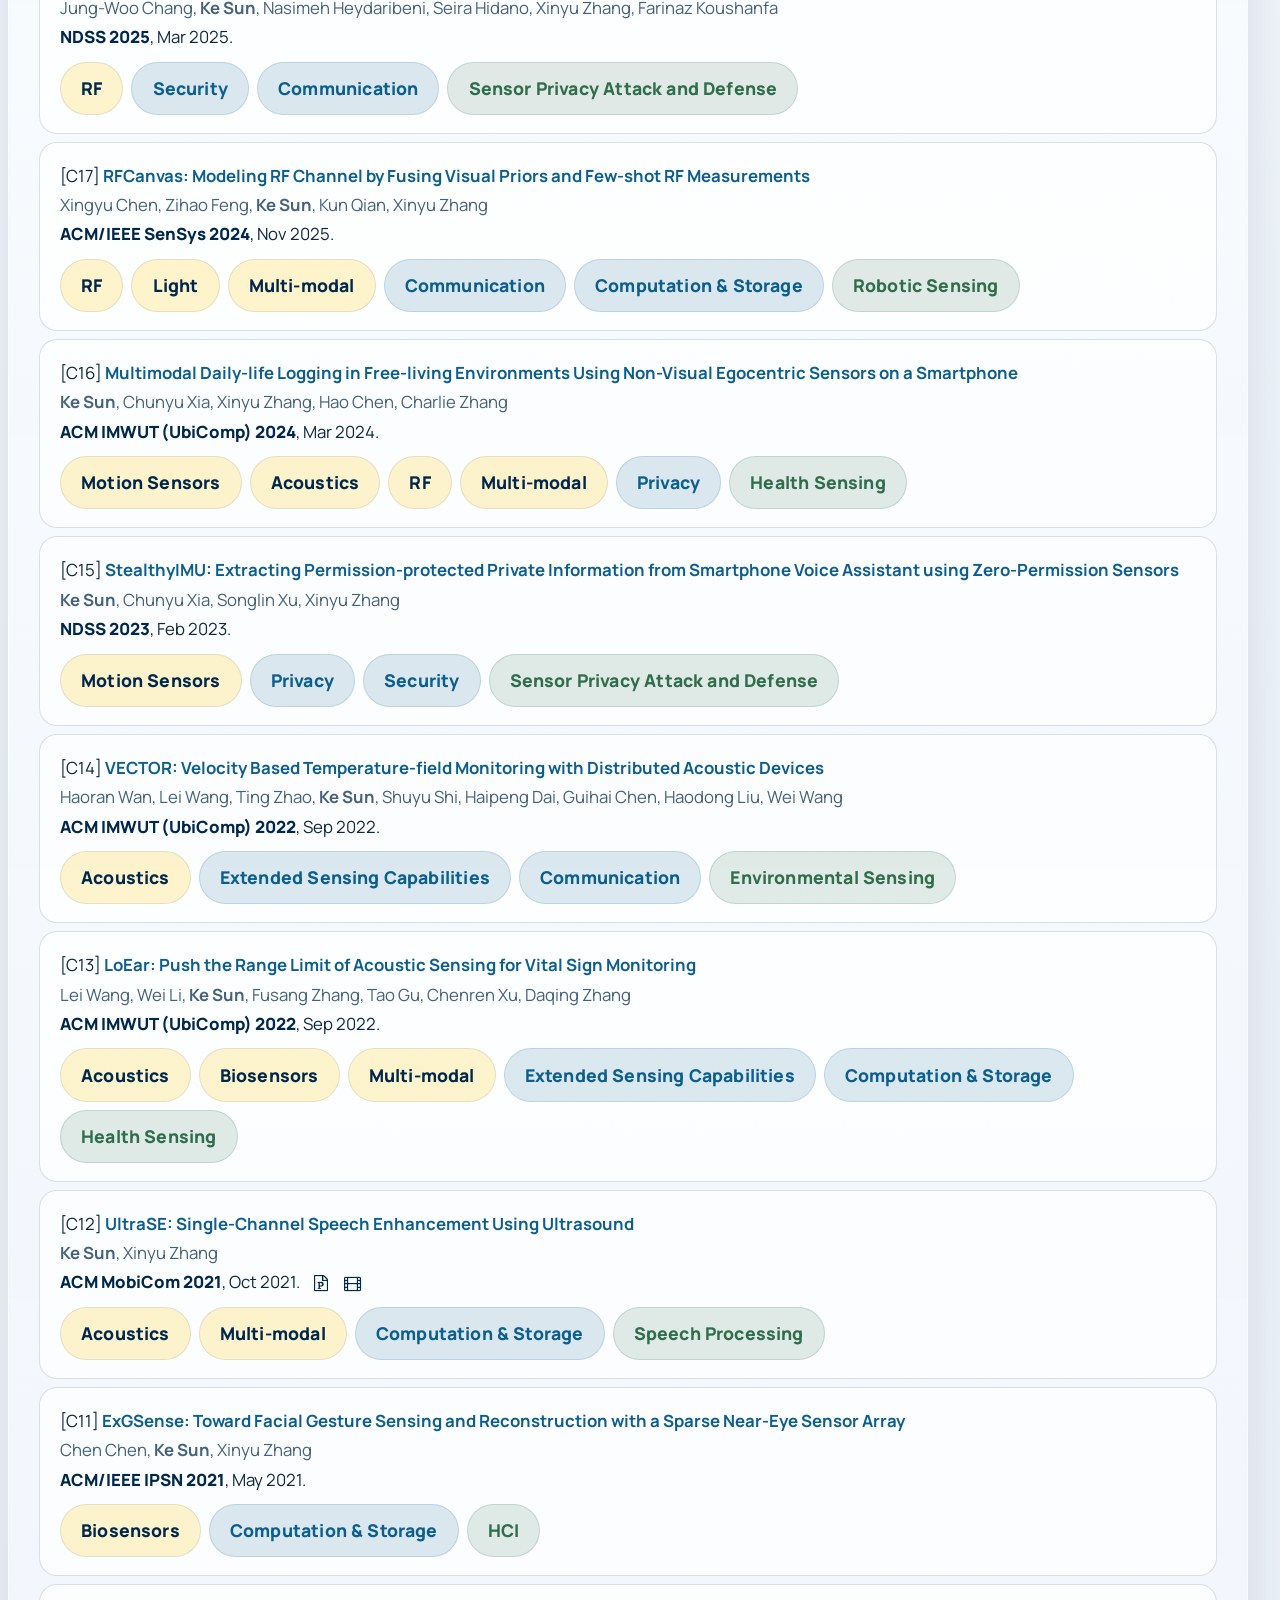
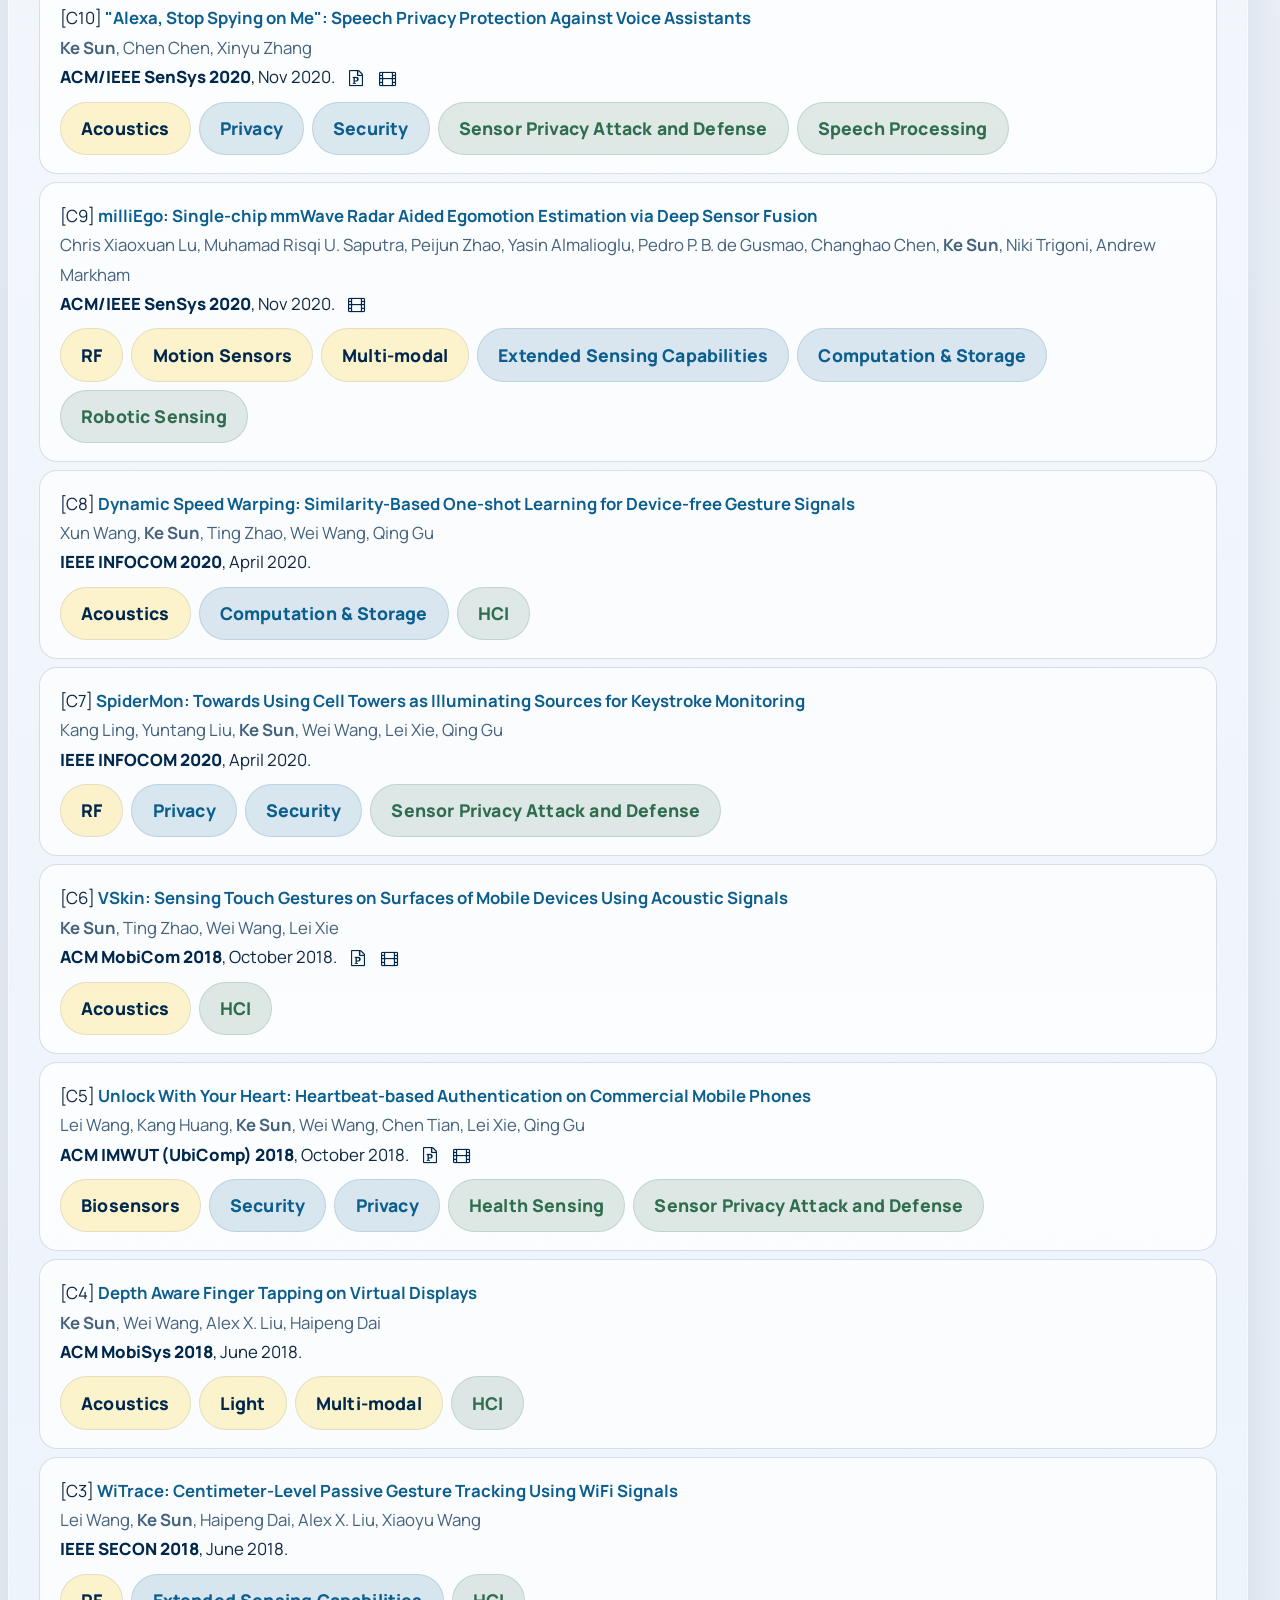
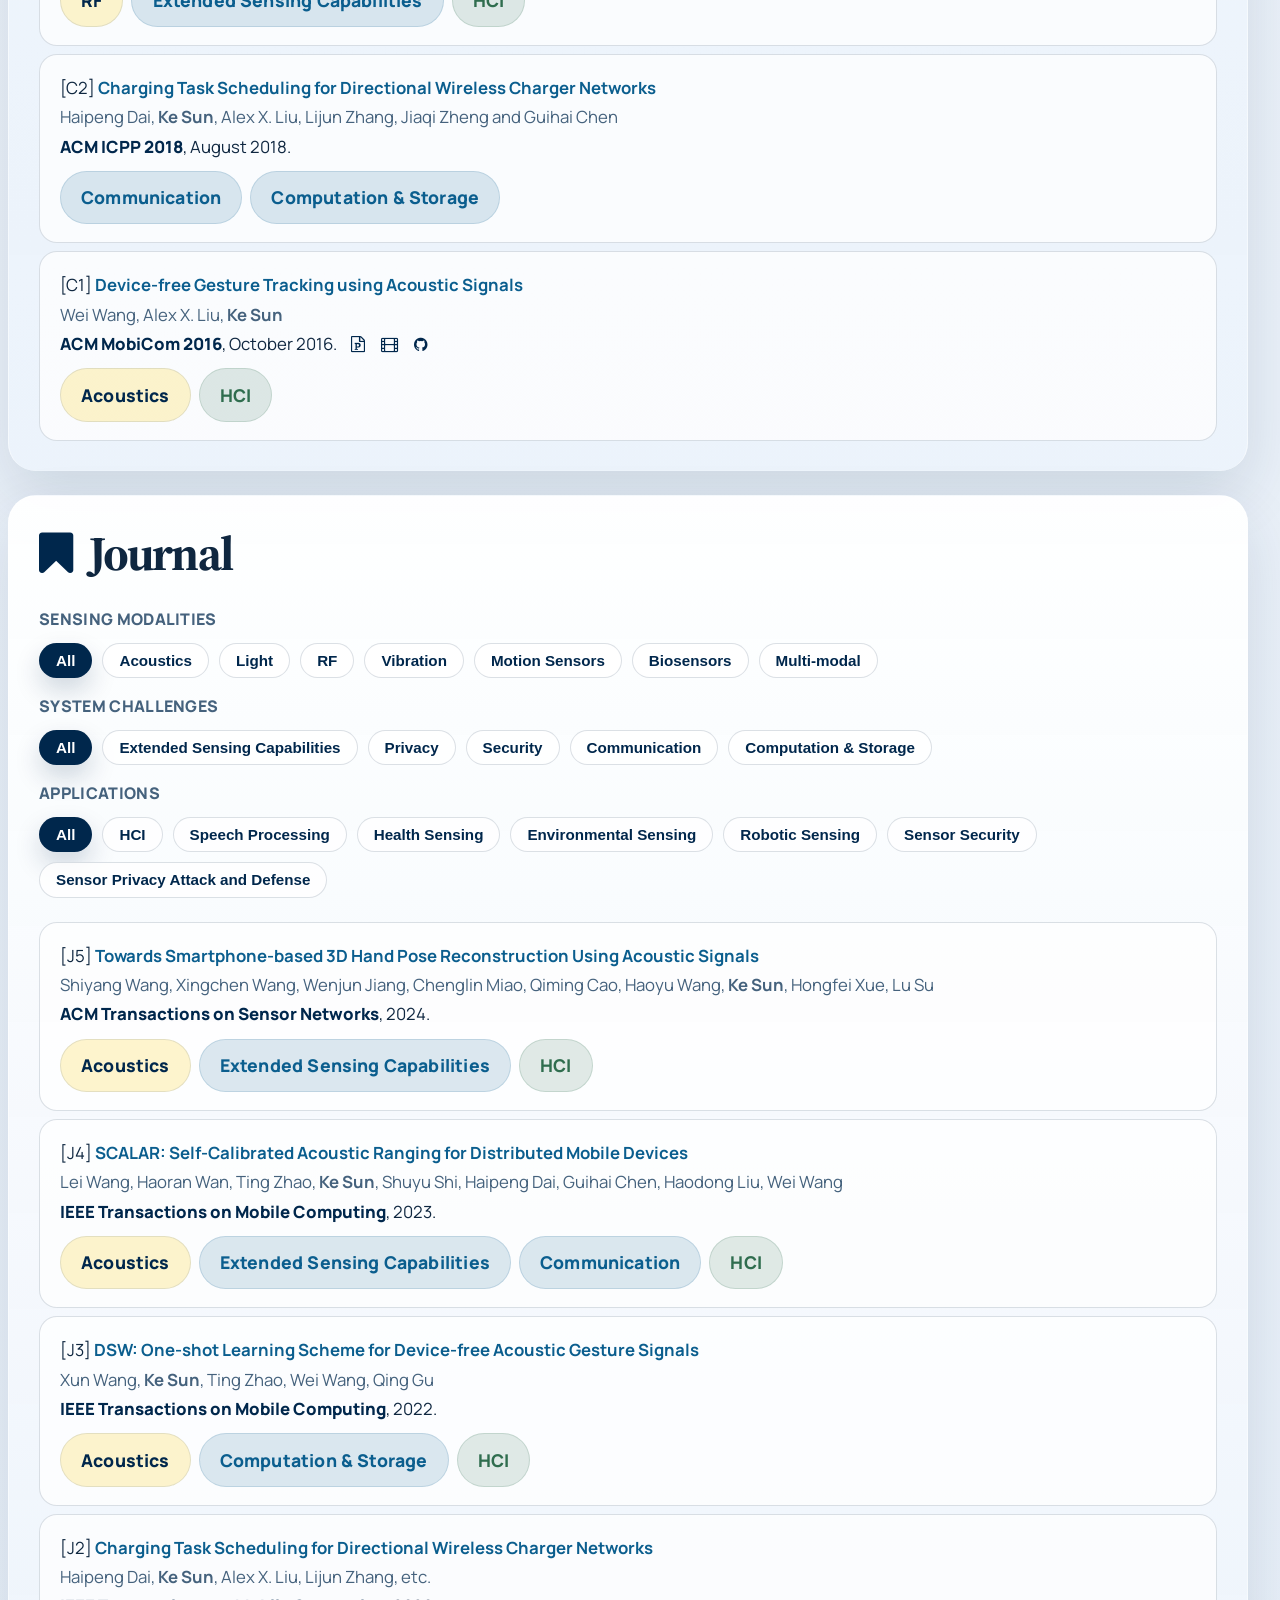
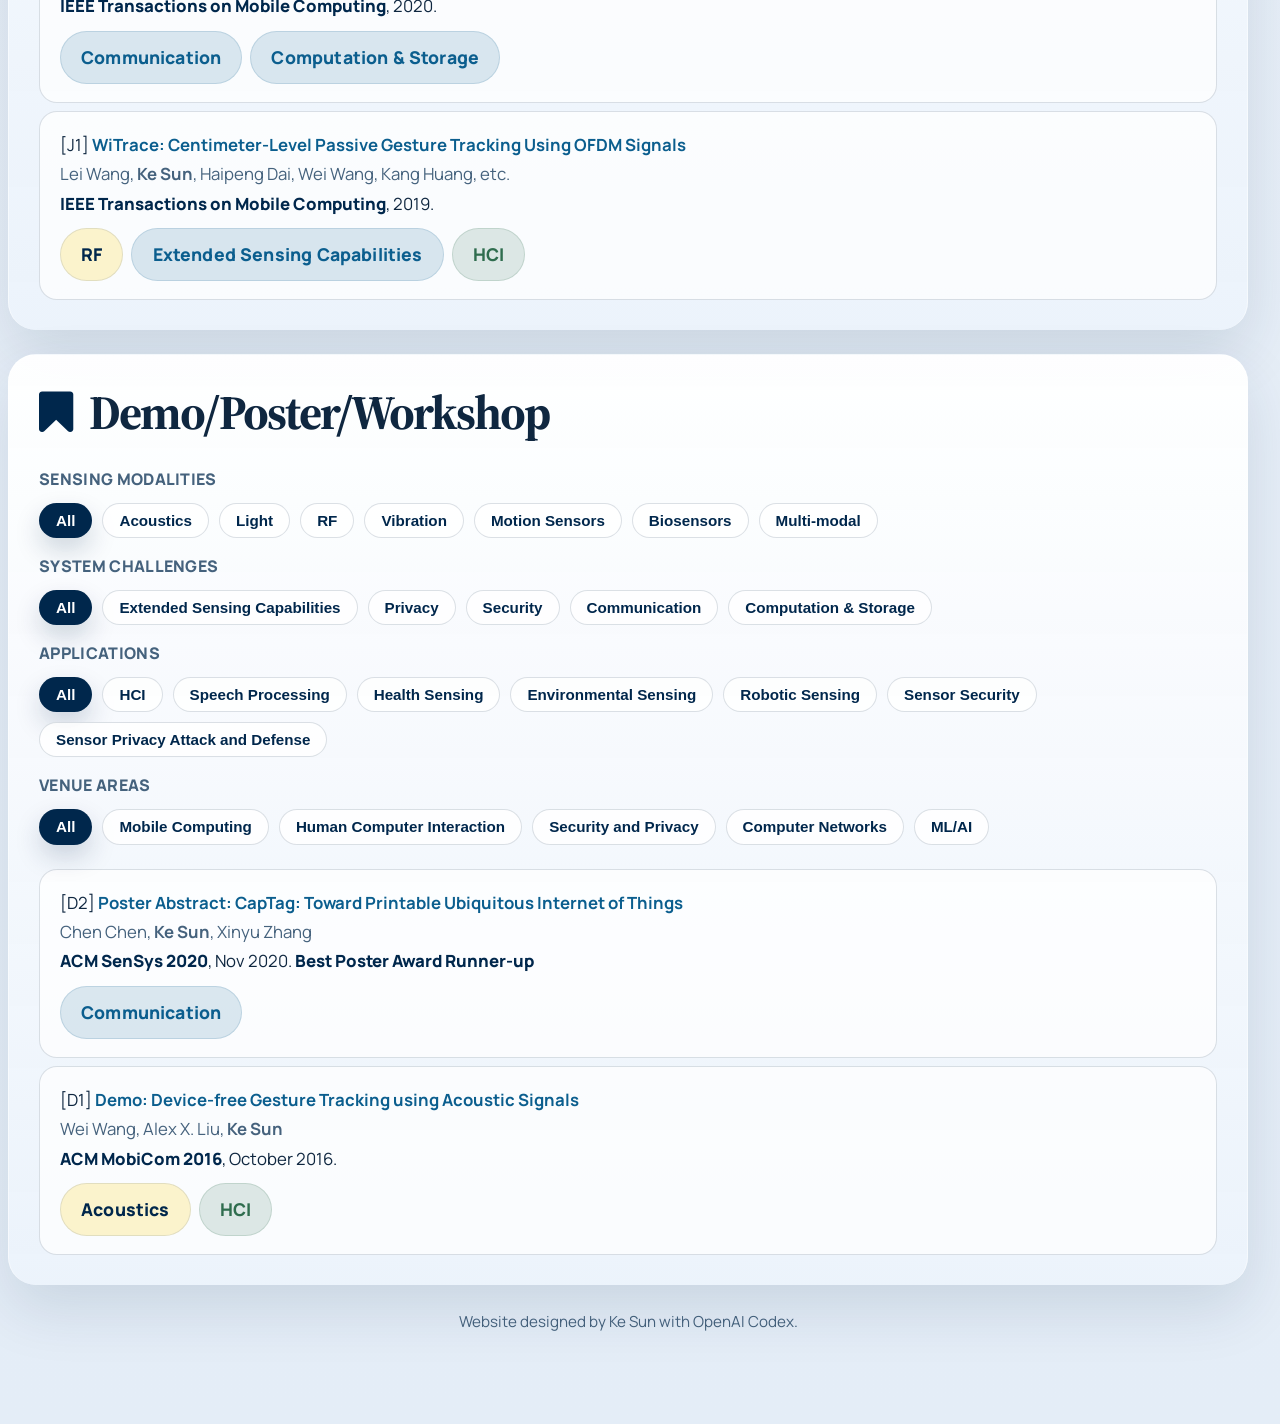
==== commit 34a531e1: "Update UI and New Papers" ====
--- a/publication.html
+++ b/publication.html
@@ -8,14 +8,16 @@
   <meta name="viewport" content="width=device-width, initial-scale=1">
   <link rel="preconnect" href="https://fonts.googleapis.com">
   <link rel="preconnect" href="https://fonts.gstatic.com" crossorigin>
+  <link rel="preconnect" href="https://cdnjs.cloudflare.com">
+  <link rel="preconnect" href="https://ajax.googleapis.com">
   <link href="https://fonts.googleapis.com/css2?family=Manrope:wght@400;500;600;700;800&family=Source+Serif+4:wght@400;600;700&display=swap" rel="stylesheet">
     <!-- The above 3 meta tags *must* come first in the head; any other head content must come *after* these tags -->
   <!-- Bootstrap -->
   <link href="css/bootstrap.min.css" rel="stylesheet" media="screen">
   <link rel="stylesheet" href="https://cdnjs.cloudflare.com/ajax/libs/font-awesome/4.7.0/css/font-awesome.min.css">
-  <link href="css/theme.css?v=20260328" rel="stylesheet">
+  <link href="css/theme.css?v=20260601" rel="stylesheet">
   <link href="assets/css/ie10-viewport-bug-workaround.css" rel="stylesheet">
-  <script src="assets/js/ie-emulation-modes-warning.js"></script>
+  <script defer src="assets/js/ie-emulation-modes-warning.js"></script>
 
   <title> Ke Sun's publication </title>
 </head>
@@ -38,6 +40,7 @@
         <div id="navbar" class="navbar-collapse collapse">
           <ul class="nav navbar-nav">
             <li><a href="index.html#">Home</a></li>
+            <li><a href="https://ambient-intelligence-lab-umich-eecs.github.io/ami_lab_website/" target="_blank">AmI Lab</a></li>
             <li><a href="research.html#">Research</a></li>
             <li class="active"><a href="publication.html#">Publication</a></li>
             <li><a href="students.html#">Students</a></li>
@@ -50,19 +53,27 @@
 
   <div class="col-md-12 page-header section-card publication-list" id="Conference">
     <h3> <i class="fa fa-bookmark"></i> Conference</h3> 
-    <p style="font-size:16px" class="paper-wireless paper-mobile">
+    <p style="font-size:16px" class="paper-wireless paper-mobile" id="statescribe">
+      [C29] <a href=""> StateScribe: Towards Accessible Change Awareness Across Real-World Revisits </a><br/>
+      <span class="pub-authors">Ruei-Che Chang, Xirui Jiang, Rosiana Natalie, Hao Chen, Vlad Roznyatovskiy, Charlie Jianzhong Zhang, Kang G. G. Shin, <b>Ke Sun</b>, Anhong Guo</span><br/>
+      <span class="pub-strong">ACM UIST 2026</span>, Nov 2026. </p>
+    <p style="font-size:16px" class="paper-wireless paper-mobile" id="moireskin">
+      [C28] <a href=""> MoiréSkin: Ultra-Sensitive Sensor-Actuator Visuo-Tactile Skin using Moiré Patterns </a><br/>
+      <span class="pub-authors"><u>Linzhen Zhu</u>, <u>Liuxi Xing</u>, <u>Runqiu Wang</u>, <b>Ke Sun</b></span><br/>
+      <span class="pub-strong">ACM MobiCom 2026</span>, Oct 2026. </p>
+    <p style="font-size:16px" class="paper-wireless paper-mobile" id="moirelens">
       [C27] <a href="https://ambient-intelligence-lab-umich-eecs.github.io/MoireLens-Page/" target="_blank"> MoiréLens: Bringing Schlieren Imaging into Real-World Environments Using Moiré Patterns </a><br/>
       <span class="pub-authors"><u>Linzhen Zhu*</u>, <u>Runqiu Wang*</u>, <u>Yi Rong</u>, <b>Ke Sun</b></span><br/>
       <span class="pub-strong">ACM/IEEE SenSys 2026</span>, May 2026.
       <a href="https://ambient-intelligence-lab-umich-eecs.github.io/MoireLens-Page/" target="_blank"><i class="fa fa-external-link fa-fw"></i></a></p>
-    <p style="font-size:16px" class="paper-wireless paper-mobile">
+    <p style="font-size:16px" class="paper-wireless paper-mobile" id="eveguard">
       [C26] <a href=""> Unlocking Practical Cardiac Monitoring Capabilities on True Wireless Stereo Earbuds </a><br/>
       <span class="pub-authors"><u>Yongjian Fu</u>*, <b>Ke Sun</b>*, Xinyu Zhang, <u>Ruyao Wang</u>, Xinyi Li, Hao Pan, Yaoxue Zhang, Ju Ren</span><br/>
-      <span class="pub-strong">ACM MobiCom 2026</span>, Nov 2026.</p>
+      <span class="pub-strong">ACM MobiCom 2026</span>, Oct 2026.</p>
     <p style="font-size:16px" class="paper-wireless paper-mobile">
       [C25] <a href=""> Attacking mmWave Imaging Using Metasurfaces Based on Intensity and Time-of-Flight Manipulation </a><br/>
       <span class="pub-authors">Shuning Wang, Yongjian Fu, Hao Pan, Xinyi Li, Linghui Zhong, Yaxiong Xie, <b>Ke Sun</b>, Guangtao Xue, Yaoxue Zhang, Ju Ren</span><br/>
-      <span class="pub-strong">ACM MobiCom 2026</span>, Nov 2026.</p>
+      <span class="pub-strong">ACM MobiCom 2026</span>, Oct 2026.</p>
     <p style="font-size:16px" class="paper-wireless paper-mobile">
       [C24] <a href="https://doi.org/10.1145/3789674" target="_blank"> SoilNutri: A Passive Metasurface-based, Low-cost System for Soil Moisture and Nitrogen Monitoring </a><br/>
       <span class="pub-authors">Juexing Wang, Binbin Xie, Yimeng Liu, Minhao Cui, Xiao Zhang, Guangjing Wang, <b>Ke Sun</b>, Zhichao Cao, Huacheng Zeng, Qingxu Jin, et al.</span><br/>
@@ -236,7 +247,7 @@
     <script src="https://ajax.googleapis.com/ajax/libs/jquery/1.12.4/jquery.min.js"></script>
     <script>window.jQuery || document.write('<script src="assets/js/vendor/jquery.min.js"><\/script>')</script>
     <script src="js/bootstrap.min.js"></script>
-    <script src="js/site.js?v=20260328"></script>
+    <script src="js/site.js?v=20260601"></script>
     <!-- IE10 viewport hack for Surface/desktop Windows 8 bug -->
     <script src="assets/js/ie10-viewport-bug-workaround.js"></script>
 </body>
--- a/css/theme.css
+++ b/css/theme.css
@@ -237,7 +237,7 @@
 }
 
 .hero-photo img {
-  width: min(100%, 240px);
+  width: min(100%, 210px);
   height: auto;
   border: 6px solid rgba(255, 203, 5, 0.35);
   border-radius: 22px;
@@ -249,6 +249,10 @@
 .page-intro {
   padding: 30px 30px 22px;
   margin-top: 24px;
+}
+
+.biography-section {
+  height: 980px;
 }
 
 .page-intro h1 {
@@ -487,10 +491,133 @@
   color: #7b5211;
 }
 
+.publication-carousel-section {
+  position: relative;
+  padding: 6px 0 2px;
+}
+
+.publication-carousel-frame {
+  display: grid;
+  grid-template-columns: auto 1fr auto;
+  gap: 18px;
+  align-items: center;
+}
+
+.publication-carousel-viewport {
+  position: relative;
+  overflow: hidden;
+}
+
+.publication-carousel-slide {
+  display: none;
+  gap: 20px;
+  align-items: stretch;
+  padding: 20px;
+  border: 1px solid rgba(255, 255, 255, 0.48);
+  border-radius: 24px;
+  background: rgba(255, 255, 255, 0.72);
+  box-shadow: 0 18px 36px rgba(0, 39, 76, 0.1);
+}
+
+.publication-carousel-slide.is-active {
+  display: flex;
+  flex-direction: column;
+}
+
+.publication-carousel-media {
+  display: flex;
+  align-items: center;
+  justify-content: center;
+  min-height: 220px;
+  padding-bottom: 4px;
+}
+
+.publication-carousel-media img,
+.publication-carousel-media video {
+  width: 100%;
+  max-width: 100%;
+  max-height: 320px;
+  height: auto;
+  border-radius: 20px;
+  box-shadow: 0 18px 36px rgba(0, 39, 76, 0.14);
+}
+
+.publication-carousel-copy {
+  display: flex;
+  flex-direction: column;
+  gap: 10px;
+}
+
+.publication-carousel-copy h4 {
+  margin-bottom: 0;
+  font-size: 2.2rem;
+}
+
+.publication-carousel-copy h4 a {
+  color: inherit;
+}
+
+.publication-carousel-venue,
+.publication-carousel-links {
+  margin-bottom: 0;
+}
+
+.publication-carousel-venue .pub-strong {
+  color: #b22222;
+}
+
+.publication-carousel-links a {
+  display: inline-flex;
+  align-items: center;
+  margin-right: 14px;
+  font-weight: 700;
+}
+
+.publication-carousel-nav {
+  width: 48px;
+  height: 48px;
+  border: 0;
+  border-radius: 999px;
+  background: rgba(0, 39, 76, 0.92);
+  color: #fffefb;
+  font-size: 2.4rem;
+  line-height: 1;
+  box-shadow: 0 16px 28px rgba(0, 39, 76, 0.18);
+  transition: transform 180ms ease, background 180ms ease;
+}
+
+.publication-carousel-nav:hover,
+.publication-carousel-nav:focus {
+  background: #0b5e8e;
+  transform: translateY(-1px);
+}
+
+.publication-carousel-dots {
+  display: flex;
+  justify-content: center;
+  gap: 10px;
+  margin-top: 18px;
+}
+
+.publication-carousel-dot {
+  width: 12px;
+  height: 12px;
+  border: 0;
+  border-radius: 999px;
+  background: rgba(69, 98, 125, 0.28);
+  transition: transform 180ms ease, background 180ms ease;
+}
+
+.publication-carousel-dot.is-active {
+  background: var(--accent);
+  transform: scale(1.15);
+}
+
 .paper-card-media {
   display: flex;
   align-items: center;
   justify-content: center;
+  min-height: 180px;
 }
 
 .paper-card-media img {
@@ -557,6 +684,10 @@
   margin-bottom: 10px;
 }
 
+#publication.publications-section .col-md-12 {
+  margin-bottom: 0;
+}
+
 #publication > .col-md-12 {
   clear: both;
 }
@@ -743,6 +874,7 @@
   align-items: center;
   justify-content: center;
   min-height: 100%;
+  aspect-ratio: 4 / 3;
 }
 
 .research-topic-media img {
@@ -863,6 +995,23 @@
   .news-section {
     margin-top: 24px;
   }
+
+  .biography-section {
+    height: auto;
+  }
+
+  .publication-carousel-frame {
+    grid-template-columns: 1fr;
+  }
+
+  .publication-carousel-slide,
+  .publication-carousel-slide.is-active {
+    grid-template-columns: 1fr;
+  }
+
+  .publication-carousel-nav {
+    display: none;
+  }
 }
 
 @media (max-width: 767px) {
@@ -892,4 +1041,13 @@
   .page-intro {
     border-radius: 22px;
   }
-}
+
+  .publication-carousel-slide {
+    gap: 18px;
+    padding: 16px;
+  }
+
+  .publication-carousel-copy h4 {
+    font-size: 1.8rem;
+  }
+}
